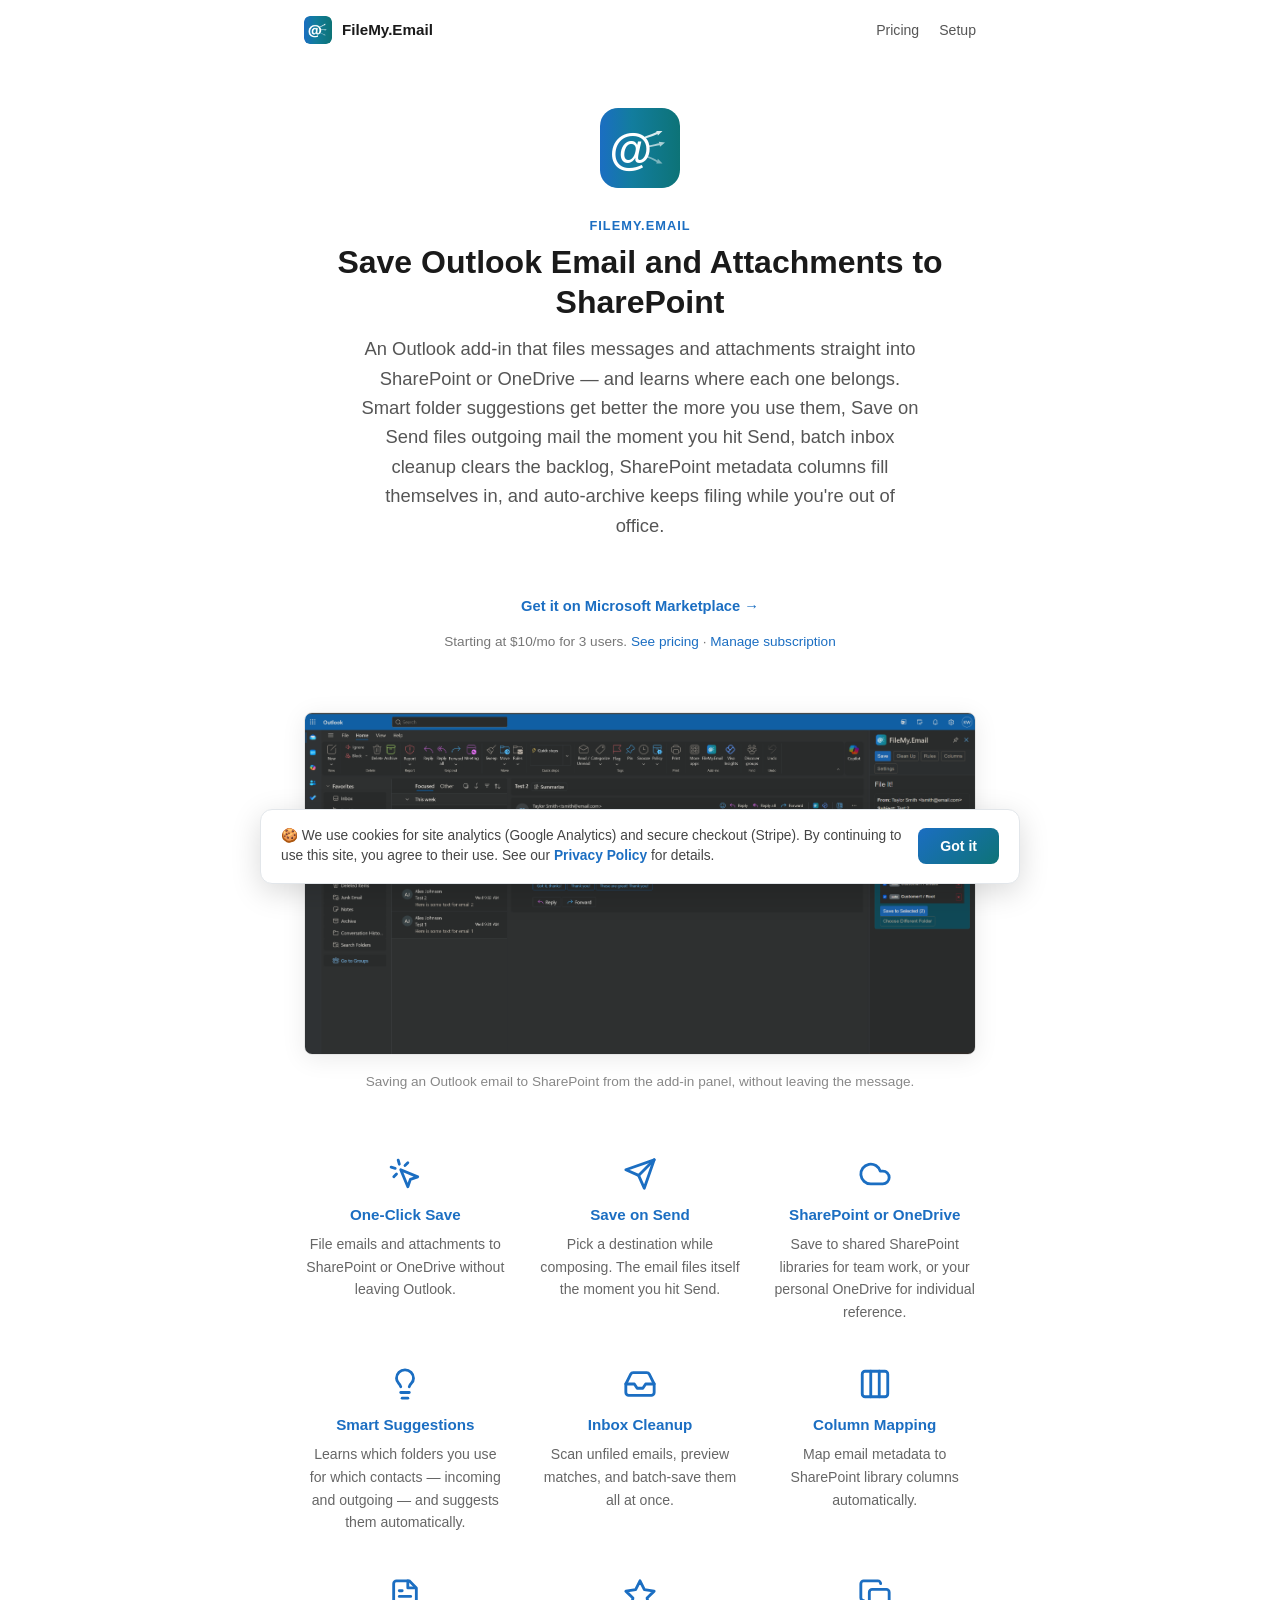
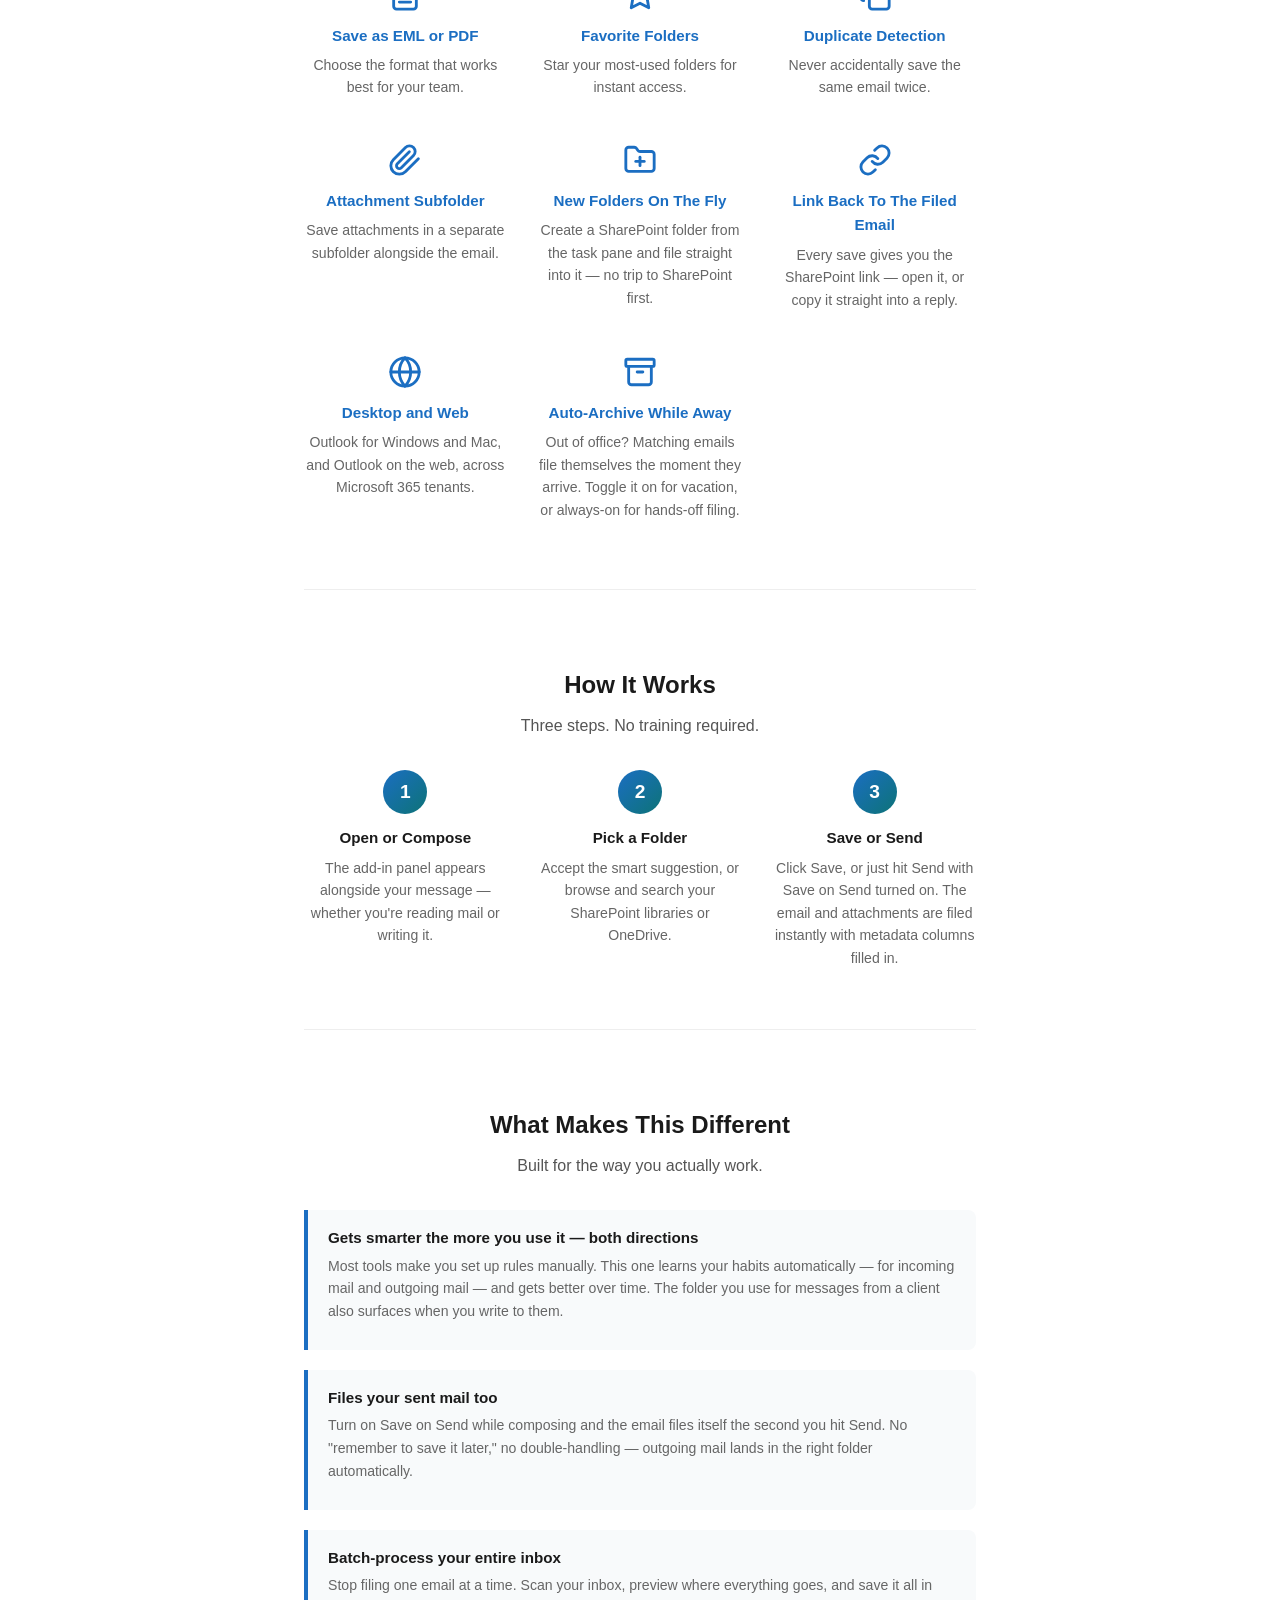
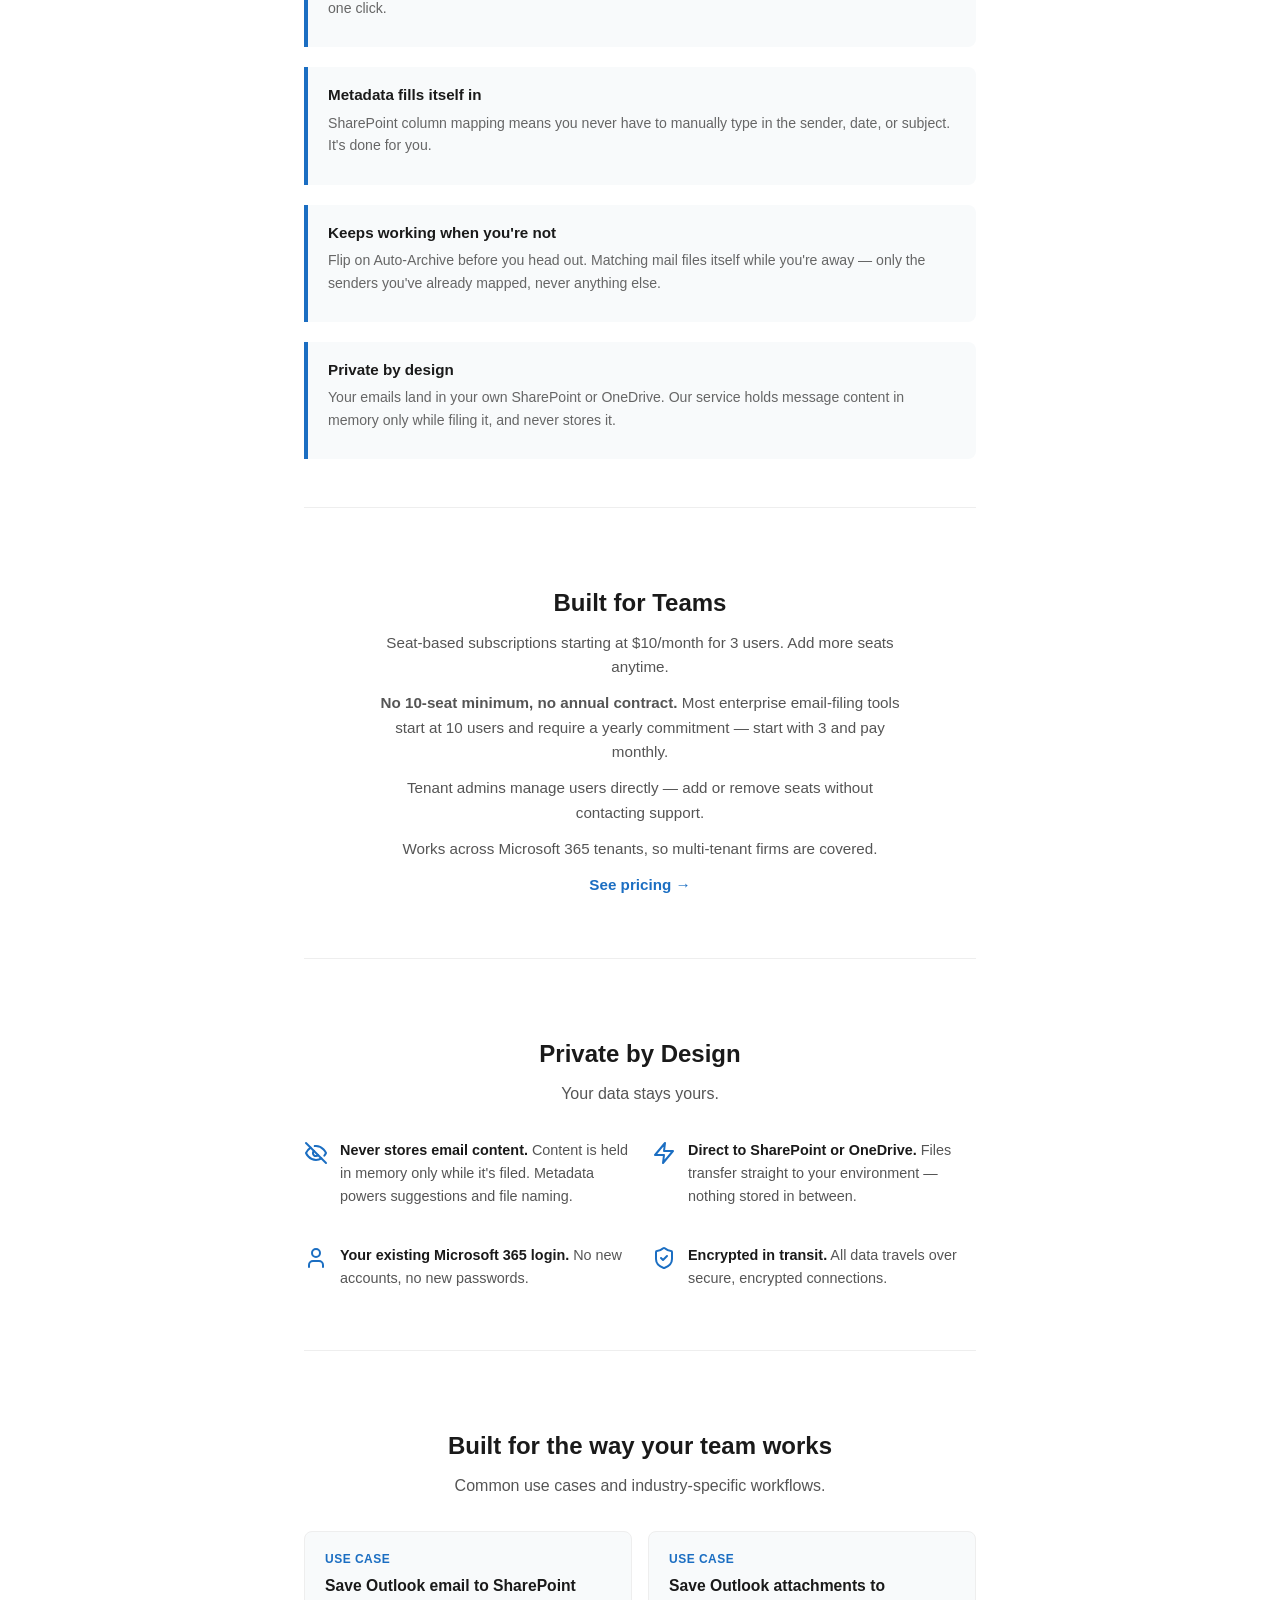
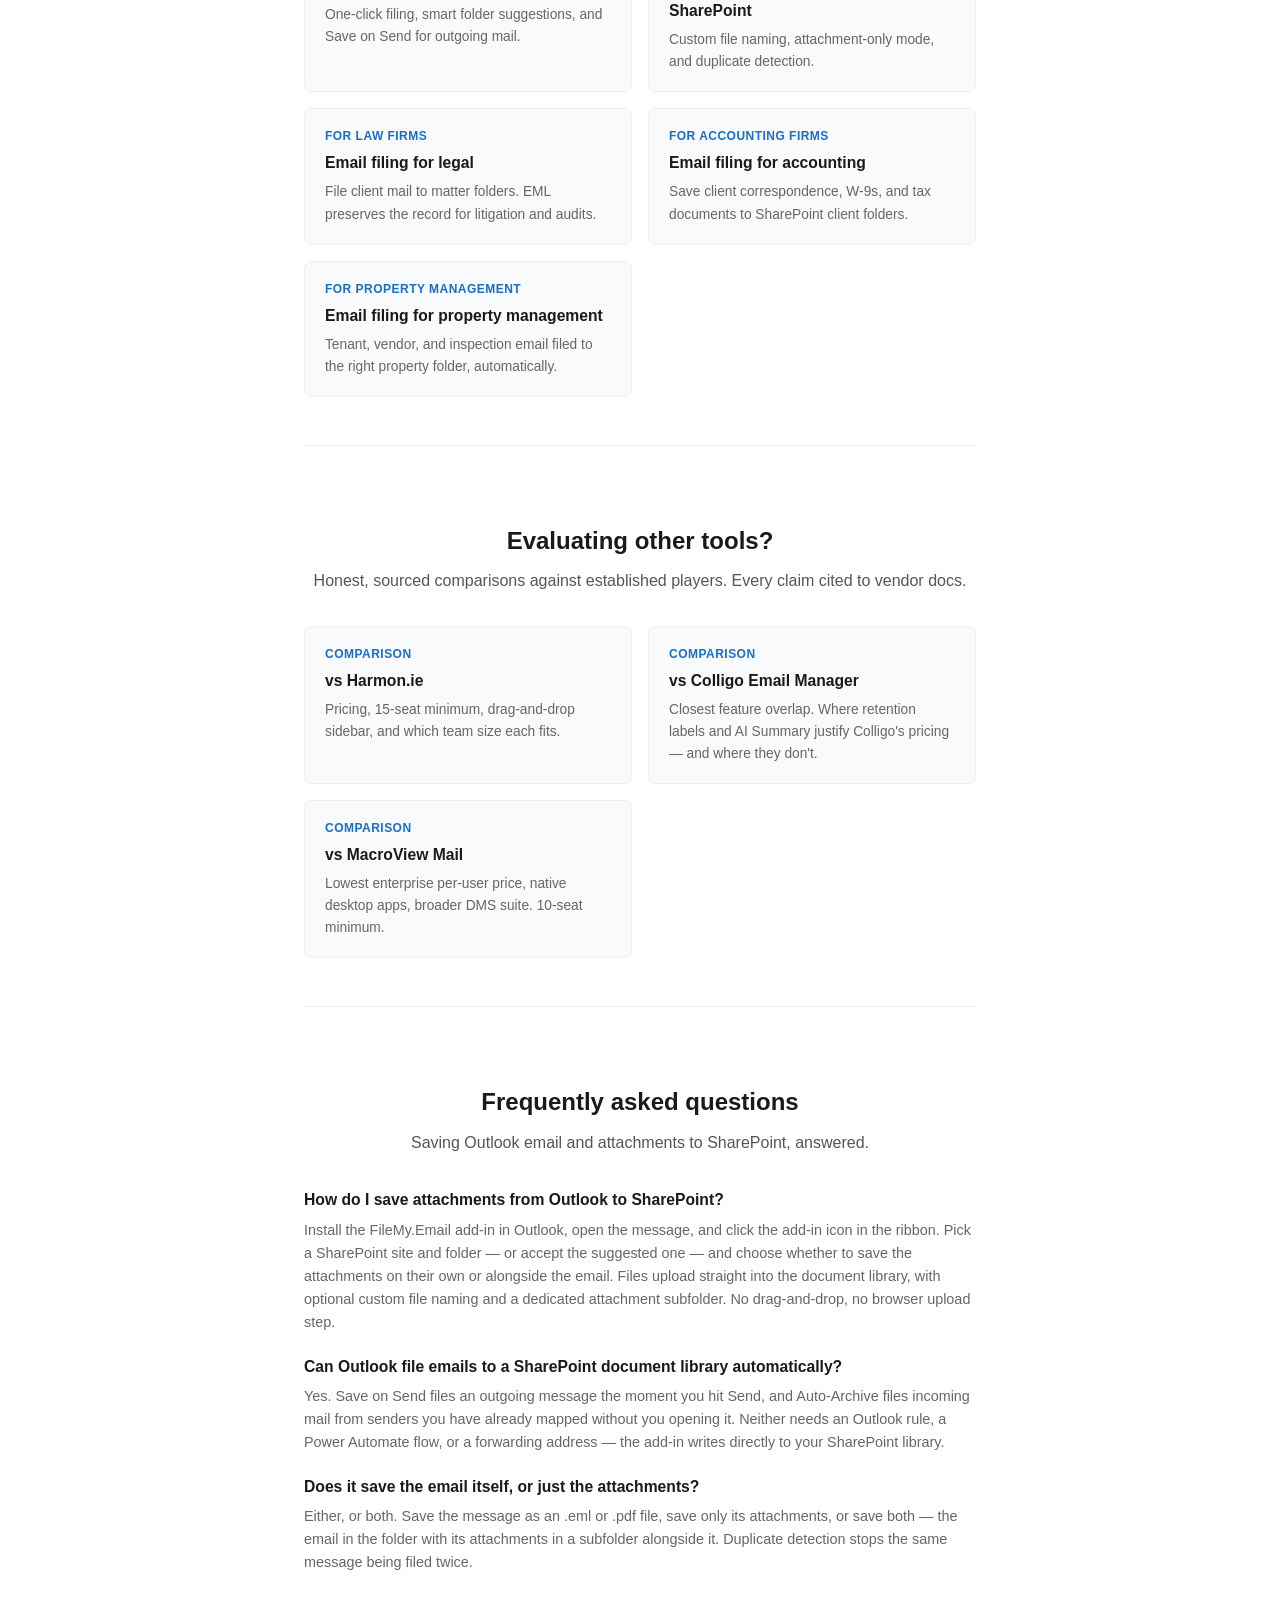
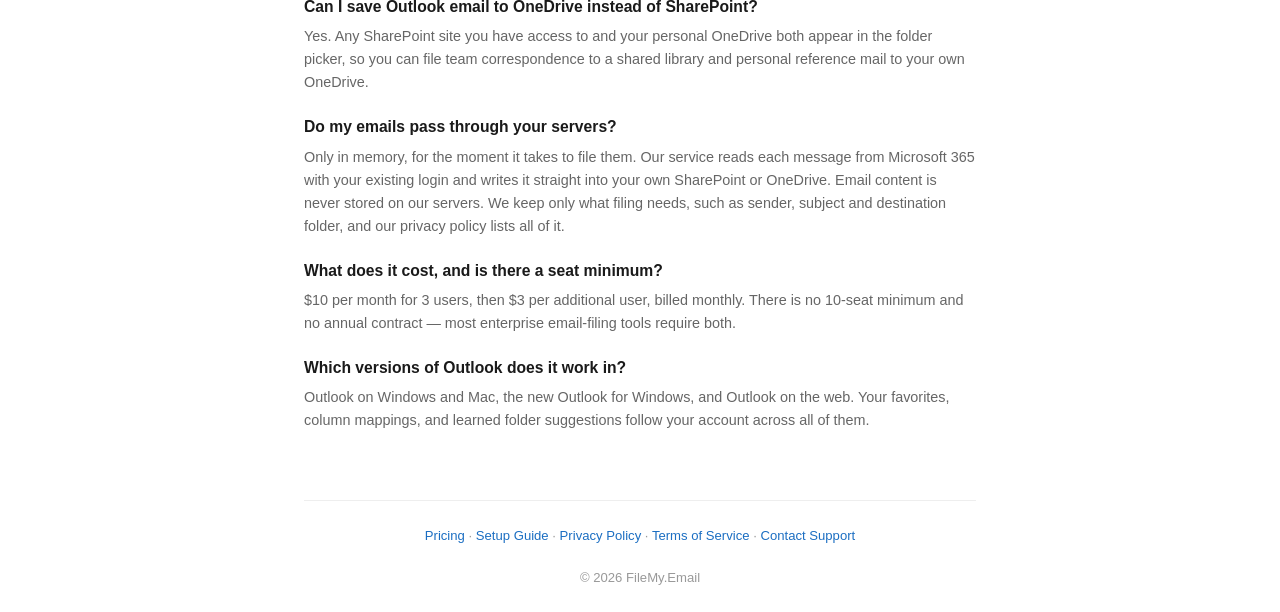
==== index.html @ fa49ae89 "Drop Outlook mobile: manifest 1.5.1.0 and the site's mobile claims Matches jcutrono/OutlookToSharepo" ====
<!DOCTYPE html>
<html lang="en">
<head>
    <!-- Google Tag Manager -->
    <script>(function(w,d,s,l,i){w[l]=w[l]||[];w[l].push({'gtm.start':
    new Date().getTime(),event:'gtm.js'});var f=d.getElementsByTagName(s)[0],
    j=d.createElement(s),dl=l!='dataLayer'?'&l='+l:'';j.async=true;j.src=
    'https://www.googletagmanager.com/gtm.js?id='+i+dl;f.parentNode.insertBefore(j,f);
    })(window,document,'script','dataLayer','GTM-WMH8P2QB');</script>
    <!-- End Google Tag Manager -->
    <!-- Google tag (gtag.js) -->
    <script async src="https://www.googletagmanager.com/gtag/js?id=G-8QC98XTWTR"></script>
    <script>
      window.dataLayer = window.dataLayer || [];
      function gtag(){dataLayer.push(arguments);}
      gtag('js', new Date());

      gtag('config', 'G-8QC98XTWTR');
    </script>
    <meta charset="UTF-8">
    <meta name="viewport" content="width=device-width, initial-scale=1.0">
    <title>Save Outlook Email &amp; Attachments to SharePoint | FileMy.Email</title>
    <meta name="description" content="Save Outlook emails and attachments to SharePoint or OneDrive in one click. Smart folder suggestions, Save on Send, and automatic metadata. From $10/mo.">
    <link rel="canonical" href="https://filemy.email/">
    <link rel="icon" type="image/png" href="/assets/favicon.png">
    <!-- Open Graph -->
    <meta property="og:type" content="website">
    <meta property="og:site_name" content="FileMy.Email">
    <meta property="og:url" content="https://filemy.email/">
    <meta property="og:title" content="Save Outlook Email &amp; Attachments to SharePoint | FileMy.Email">
    <meta property="og:description" content="Save Outlook emails and attachments to SharePoint or OneDrive in one click. Smart folder suggestions, Save on Send, and automatic metadata. From $10/mo.">
    <meta property="og:image" content="https://filemy.email/assets/screenshots/screenshot-save-panel.png">
    <meta property="og:image:width" content="3049">
    <meta property="og:image:height" content="1552">
    <meta property="og:image:alt" content="The FileMy.Email add-in panel open beside an Outlook message, showing SharePoint folder suggestions.">
    <!-- Twitter Card -->
    <meta name="twitter:card" content="summary_large_image">
    <meta name="twitter:title" content="Save Outlook Email &amp; Attachments to SharePoint | FileMy.Email">
    <meta name="twitter:description" content="Save Outlook emails and attachments to SharePoint or OneDrive in one click. Smart folder suggestions, Save on Send, and automatic metadata. From $10/mo.">
    <meta name="twitter:image" content="https://filemy.email/assets/screenshots/screenshot-save-panel.png">
    <link rel="stylesheet" href="/assets/styles.css">
    <!-- Structured Data -->
    <script type="application/ld+json">
    {
        "@context": "https://schema.org",
        "@type": "Organization",
        "name": "FileMy.Email",
        "alternateName": ["FileMy", "File My Email", "FileMyEmail"],
        "legalName": "Practical Software Solutions LLC",
        "url": "https://filemy.email",
        "sameAs": ["https://marketplace.microsoft.com/en-us/product/WA200011735"],
        "logo": "https://filemy.email/assets/logo.svg",
        "description": "Save emails and attachments from Outlook to SharePoint or OneDrive with Save on Send, smart folder suggestions, batch inbox cleanup, and automatic metadata.",
        "contactPoint": {
            "@type": "ContactPoint",
            "contactType": "customer support",
            "email": "support@filemy.email"
        }
    }
    </script>
    <script type="application/ld+json">
    {
        "@context": "https://schema.org",
        "@type": "SoftwareApplication",
        "name": "FileMy.Email",
        "applicationCategory": "BusinessApplication",
        "applicationSubCategory": "Outlook Add-in",
        "operatingSystem": "Microsoft Outlook (Windows, Mac, Outlook on the web)",
        "url": "https://filemy.email",
        "installUrl": "https://marketplace.microsoft.com/en-us/product/WA200011735",
        "downloadUrl": "https://marketplace.microsoft.com/en-us/product/WA200011735",
        "softwareVersion": "1.3.3",
        "image": "https://filemy.email/assets/screenshots/screenshot-save-panel.png",
        "screenshot": "https://filemy.email/assets/screenshots/screenshot-save-panel.png",
        "description": "Outlook add-in that saves emails and attachments to SharePoint or OneDrive with Save on Send, smart folder suggestions, batch inbox cleanup, and automatic metadata.",
        "featureList": [
            "Save Outlook email to SharePoint in one click",
            "Save Outlook attachments to SharePoint or OneDrive",
            "Save on Send for outgoing mail",
            "Smart folder suggestions that learn from past saves",
            "Batch inbox cleanup",
            "Automatic SharePoint metadata column mapping",
            "Save as EML or PDF",
            "Duplicate detection",
            "Auto-archive while out of office"
        ],
        "publisher": {
            "@type": "Organization",
            "name": "Practical Software Solutions LLC"
        },
        "offers": {
            "@type": "Offer",
            "url": "https://filemy.email/pricing",
            "price": "10.00",
            "priceCurrency": "USD",
            "priceValidUntil": "2027-12-31",
            "availability": "https://schema.org/InStock"
        }
    }
    </script>
    <script type="application/ld+json">
    {
        "@context": "https://schema.org",
        "@type": "FAQPage",
        "mainEntity": [
            {
                "@type": "Question",
                "name": "How do I save attachments from Outlook to SharePoint?",
                "acceptedAnswer": {
                    "@type": "Answer",
                    "text": "Install the FileMy.Email add-in in Outlook, open the message, and click the add-in icon in the ribbon. Pick a SharePoint site and folder — or accept the suggested one — and choose whether to save the attachments on their own or alongside the email. Files upload straight into the document library, with optional custom file naming and a dedicated attachment subfolder. No drag-and-drop, no browser upload step."
                }
            },
            {
                "@type": "Question",
                "name": "Can Outlook file emails to a SharePoint document library automatically?",
                "acceptedAnswer": {
                    "@type": "Answer",
                    "text": "Yes. Save on Send files an outgoing message the moment you hit Send, and Auto-Archive files incoming mail from senders you have already mapped without you opening it. Neither needs an Outlook rule, a Power Automate flow, or a forwarding address — the add-in writes directly to your SharePoint library."
                }
            },
            {
                "@type": "Question",
                "name": "Does it save the email itself, or just the attachments?",
                "acceptedAnswer": {
                    "@type": "Answer",
                    "text": "Either, or both. Save the message as an .eml or .pdf file, save only its attachments, or save both — the email in the folder with its attachments in a subfolder alongside it. Duplicate detection stops the same message being filed twice."
                }
            },
            {
                "@type": "Question",
                "name": "Can I save Outlook email to OneDrive instead of SharePoint?",
                "acceptedAnswer": {
                    "@type": "Answer",
                    "text": "Yes. Any SharePoint site you have access to and your personal OneDrive both appear in the folder picker, so you can file team correspondence to a shared library and personal reference mail to your own OneDrive."
                }
            },
            {
                "@type": "Question",
                "name": "Do my emails pass through your servers?",
                "acceptedAnswer": {
                    "@type": "Answer",
                    "text": "Only in memory, for the moment it takes to file them. Our service reads each message from Microsoft 365 with your existing login and writes it straight into your own SharePoint or OneDrive. Email content is never stored on our servers. We keep only what filing needs, such as sender, subject and destination folder, and our privacy policy lists all of it."
                }
            },
            {
                "@type": "Question",
                "name": "What does it cost, and is there a seat minimum?",
                "acceptedAnswer": {
                    "@type": "Answer",
                    "text": "$10 per month for 3 users, then $3 per additional user, billed monthly. There is no 10-seat minimum and no annual contract — most enterprise email-filing tools require both."
                }
            },
            {
                "@type": "Question",
                "name": "Which versions of Outlook does it work in?",
                "acceptedAnswer": {
                    "@type": "Answer",
                    "text": "Outlook on Windows and Mac, the new Outlook for Windows, and Outlook on the web. Your favorites, column mappings, and learned folder suggestions follow your account across all of them."
                }
            }
        ]
    }
    </script>
    <script type="application/ld+json">
    {
        "@context": "https://schema.org",
        "@type": "BreadcrumbList",
        "itemListElement": [
            {
                "@type": "ListItem",
                "position": 1,
                "name": "Home",
                "item": "https://filemy.email/"
            }
        ]
    }
    </script>
    <style>
        body { line-height: 1.6; }
        .container { padding: 0 24px; }

        /* Header */
        header { padding: 48px 0 0; text-align: center; }
        .logo { width: 80px; height: 80px; border-radius: 18px; margin-bottom: 20px; }
        h1 { font-size: 2rem; font-weight: 700; color: #1a1a1a; line-height: 1.25; max-width: 620px; margin: 0 auto 12px; }
        .tagline { font-size: 1.15rem; color: #555; max-width: 560px; margin: 0 auto; }

        /* CTA */
        .cta { text-align: center; padding: 40px 0; }
        .cta-button {
            display: inline-block;
            background: linear-gradient(135deg, #1b6ec2, #0d7377);
            color: #fff;
            text-decoration: none;
            font-size: 1.05rem;
            font-weight: 600;
            padding: 14px 32px;
            border-radius: 8px;
            transition: opacity 0.2s;
        }
        .cta-button:hover { opacity: 0.9; }
        .cta-subtext { font-size: 0.85rem; color: #777; margin-top: 12px; }
        .cta-subtext a { color: #1b6ec2; text-decoration: none; }
        .cta-subtext a:hover { text-decoration: underline; }

        /* Features */
        .features { display: grid; grid-template-columns: 1fr 1fr 1fr; gap: 32px; padding: 24px 0 56px; }
        .feature { text-align: center; }
        .feature-icon { color: #1b6ec2; margin-bottom: 12px; line-height: 0; }
        .feature-icon svg { width: 34px; height: 34px; }
        .feature h3 { font-size: 0.95rem; font-weight: 600; margin-bottom: 6px; color: #1b6ec2; }
        .feature p { font-size: 0.88rem; color: #666; }

        /* Section headings */
        .section-heading { text-align: center; font-size: 1.5rem; font-weight: 700; color: #1a1a1a; margin-bottom: 8px; }
        .section-subheading { text-align: center; font-size: 1rem; color: #555; margin-bottom: 32px; }

        /* How It Works */
        .how-it-works { padding: 48px 0; border-top: 1px solid #eee; }
        .steps { display: grid; grid-template-columns: 1fr 1fr 1fr; gap: 32px; margin-top: 8px; }
        .step { text-align: center; }
        .step-number {
            display: inline-flex; align-items: center; justify-content: center;
            width: 44px; height: 44px; border-radius: 50%;
            background: linear-gradient(135deg, #1b6ec2, #0d7377);
            color: #fff; font-size: 1.2rem; font-weight: 700; margin-bottom: 12px;
        }
        .step h3 { font-size: 0.95rem; font-weight: 600; margin-bottom: 6px; color: #1a1a1a; }
        .step p { font-size: 0.88rem; color: #666; }

        /* Differentiators */
        .differentiators { padding: 48px 0; border-top: 1px solid #eee; }
        .differentiator-list { display: flex; flex-direction: column; gap: 20px; margin-top: 8px; }
        .differentiator { border-left: 4px solid #1b6ec2; padding: 16px 20px; background: #f8fafb; border-radius: 0 8px 8px 0; }
        .differentiator h3 { font-size: 0.95rem; font-weight: 600; color: #1a1a1a; margin-bottom: 4px; }
        .differentiator p { font-size: 0.88rem; color: #666; }

        /* Built for Teams */
        .built-for-teams { padding: 48px 0; border-top: 1px solid #eee; text-align: center; }
        .built-for-teams p { font-size: 0.95rem; color: #555; max-width: 520px; margin: 0 auto 12px; }
        .built-for-teams a { color: #1b6ec2; text-decoration: none; font-weight: 600; }
        .built-for-teams a:hover { text-decoration: underline; }

        /* Private by Design */
        .private-section { padding: 48px 0; border-top: 1px solid #eee; }
        .private-grid { display: grid; grid-template-columns: 1fr 1fr; gap: 24px; margin-top: 8px; }
        .private-item { display: flex; align-items: flex-start; gap: 12px; }
        .private-icon { color: #1b6ec2; flex-shrink: 0; margin-top: 2px; line-height: 0; }
        .private-icon svg { width: 24px; height: 24px; }
        .private-item p { font-size: 0.9rem; color: #555; }
        .private-item strong { color: #1a1a1a; }

        /* Footer override */
        footer { padding: 24px 0; margin-top: 0; }

        /* Learn More */
        .learn-more { padding: 48px 0; border-top: 1px solid #eee; }
        .learn-more-grid { display: grid; grid-template-columns: 1fr 1fr; gap: 16px; margin-top: 16px; }
        .learn-more-card { display: block; padding: 18px 20px; background: #f8fafb; border-radius: 8px; border: 1px solid #eee; text-decoration: none; transition: border-color 0.15s, transform 0.15s; }
        .learn-more-card:hover { border-color: #1b6ec2; text-decoration: none; transform: translateY(-1px); }
        .learn-more-card .lm-label { font-size: 0.75rem; font-weight: 600; color: #1b6ec2; letter-spacing: 0.04em; text-transform: uppercase; }
        .learn-more-card .lm-title { font-size: 0.98rem; font-weight: 600; color: #1a1a1a; margin: 4px 0 6px; }
        .learn-more-card .lm-desc { font-size: 0.86rem; color: #666; }

        /* Brand eyebrow above the H1 */
        .brand-eyebrow { font-size: 0.8rem; font-weight: 700; letter-spacing: 0.08em; text-transform: uppercase; color: #1b6ec2; margin-bottom: 6px; }

        /* Secondary store CTA */
        .cta-store { margin-top: 14px; }
        .cta-store a { font-size: 0.92rem; font-weight: 600; color: #1b6ec2; text-decoration: none; }
        .cta-store a:hover { text-decoration: underline; }

        /* Product screenshot */
        .screenshot-slot { margin: 8px auto 40px; text-align: center; }
        .screenshot-slot img { max-width: 100%; height: auto; border: 1px solid #e6e6e6; border-radius: 8px; box-shadow: 0 4px 24px rgba(0,0,0,0.08); }
        .screenshot-caption { font-size: 0.85rem; color: #888; margin-top: 8px; }

        /* FAQ */
        .faq-section { padding: 48px 0; border-top: 1px solid #eee; }
        .faq-item { margin-bottom: 20px; }
        .faq-item h3 { font-size: 0.98rem; font-weight: 600; color: #1a1a1a; margin-bottom: 6px; }
        .faq-item p { font-size: 0.9rem; color: #666; }

        /* Responsive */
        @media (max-width: 600px) {
            .features { grid-template-columns: 1fr; gap: 24px; }
            .steps { grid-template-columns: 1fr; gap: 24px; }
            .private-grid { grid-template-columns: 1fr; }
            .learn-more-grid { grid-template-columns: 1fr; }
            h1 { font-size: 1.6rem; }
            .tagline { font-size: 1rem; }
            .section-heading { font-size: 1.3rem; }
        }
    </style>
</head>
<body>
    <!-- Google Tag Manager (noscript) -->
    <noscript><iframe src="https://www.googletagmanager.com/ns.html?id=GTM-WMH8P2QB"
    height="0" width="0" style="display:none;visibility:hidden"></iframe></noscript>
    <!-- End Google Tag Manager (noscript) -->
    <div class="top-nav">
        <a href="/" class="brand">
            <img src="/assets/favicon.png" width="28" height="28" alt="FileMy.Email">
            FileMy.Email
        </a>
        <nav>
            <a href="/pricing">Pricing</a>
            <a href="/setup">Setup</a>
        </nav>
    </div>

    <div class="container">
        <header>
            <!-- Inlined icon-full.svg -->
            <svg class="logo" xmlns="http://www.w3.org/2000/svg" viewBox="0 0 192 192" role="img" aria-label="FileMy.Email logo">
                <defs>
                    <linearGradient id="bg" x1="0" y1="0" x2="1" y2="0">
                        <stop offset="0%" stop-color="#1b6ec2"/>
                        <stop offset="40%" stop-color="#127d9e"/>
                        <stop offset="100%" stop-color="#0d7377"/>
                    </linearGradient>
                </defs>
                <rect width="192" height="192" rx="38" fill="url(#bg)"/>
                <text x="74" y="136" font-family="'Segoe UI', Arial, Helvetica, sans-serif" font-weight="bold" font-size="105" fill="white" text-anchor="middle">@</text>
                <g opacity="0.85">
                    <path d="M 110 70 C 122 67 131 63 137 60" fill="none" stroke="white" stroke-width="5" stroke-linecap="round"/>
                    <path d="M 135 55 L 150 55 L 139 66 Z" fill="white"/>
                </g>
                <g opacity="0.65">
                    <path d="M 117 92 C 128 90 136 88 142 87" fill="none" stroke="white" stroke-width="4.5" stroke-linecap="round"/>
                    <path d="M 141 81 L 156 83 L 144 93 Z" fill="white"/>
                </g>
                <g opacity="0.45">
                    <path d="M 110 116 C 122 120 131 124 137 128" fill="none" stroke="white" stroke-width="4" stroke-linecap="round"/>
                    <path d="M 139 122 L 150 133 L 135 133 Z" fill="white"/>
                </g>
            </svg>

            <p class="brand-eyebrow">FileMy.Email</p>
            <h1>Save Outlook Email and Attachments to SharePoint</h1>
            <p class="tagline">An Outlook add-in that files messages and attachments straight into SharePoint or OneDrive — and learns where each one belongs. Smart folder suggestions get better the more you use them, Save on Send files outgoing mail the moment you hit Send, batch inbox cleanup clears the backlog, SharePoint metadata columns fill themselves in, and auto-archive keeps filing while you're out of office.</p>
        </header>

        <div class="cta">
            <script async src="https://js.stripe.com/v3/buy-button.js"></script>
            <stripe-buy-button
                buy-button-id="buy_btn_1TJgSVRuSKZAORtNCc5XjvFF"
                publishable-key="pk_live_51TJeBURuSKZAORtNDq1LHzVpoXTW8vintdAn0pGvA5uo488Pqo7yJBjYeLDwfUP9SOKTmkicPPeudSqEQhWIHvnu00nvsv8X0u"
            ></stripe-buy-button>
            <p class="cta-store"><a href="https://marketplace.microsoft.com/en-us/product/WA200011735" target="_blank" rel="noopener">Get it on Microsoft Marketplace &rarr;</a></p>
            <p class="cta-subtext">Starting at $10/mo for 3 users. <a href="/pricing">See pricing</a> &middot; <a href="https://billing.stripe.com/p/login/28E6oJ78vcW0bY29dQak000">Manage subscription</a></p>
        </div>

        <div class="screenshot-slot">
            <img src="/assets/screenshots/screenshot-save-panel.png" width="3049" height="1552" alt="The FileMy.Email add-in panel open beside an Outlook message, showing SharePoint folder suggestions for saving the email and its attachments." loading="lazy" decoding="async" onerror="this.parentNode.style.display='none'">
            <p class="screenshot-caption">Saving an Outlook email to SharePoint from the add-in panel, without leaving the message.</p>
        </div>

        <section class="features">
            <div class="feature">
                <div class="feature-icon"><svg xmlns="http://www.w3.org/2000/svg" viewBox="0 0 24 24" fill="none" stroke="currentColor" stroke-width="2" stroke-linecap="round" stroke-linejoin="round" aria-hidden="true"><path d="m9 9 5 12 1.8-5.2L21 14Z"/><path d="M7.2 2.2 8 5.1"/><path d="m5.1 8-2.9-.8"/><path d="M14 4.1 12 6"/><path d="m6 12-1.9 2"/></svg></div>
                <h3>One-Click Save</h3>
                <p>File emails and attachments to SharePoint or OneDrive without leaving Outlook.</p>
            </div>
            <div class="feature">
                <div class="feature-icon"><svg xmlns="http://www.w3.org/2000/svg" viewBox="0 0 24 24" fill="none" stroke="currentColor" stroke-width="2" stroke-linecap="round" stroke-linejoin="round" aria-hidden="true"><path d="M22 2 11 13"/><path d="m22 2-7 20-4-9-9-4Z"/></svg></div>
                <h3>Save on Send</h3>
                <p>Pick a destination while composing. The email files itself the moment you hit Send.</p>
            </div>
            <div class="feature">
                <div class="feature-icon"><svg xmlns="http://www.w3.org/2000/svg" viewBox="0 0 24 24" fill="none" stroke="currentColor" stroke-width="2" stroke-linecap="round" stroke-linejoin="round" aria-hidden="true"><path d="M17.5 19H9a7 7 0 1 1 6.71-9h1.79a4.5 4.5 0 1 1 0 9Z"/></svg></div>
                <h3>SharePoint or OneDrive</h3>
                <p>Save to shared SharePoint libraries for team work, or your personal OneDrive for individual reference.</p>
            </div>
            <div class="feature">
                <div class="feature-icon"><svg xmlns="http://www.w3.org/2000/svg" viewBox="0 0 24 24" fill="none" stroke="currentColor" stroke-width="2" stroke-linecap="round" stroke-linejoin="round" aria-hidden="true"><path d="M15 14c.2-1 .7-1.7 1.5-2.5 1-.9 1.5-2.2 1.5-3.5A6 6 0 0 0 6 8c0 1 .2 2.2 1.5 3.5.7.7 1.3 1.5 1.5 2.5"/><path d="M9 18h6"/><path d="M10 22h4"/></svg></div>
                <h3>Smart Suggestions</h3>
                <p>Learns which folders you use for which contacts — incoming and outgoing — and suggests them automatically.</p>
            </div>
            <div class="feature">
                <div class="feature-icon"><svg xmlns="http://www.w3.org/2000/svg" viewBox="0 0 24 24" fill="none" stroke="currentColor" stroke-width="2" stroke-linecap="round" stroke-linejoin="round" aria-hidden="true"><polyline points="22 12 16 12 14 15 10 15 8 12 2 12"/><path d="M5.45 5.11 2 12v6a2 2 0 0 0 2 2h16a2 2 0 0 0 2-2v-6l-3.45-6.89A2 2 0 0 0 16.76 4H7.24a2 2 0 0 0-1.79 1.11z"/></svg></div>
                <h3>Inbox Cleanup</h3>
                <p>Scan unfiled emails, preview matches, and batch-save them all at once.</p>
            </div>
            <div class="feature">
                <div class="feature-icon"><svg xmlns="http://www.w3.org/2000/svg" viewBox="0 0 24 24" fill="none" stroke="currentColor" stroke-width="2" stroke-linecap="round" stroke-linejoin="round" aria-hidden="true"><rect width="18" height="18" x="3" y="3" rx="2"/><path d="M9 3v18"/><path d="M15 3v18"/></svg></div>
                <h3>Column Mapping</h3>
                <p>Map email metadata to SharePoint library columns automatically.</p>
            </div>
            <div class="feature">
                <div class="feature-icon"><svg xmlns="http://www.w3.org/2000/svg" viewBox="0 0 24 24" fill="none" stroke="currentColor" stroke-width="2" stroke-linecap="round" stroke-linejoin="round" aria-hidden="true"><path d="M15 2H6a2 2 0 0 0-2 2v16a2 2 0 0 0 2 2h12a2 2 0 0 0 2-2V7Z"/><path d="M14 2v5h5"/><path d="M16 13H8"/><path d="M16 17H8"/><path d="M10 9H8"/></svg></div>
                <h3>Save as EML or PDF</h3>
                <p>Choose the format that works best for your team.</p>
            </div>
            <div class="feature">
                <div class="feature-icon"><svg xmlns="http://www.w3.org/2000/svg" viewBox="0 0 24 24" fill="none" stroke="currentColor" stroke-width="2" stroke-linecap="round" stroke-linejoin="round" aria-hidden="true"><polygon points="12 2 15.09 8.26 22 9.27 17 14.14 18.18 21.02 12 17.77 5.82 21.02 7 14.14 2 9.27 8.91 8.26 12 2"/></svg></div>
                <h3>Favorite Folders</h3>
                <p>Star your most-used folders for instant access.</p>
            </div>
            <div class="feature">
                <div class="feature-icon"><svg xmlns="http://www.w3.org/2000/svg" viewBox="0 0 24 24" fill="none" stroke="currentColor" stroke-width="2" stroke-linecap="round" stroke-linejoin="round" aria-hidden="true"><rect width="14" height="14" x="8" y="8" rx="2" ry="2"/><path d="M4 16c-1.1 0-2-.9-2-2V4c0-1.1.9-2 2-2h10c1.1 0 2 .9 2 2"/></svg></div>
                <h3>Duplicate Detection</h3>
                <p>Never accidentally save the same email twice.</p>
            </div>
            <div class="feature">
                <div class="feature-icon"><svg xmlns="http://www.w3.org/2000/svg" viewBox="0 0 24 24" fill="none" stroke="currentColor" stroke-width="2" stroke-linecap="round" stroke-linejoin="round" aria-hidden="true"><path d="M21.44 11.05 12.25 20.24a6 6 0 0 1-8.49-8.49l8.57-8.57A4 4 0 1 1 18 8.84l-8.59 8.57a2 2 0 0 1-2.83-2.83l8.49-8.48"/></svg></div>
                <h3>Attachment Subfolder</h3>
                <p>Save attachments in a separate subfolder alongside the email.</p>
            </div>
            <div class="feature">
                <div class="feature-icon"><svg xmlns="http://www.w3.org/2000/svg" viewBox="0 0 24 24" fill="none" stroke="currentColor" stroke-width="2" stroke-linecap="round" stroke-linejoin="round" aria-hidden="true"><path d="M4 20h16a2 2 0 0 0 2-2V8a2 2 0 0 0-2-2h-7.9a2 2 0 0 1-1.69-.9L9.6 3.9A2 2 0 0 0 7.93 3H4a2 2 0 0 0-2 2v13c0 1.1.9 2 2 2Z"/><line x1="12" y1="10" x2="12" y2="16"/><line x1="9" y1="13" x2="15" y2="13"/></svg></div>
                <h3>New Folders On The Fly</h3>
                <p>Create a SharePoint folder from the task pane and file straight into it &mdash; no trip to SharePoint first.</p>
            </div>
            <div class="feature">
                <div class="feature-icon"><svg xmlns="http://www.w3.org/2000/svg" viewBox="0 0 24 24" fill="none" stroke="currentColor" stroke-width="2" stroke-linecap="round" stroke-linejoin="round" aria-hidden="true"><path d="M10 13a5 5 0 0 0 7.54.54l3-3a5 5 0 0 0-7.07-7.07l-1.72 1.71"/><path d="M14 11a5 5 0 0 0-7.54-.54l-3 3a5 5 0 0 0 7.07 7.07l1.71-1.71"/></svg></div>
                <h3>Link Back To The Filed Email</h3>
                <p>Every save gives you the SharePoint link &mdash; open it, or copy it straight into a reply.</p>
            </div>
            <div class="feature">
                <div class="feature-icon"><svg xmlns="http://www.w3.org/2000/svg" viewBox="0 0 24 24" fill="none" stroke="currentColor" stroke-width="2" stroke-linecap="round" stroke-linejoin="round" aria-hidden="true"><circle cx="12" cy="12" r="10"/><path d="M12 2a14.5 14.5 0 0 0 0 20 14.5 14.5 0 0 0 0-20"/><path d="M2 12h20"/></svg></div>
                <h3>Desktop and Web</h3>
                <p>Outlook for Windows and Mac, and Outlook on the web, across Microsoft 365 tenants.</p>
            </div>
            <div class="feature">
                <div class="feature-icon"><svg xmlns="http://www.w3.org/2000/svg" viewBox="0 0 24 24" fill="none" stroke="currentColor" stroke-width="2" stroke-linecap="round" stroke-linejoin="round" aria-hidden="true"><rect width="20" height="5" x="2" y="3" rx="1"/><path d="M4 8v11a2 2 0 0 0 2 2h12a2 2 0 0 0 2-2V8"/><path d="M10 12h4"/></svg></div>
                <h3>Auto-Archive While Away</h3>
                <p>Out of office? Matching emails file themselves the moment they arrive. Toggle it on for vacation, or always-on for hands-off filing.</p>
            </div>
        </section>

        <section class="how-it-works">
            <h2 class="section-heading">How It Works</h2>
            <p class="section-subheading">Three steps. No training required.</p>
            <div class="steps">
                <div class="step">
                    <div class="step-number">1</div>
                    <h3>Open or Compose</h3>
                    <p>The add-in panel appears alongside your message — whether you're reading mail or writing it.</p>
                </div>
                <div class="step">
                    <div class="step-number">2</div>
                    <h3>Pick a Folder</h3>
                    <p>Accept the smart suggestion, or browse and search your SharePoint libraries or OneDrive.</p>
                </div>
                <div class="step">
                    <div class="step-number">3</div>
                    <h3>Save or Send</h3>
                    <p>Click Save, or just hit Send with Save on Send turned on. The email and attachments are filed instantly with metadata columns filled in.</p>
                </div>
            </div>
        </section>

        <section class="differentiators">
            <h2 class="section-heading">What Makes This Different</h2>
            <p class="section-subheading">Built for the way you actually work.</p>
            <div class="differentiator-list">
                <div class="differentiator">
                    <h3>Gets smarter the more you use it — both directions</h3>
                    <p>Most tools make you set up rules manually. This one learns your habits automatically — for incoming mail and outgoing mail — and gets better over time. The folder you use for messages from a client also surfaces when you write to them.</p>
                </div>
                <div class="differentiator">
                    <h3>Files your sent mail too</h3>
                    <p>Turn on Save on Send while composing and the email files itself the second you hit Send. No "remember to save it later," no double-handling — outgoing mail lands in the right folder automatically.</p>
                </div>
                <div class="differentiator">
                    <h3>Batch-process your entire inbox</h3>
                    <p>Stop filing one email at a time. Scan your inbox, preview where everything goes, and save it all in one click.</p>
                </div>
                <div class="differentiator">
                    <h3>Metadata fills itself in</h3>
                    <p>SharePoint column mapping means you never have to manually type in the sender, date, or subject. It's done for you.</p>
                </div>
                <div class="differentiator">
                    <h3>Keeps working when you're not</h3>
                    <p>Flip on Auto-Archive before you head out. Matching mail files itself while you're away — only the senders you've already mapped, never anything else.</p>
                </div>
                <div class="differentiator">
                    <h3>Private by design</h3>
                    <p>Your emails land in your own SharePoint or OneDrive. Our service holds message content in memory only while filing it, and never stores it.</p>
                </div>
            </div>
        </section>

        <section class="built-for-teams">
            <h2 class="section-heading">Built for Teams</h2>
            <p>Seat-based subscriptions starting at $10/month for 3 users. Add more seats anytime.</p>
            <p><strong>No 10-seat minimum, no annual contract.</strong> Most enterprise email-filing tools start at 10 users and require a yearly commitment — start with 3 and pay monthly.</p>
            <p>Tenant admins manage users directly — add or remove seats without contacting support.</p>
            <p>Works across Microsoft 365 tenants, so multi-tenant firms are covered.</p>
            <p><a href="/pricing">See pricing &rarr;</a></p>
        </section>

        <section class="private-section">
            <h2 class="section-heading">Private by Design</h2>
            <p class="section-subheading">Your data stays yours.</p>
            <div class="private-grid">
                <div class="private-item">
                    <div class="private-icon"><svg xmlns="http://www.w3.org/2000/svg" viewBox="0 0 24 24" fill="none" stroke="currentColor" stroke-width="2" stroke-linecap="round" stroke-linejoin="round" aria-hidden="true"><path d="M9.88 9.88a3 3 0 1 0 4.24 4.24"/><path d="M10.73 5.08A10.43 10.43 0 0 1 12 5c7 0 10 7 10 7a13.16 13.16 0 0 1-1.67 2.68"/><path d="M6.61 6.61A13.526 13.526 0 0 0 2 12s3 7 10 7a9.74 9.74 0 0 0 5.39-1.61"/><line x1="2" x2="22" y1="2" y2="22"/></svg></div>
                    <p><strong>Never stores email content.</strong> Content is held in memory only while it's filed. Metadata powers suggestions and file naming.</p>
                </div>
                <div class="private-item">
                    <div class="private-icon"><svg xmlns="http://www.w3.org/2000/svg" viewBox="0 0 24 24" fill="none" stroke="currentColor" stroke-width="2" stroke-linecap="round" stroke-linejoin="round" aria-hidden="true"><polygon points="13 2 3 14 12 14 11 22 21 10 12 10 13 2"/></svg></div>
                    <p><strong>Direct to SharePoint or OneDrive.</strong> Files transfer straight to your environment — nothing stored in between.</p>
                </div>
                <div class="private-item">
                    <div class="private-icon"><svg xmlns="http://www.w3.org/2000/svg" viewBox="0 0 24 24" fill="none" stroke="currentColor" stroke-width="2" stroke-linecap="round" stroke-linejoin="round" aria-hidden="true"><path d="M19 21v-2a4 4 0 0 0-4-4H9a4 4 0 0 0-4 4v2"/><circle cx="12" cy="7" r="4"/></svg></div>
                    <p><strong>Your existing Microsoft 365 login.</strong> No new accounts, no new passwords.</p>
                </div>
                <div class="private-item">
                    <div class="private-icon"><svg xmlns="http://www.w3.org/2000/svg" viewBox="0 0 24 24" fill="none" stroke="currentColor" stroke-width="2" stroke-linecap="round" stroke-linejoin="round" aria-hidden="true"><path d="M20 13c0 5-3.5 7.5-7.66 8.95a1 1 0 0 1-.67-.01C7.5 20.5 4 18 4 13V6a1 1 0 0 1 1-1c2 0 4.5-1.2 6.24-2.72a1.17 1.17 0 0 1 1.52 0C14.51 3.81 17 5 19 5a1 1 0 0 1 1 1z"/><path d="m9 12 2 2 4-4"/></svg></div>
                    <p><strong>Encrypted in transit.</strong> All data travels over secure, encrypted connections.</p>
                </div>
            </div>
        </section>

        <section class="learn-more">
            <h2 class="section-heading">Built for the way your team works</h2>
            <p class="section-subheading">Common use cases and industry-specific workflows.</p>
            <div class="learn-more-grid">
                <a href="/use-cases/save-outlook-email-to-sharepoint" class="learn-more-card">
                    <div class="lm-label">Use case</div>
                    <div class="lm-title">Save Outlook email to SharePoint</div>
                    <div class="lm-desc">One-click filing, smart folder suggestions, and Save on Send for outgoing mail.</div>
                </a>
                <a href="/use-cases/outlook-attachments-to-sharepoint" class="learn-more-card">
                    <div class="lm-label">Use case</div>
                    <div class="lm-title">Save Outlook attachments to SharePoint</div>
                    <div class="lm-desc">Custom file naming, attachment-only mode, and duplicate detection.</div>
                </a>
                <a href="/industries/legal" class="learn-more-card">
                    <div class="lm-label">For law firms</div>
                    <div class="lm-title">Email filing for legal</div>
                    <div class="lm-desc">File client mail to matter folders. EML preserves the record for litigation and audits.</div>
                </a>
                <a href="/industries/accounting" class="learn-more-card">
                    <div class="lm-label">For accounting firms</div>
                    <div class="lm-title">Email filing for accounting</div>
                    <div class="lm-desc">Save client correspondence, W-9s, and tax documents to SharePoint client folders.</div>
                </a>
                <a href="/industries/property-management" class="learn-more-card">
                    <div class="lm-label">For property management</div>
                    <div class="lm-title">Email filing for property management</div>
                    <div class="lm-desc">Tenant, vendor, and inspection email filed to the right property folder, automatically.</div>
                </a>
            </div>
        </section>

        <section class="learn-more">
            <h2 class="section-heading">Evaluating other tools?</h2>
            <p class="section-subheading">Honest, sourced comparisons against established players. Every claim cited to vendor docs.</p>
            <div class="learn-more-grid">
                <a href="/compare/harmonie" class="learn-more-card">
                    <div class="lm-label">Comparison</div>
                    <div class="lm-title">vs Harmon.ie</div>
                    <div class="lm-desc">Pricing, 15-seat minimum, drag-and-drop sidebar, and which team size each fits.</div>
                </a>
                <a href="/compare/colligo" class="learn-more-card">
                    <div class="lm-label">Comparison</div>
                    <div class="lm-title">vs Colligo Email Manager</div>
                    <div class="lm-desc">Closest feature overlap. Where retention labels and AI Summary justify Colligo's pricing — and where they don't.</div>
                </a>
                <a href="/compare/macroview" class="learn-more-card">
                    <div class="lm-label">Comparison</div>
                    <div class="lm-title">vs MacroView Mail</div>
                    <div class="lm-desc">Lowest enterprise per-user price, native desktop apps, broader DMS suite. 10-seat minimum.</div>
                </a>
            </div>
        </section>

        <section class="faq-section">
            <h2 class="section-heading">Frequently asked questions</h2>
            <p class="section-subheading">Saving Outlook email and attachments to SharePoint, answered.</p>
            <div class="faq-item">
                <h3>How do I save attachments from Outlook to SharePoint?</h3>
                <p>Install the FileMy.Email add-in in Outlook, open the message, and click the add-in icon in the ribbon. Pick a SharePoint site and folder — or accept the suggested one — and choose whether to save the attachments on their own or alongside the email. Files upload straight into the document library, with optional custom file naming and a dedicated attachment subfolder. No drag-and-drop, no browser upload step.</p>
            </div>
            <div class="faq-item">
                <h3>Can Outlook file emails to a SharePoint document library automatically?</h3>
                <p>Yes. Save on Send files an outgoing message the moment you hit Send, and Auto-Archive files incoming mail from senders you have already mapped without you opening it. Neither needs an Outlook rule, a Power Automate flow, or a forwarding address — the add-in writes directly to your SharePoint library.</p>
            </div>
            <div class="faq-item">
                <h3>Does it save the email itself, or just the attachments?</h3>
                <p>Either, or both. Save the message as an .eml or .pdf file, save only its attachments, or save both — the email in the folder with its attachments in a subfolder alongside it. Duplicate detection stops the same message being filed twice.</p>
            </div>
            <div class="faq-item">
                <h3>Can I save Outlook email to OneDrive instead of SharePoint?</h3>
                <p>Yes. Any SharePoint site you have access to and your personal OneDrive both appear in the folder picker, so you can file team correspondence to a shared library and personal reference mail to your own OneDrive.</p>
            </div>
            <div class="faq-item">
                <h3>Do my emails pass through your servers?</h3>
                <p>Only in memory, for the moment it takes to file them. Our service reads each message from Microsoft 365 with your existing login and writes it straight into your own SharePoint or OneDrive. Email content is never stored on our servers. We keep only what filing needs, such as sender, subject and destination folder, and our privacy policy lists all of it.</p>
            </div>
            <div class="faq-item">
                <h3>What does it cost, and is there a seat minimum?</h3>
                <p>$10 per month for 3 users, then $3 per additional user, billed monthly. There is no 10-seat minimum and no annual contract — most enterprise email-filing tools require both.</p>
            </div>
            <div class="faq-item">
                <h3>Which versions of Outlook does it work in?</h3>
                <p>Outlook on Windows and Mac, the new Outlook for Windows, and Outlook on the web. Your favorites, column mappings, and learned folder suggestions follow your account across all of them.</p>
            </div>
        </section>

        <footer>
            <a href="/pricing">Pricing</a> &middot; <a href="/setup">Setup Guide</a> &middot; <a href="/privacy">Privacy Policy</a> &middot; <a href="/terms">Terms of Service</a> &middot; <a href="#" onclick="revealEmail(event, this)">Contact Support</a><br><br>
            &copy; 2026 FileMy.Email
        </footer>
    </div>

    <script>
        function revealEmail(e, el) {
            e.preventDefault();
            var u = 'support', d = 'filemy.email';
            var addr = u + '@' + d;
            el.href = 'mail' + 'to:' + addr;
            el.textContent = addr;
            el.onclick = null;
            window.location.href = el.href;
        }
    </script>
    <script src="/assets/cookie-banner.js" defer></script>
</body>
</html>
---- assets/styles.css ----
/* Reset */
* { margin: 0; padding: 0; box-sizing: border-box; }

body {
    font-family: 'Segoe UI', -apple-system, BlinkMacSystemFont, Helvetica, Arial, sans-serif;
    color: #1a1a1a;
    background: #fff;
    line-height: 1.7;
}

.container { max-width: 720px; margin: 0 auto; padding: 48px 24px; }

/* Typography */
h1 { font-size: 1.8rem; margin-bottom: 8px; }
h2 { font-size: 1.15rem; margin: 28px 0 8px; color: #1b6ec2; }
p, li { margin-bottom: 12px; font-size: 0.95rem; }
ul, ol { padding-left: 24px; }

/* Links */
a { color: #1b6ec2; text-decoration: none; }
a:hover { text-decoration: underline; }

/* Shared classes */
.subtitle { color: #555; font-size: 1.05rem; margin-bottom: 32px; }
.updated { color: #999; font-size: 0.85rem; margin-bottom: 32px; }

/* Top nav */
.top-nav {
    display: flex;
    align-items: center;
    justify-content: space-between;
    max-width: 720px;
    margin: 0 auto;
    padding: 16px 24px;
}
.top-nav .brand {
    display: flex;
    align-items: center;
    gap: 10px;
    text-decoration: none;
    color: #1a1a1a;
    font-weight: 700;
    font-size: 0.95rem;
}
.top-nav .brand img {
    width: 28px;
    height: 28px;
    border-radius: 6px;
}
.top-nav nav { display: flex; gap: 20px; }
.top-nav nav a {
    color: #555;
    text-decoration: none;
    font-size: 0.88rem;
    font-weight: 500;
}
.top-nav nav a:hover { color: #1b6ec2; }

/* Footer */
footer { border-top: 1px solid #eee; margin-top: 48px; padding-top: 24px; text-align: center; font-size: 0.82rem; color: #999; }
footer a { color: #1b6ec2; text-decoration: none; }
footer a:hover { text-decoration: underline; }
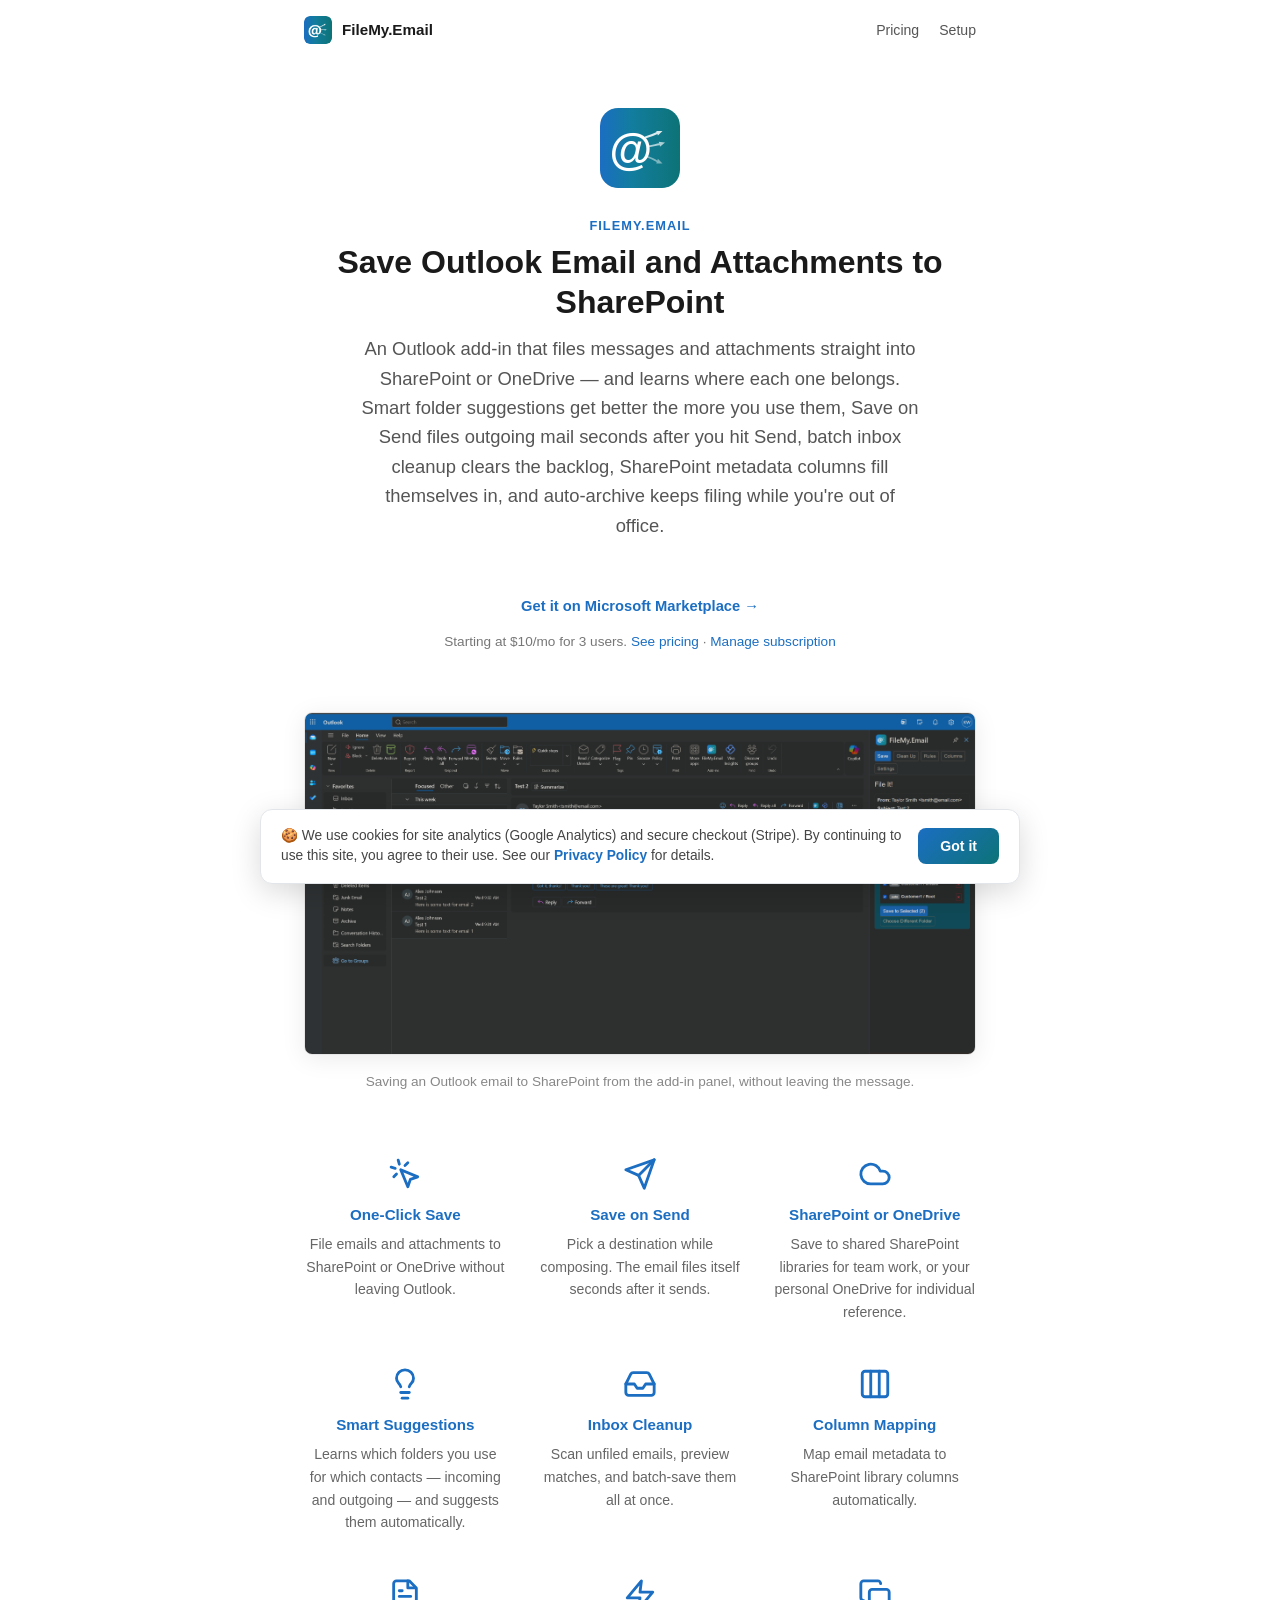
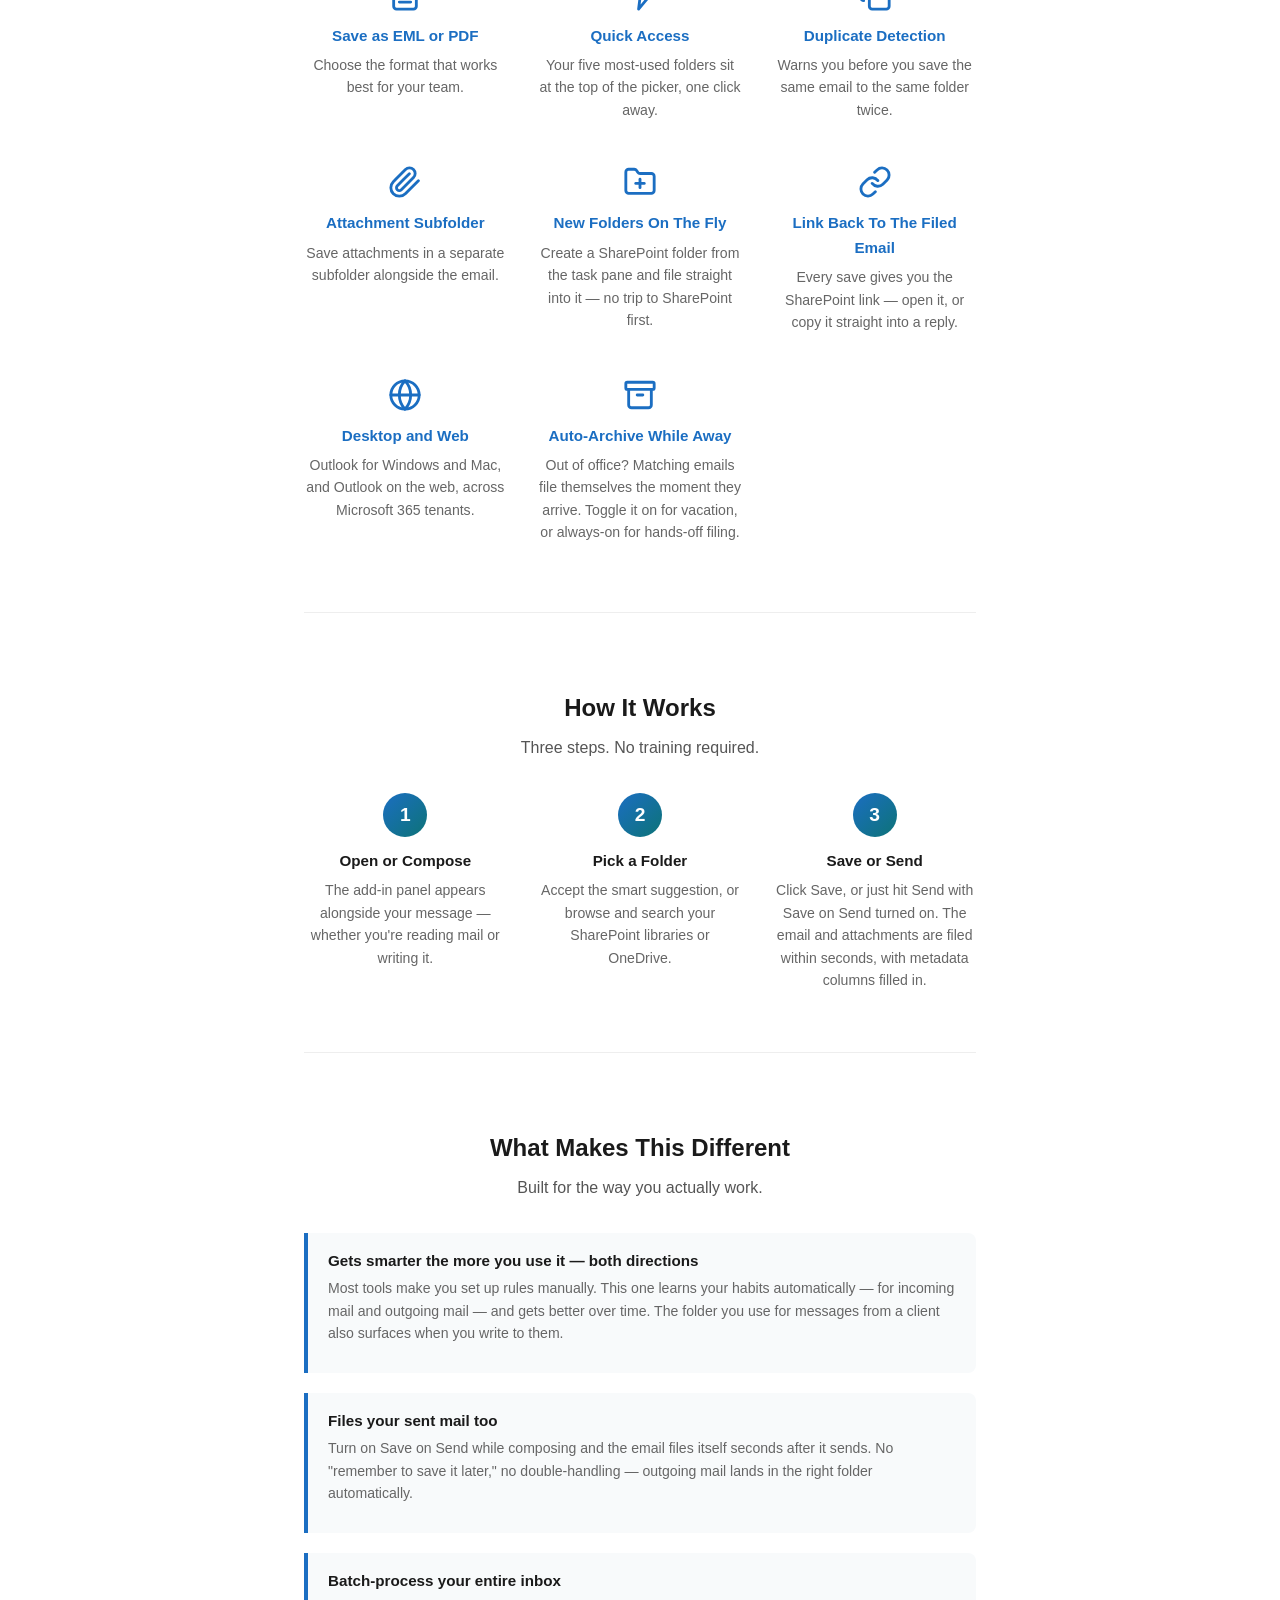
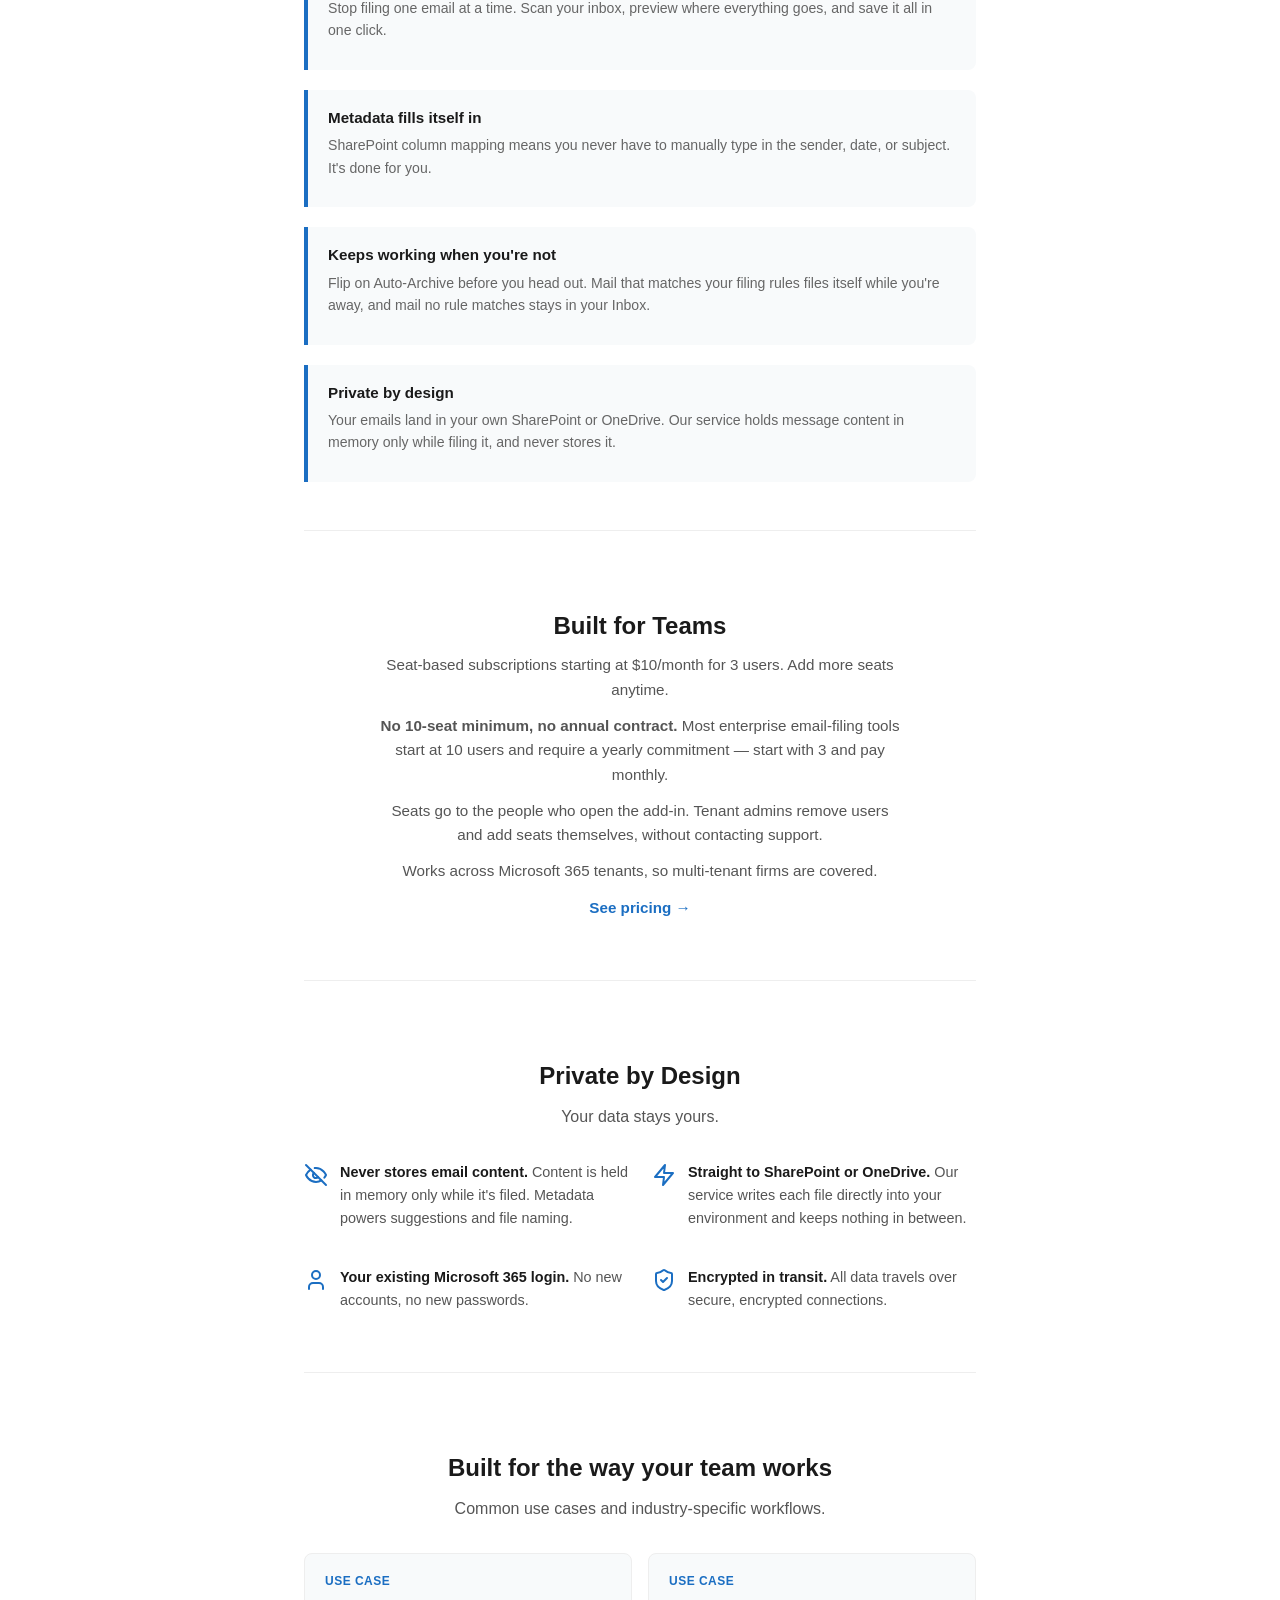
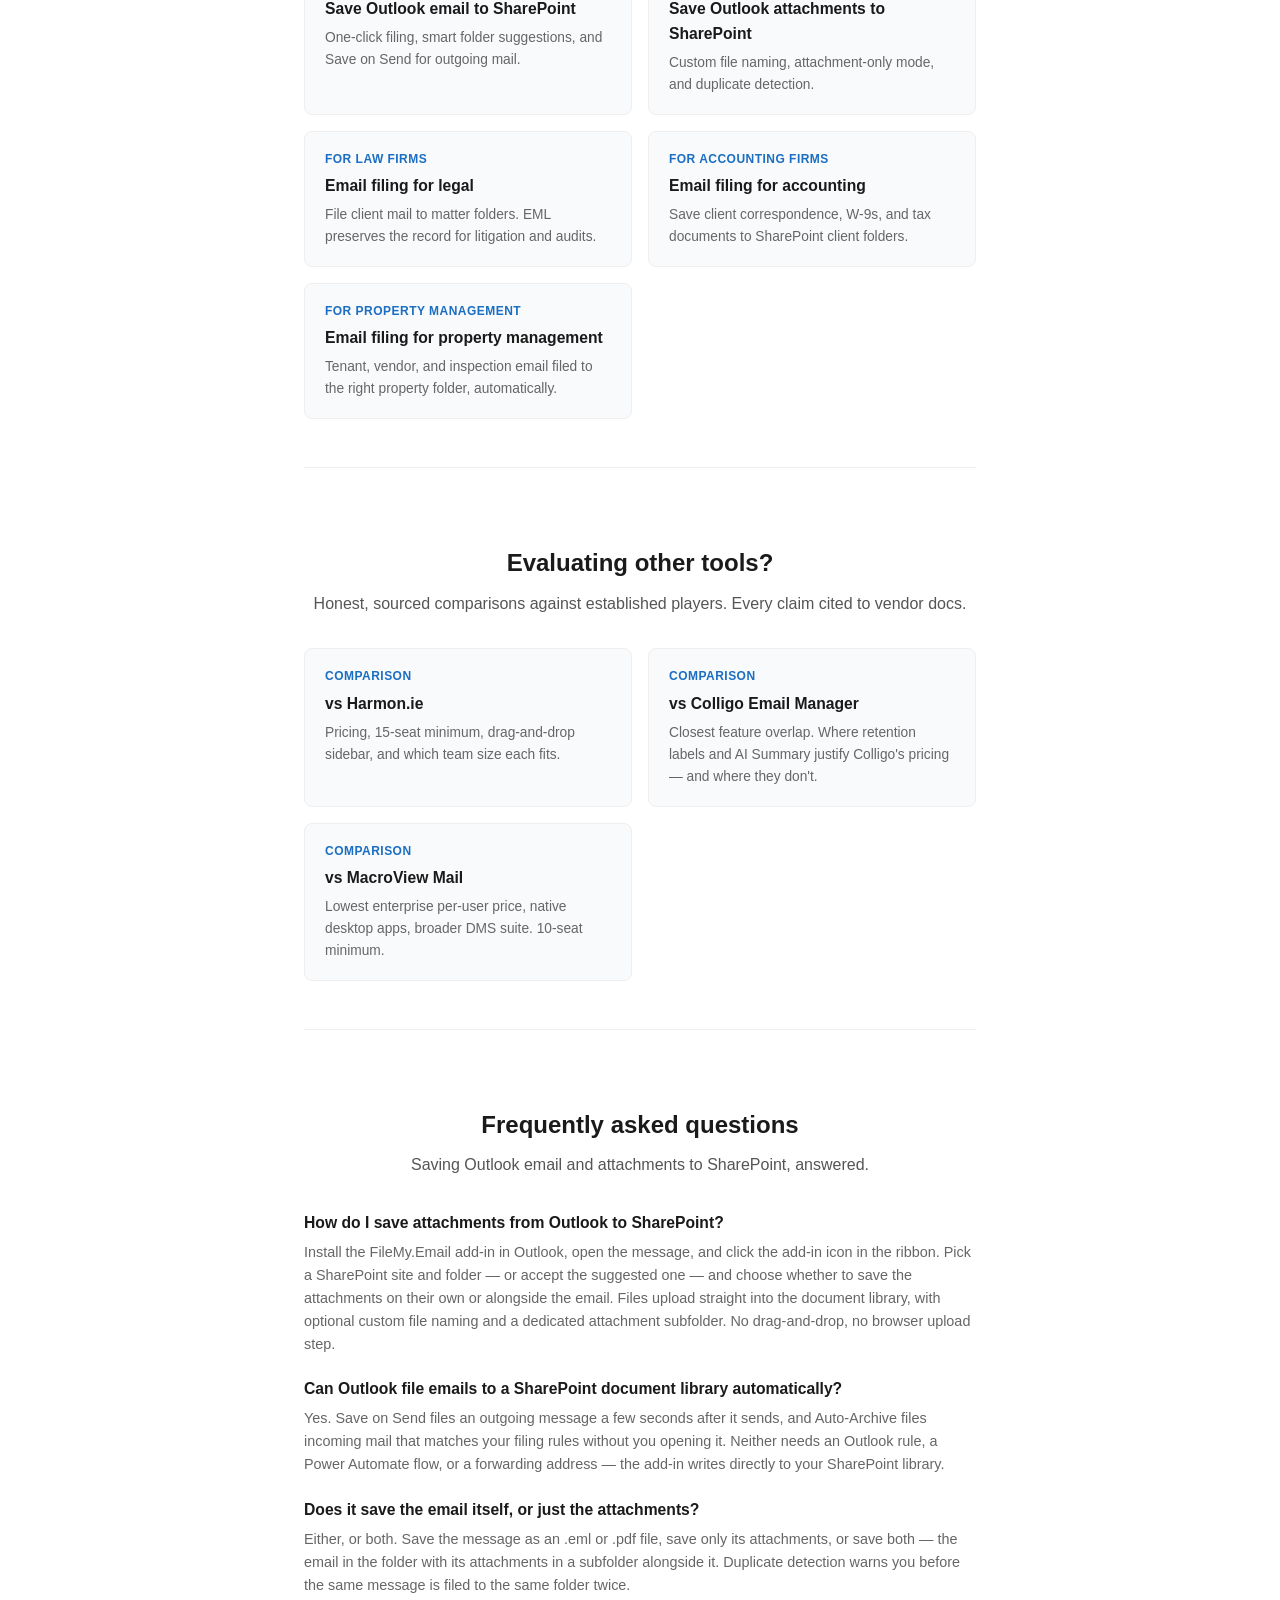
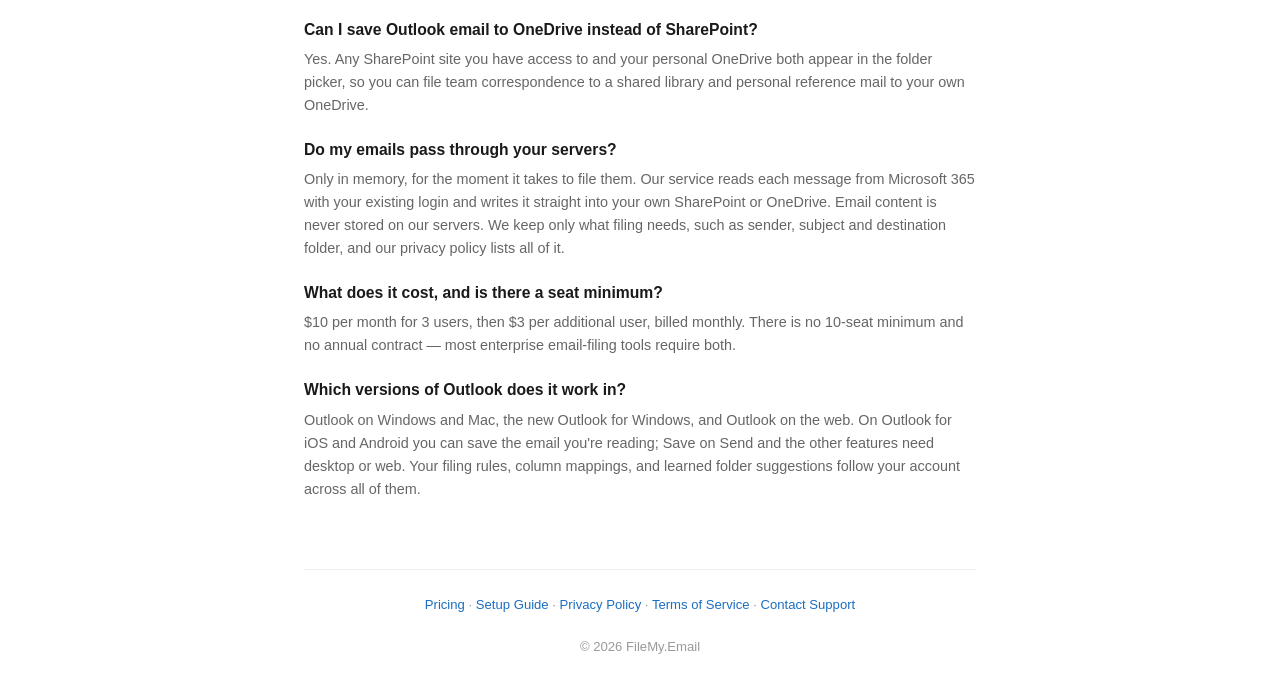
==== commit fa745f66: "Merge remote-tracking branch 'origin/chore/CorrectMarketingClaims' into feature/SharedMailboxLaunch" ====
--- a/index.html
+++ b/index.html
@@ -116,7 +116,7 @@
                 "name": "Can Outlook file emails to a SharePoint document library automatically?",
                 "acceptedAnswer": {
                     "@type": "Answer",
-                    "text": "Yes. Save on Send files an outgoing message the moment you hit Send, and Auto-Archive files incoming mail from senders you have already mapped without you opening it. Neither needs an Outlook rule, a Power Automate flow, or a forwarding address — the add-in writes directly to your SharePoint library."
+                    "text": "Yes. Save on Send files an outgoing message a few seconds after it sends, and Auto-Archive files incoming mail that matches your filing rules without you opening it. Neither needs an Outlook rule, a Power Automate flow, or a forwarding address — the add-in writes directly to your SharePoint library."
                 }
             },
             {
@@ -124,7 +124,7 @@
                 "name": "Does it save the email itself, or just the attachments?",
                 "acceptedAnswer": {
                     "@type": "Answer",
-                    "text": "Either, or both. Save the message as an .eml or .pdf file, save only its attachments, or save both — the email in the folder with its attachments in a subfolder alongside it. Duplicate detection stops the same message being filed twice."
+                    "text": "Either, or both. Save the message as an .eml or .pdf file, save only its attachments, or save both — the email in the folder with its attachments in a subfolder alongside it. Duplicate detection warns you before the same message is filed to the same folder twice."
                 }
             },
             {
@@ -156,7 +156,7 @@
                 "name": "Which versions of Outlook does it work in?",
                 "acceptedAnswer": {
                     "@type": "Answer",
-                    "text": "Outlook on Windows and Mac, the new Outlook for Windows, and Outlook on the web. Your favorites, column mappings, and learned folder suggestions follow your account across all of them."
+                    "text": "Outlook on Windows and Mac, the new Outlook for Windows, and Outlook on the web. On Outlook for iOS and Android you can save the email you're reading; Save on Send and the other features need desktop or web. Your filing rules, column mappings, and learned folder suggestions follow your account across all of them."
                 }
             }
         ]
@@ -339,7 +339,7 @@
 
             <p class="brand-eyebrow">FileMy.Email</p>
             <h1>Save Outlook Email and Attachments to SharePoint</h1>
-            <p class="tagline">An Outlook add-in that files messages and attachments straight into SharePoint or OneDrive — and learns where each one belongs. Smart folder suggestions get better the more you use them, Save on Send files outgoing mail the moment you hit Send, batch inbox cleanup clears the backlog, SharePoint metadata columns fill themselves in, and auto-archive keeps filing while you're out of office.</p>
+            <p class="tagline">An Outlook add-in that files messages and attachments straight into SharePoint or OneDrive — and learns where each one belongs. Smart folder suggestions get better the more you use them, Save on Send files outgoing mail seconds after you hit Send, batch inbox cleanup clears the backlog, SharePoint metadata columns fill themselves in, and auto-archive keeps filing while you're out of office.</p>
         </header>
 
         <div class="cta">
@@ -366,7 +366,7 @@
             <div class="feature">
                 <div class="feature-icon"><svg xmlns="http://www.w3.org/2000/svg" viewBox="0 0 24 24" fill="none" stroke="currentColor" stroke-width="2" stroke-linecap="round" stroke-linejoin="round" aria-hidden="true"><path d="M22 2 11 13"/><path d="m22 2-7 20-4-9-9-4Z"/></svg></div>
                 <h3>Save on Send</h3>
-                <p>Pick a destination while composing. The email files itself the moment you hit Send.</p>
+                <p>Pick a destination while composing. The email files itself seconds after it sends.</p>
             </div>
             <div class="feature">
                 <div class="feature-icon"><svg xmlns="http://www.w3.org/2000/svg" viewBox="0 0 24 24" fill="none" stroke="currentColor" stroke-width="2" stroke-linecap="round" stroke-linejoin="round" aria-hidden="true"><path d="M17.5 19H9a7 7 0 1 1 6.71-9h1.79a4.5 4.5 0 1 1 0 9Z"/></svg></div>
@@ -394,14 +394,14 @@
                 <p>Choose the format that works best for your team.</p>
             </div>
             <div class="feature">
-                <div class="feature-icon"><svg xmlns="http://www.w3.org/2000/svg" viewBox="0 0 24 24" fill="none" stroke="currentColor" stroke-width="2" stroke-linecap="round" stroke-linejoin="round" aria-hidden="true"><polygon points="12 2 15.09 8.26 22 9.27 17 14.14 18.18 21.02 12 17.77 5.82 21.02 7 14.14 2 9.27 8.91 8.26 12 2"/></svg></div>
-                <h3>Favorite Folders</h3>
-                <p>Star your most-used folders for instant access.</p>
+                <div class="feature-icon"><svg xmlns="http://www.w3.org/2000/svg" viewBox="0 0 24 24" fill="none" stroke="currentColor" stroke-width="2" stroke-linecap="round" stroke-linejoin="round" aria-hidden="true"><polygon points="13 2 3 14 12 14 11 22 21 10 12 10 13 2"/></svg></div>
+                <h3>Quick Access</h3>
+                <p>Your five most-used folders sit at the top of the picker, one click away.</p>
             </div>
             <div class="feature">
                 <div class="feature-icon"><svg xmlns="http://www.w3.org/2000/svg" viewBox="0 0 24 24" fill="none" stroke="currentColor" stroke-width="2" stroke-linecap="round" stroke-linejoin="round" aria-hidden="true"><rect width="14" height="14" x="8" y="8" rx="2" ry="2"/><path d="M4 16c-1.1 0-2-.9-2-2V4c0-1.1.9-2 2-2h10c1.1 0 2 .9 2 2"/></svg></div>
                 <h3>Duplicate Detection</h3>
-                <p>Never accidentally save the same email twice.</p>
+                <p>Warns you before you save the same email to the same folder twice.</p>
             </div>
             <div class="feature">
                 <div class="feature-icon"><svg xmlns="http://www.w3.org/2000/svg" viewBox="0 0 24 24" fill="none" stroke="currentColor" stroke-width="2" stroke-linecap="round" stroke-linejoin="round" aria-hidden="true"><path d="M21.44 11.05 12.25 20.24a6 6 0 0 1-8.49-8.49l8.57-8.57A4 4 0 1 1 18 8.84l-8.59 8.57a2 2 0 0 1-2.83-2.83l8.49-8.48"/></svg></div>
@@ -447,7 +447,7 @@
                 <div class="step">
                     <div class="step-number">3</div>
                     <h3>Save or Send</h3>
-                    <p>Click Save, or just hit Send with Save on Send turned on. The email and attachments are filed instantly with metadata columns filled in.</p>
+                    <p>Click Save, or just hit Send with Save on Send turned on. The email and attachments are filed within seconds, with metadata columns filled in.</p>
                 </div>
             </div>
         </section>
@@ -462,7 +462,7 @@
                 </div>
                 <div class="differentiator">
                     <h3>Files your sent mail too</h3>
-                    <p>Turn on Save on Send while composing and the email files itself the second you hit Send. No "remember to save it later," no double-handling — outgoing mail lands in the right folder automatically.</p>
+                    <p>Turn on Save on Send while composing and the email files itself seconds after it sends. No "remember to save it later," no double-handling — outgoing mail lands in the right folder automatically.</p>
                 </div>
                 <div class="differentiator">
                     <h3>Batch-process your entire inbox</h3>
@@ -474,7 +474,7 @@
                 </div>
                 <div class="differentiator">
                     <h3>Keeps working when you're not</h3>
-                    <p>Flip on Auto-Archive before you head out. Matching mail files itself while you're away — only the senders you've already mapped, never anything else.</p>
+                    <p>Flip on Auto-Archive before you head out. Mail that matches your filing rules files itself while you're away, and mail no rule matches stays in your Inbox.</p>
                 </div>
                 <div class="differentiator">
                     <h3>Private by design</h3>
@@ -487,7 +487,7 @@
             <h2 class="section-heading">Built for Teams</h2>
             <p>Seat-based subscriptions starting at $10/month for 3 users. Add more seats anytime.</p>
             <p><strong>No 10-seat minimum, no annual contract.</strong> Most enterprise email-filing tools start at 10 users and require a yearly commitment — start with 3 and pay monthly.</p>
-            <p>Tenant admins manage users directly — add or remove seats without contacting support.</p>
+            <p>Seats go to the people who open the add-in. Tenant admins remove users and add seats themselves, without contacting support.</p>
             <p>Works across Microsoft 365 tenants, so multi-tenant firms are covered.</p>
             <p><a href="/pricing">See pricing &rarr;</a></p>
         </section>
@@ -502,7 +502,7 @@
                 </div>
                 <div class="private-item">
                     <div class="private-icon"><svg xmlns="http://www.w3.org/2000/svg" viewBox="0 0 24 24" fill="none" stroke="currentColor" stroke-width="2" stroke-linecap="round" stroke-linejoin="round" aria-hidden="true"><polygon points="13 2 3 14 12 14 11 22 21 10 12 10 13 2"/></svg></div>
-                    <p><strong>Direct to SharePoint or OneDrive.</strong> Files transfer straight to your environment — nothing stored in between.</p>
+                    <p><strong>Straight to SharePoint or OneDrive.</strong> Our service writes each file directly into your environment and keeps nothing in between.</p>
                 </div>
                 <div class="private-item">
                     <div class="private-icon"><svg xmlns="http://www.w3.org/2000/svg" viewBox="0 0 24 24" fill="none" stroke="currentColor" stroke-width="2" stroke-linecap="round" stroke-linejoin="round" aria-hidden="true"><path d="M19 21v-2a4 4 0 0 0-4-4H9a4 4 0 0 0-4 4v2"/><circle cx="12" cy="7" r="4"/></svg></div>
@@ -578,11 +578,11 @@
             </div>
             <div class="faq-item">
                 <h3>Can Outlook file emails to a SharePoint document library automatically?</h3>
-                <p>Yes. Save on Send files an outgoing message the moment you hit Send, and Auto-Archive files incoming mail from senders you have already mapped without you opening it. Neither needs an Outlook rule, a Power Automate flow, or a forwarding address — the add-in writes directly to your SharePoint library.</p>
+                <p>Yes. Save on Send files an outgoing message a few seconds after it sends, and Auto-Archive files incoming mail that matches your filing rules without you opening it. Neither needs an Outlook rule, a Power Automate flow, or a forwarding address — the add-in writes directly to your SharePoint library.</p>
             </div>
             <div class="faq-item">
                 <h3>Does it save the email itself, or just the attachments?</h3>
-                <p>Either, or both. Save the message as an .eml or .pdf file, save only its attachments, or save both — the email in the folder with its attachments in a subfolder alongside it. Duplicate detection stops the same message being filed twice.</p>
+                <p>Either, or both. Save the message as an .eml or .pdf file, save only its attachments, or save both — the email in the folder with its attachments in a subfolder alongside it. Duplicate detection warns you before the same message is filed to the same folder twice.</p>
             </div>
             <div class="faq-item">
                 <h3>Can I save Outlook email to OneDrive instead of SharePoint?</h3>
@@ -598,7 +598,7 @@
             </div>
             <div class="faq-item">
                 <h3>Which versions of Outlook does it work in?</h3>
-                <p>Outlook on Windows and Mac, the new Outlook for Windows, and Outlook on the web. Your favorites, column mappings, and learned folder suggestions follow your account across all of them.</p>
+                <p>Outlook on Windows and Mac, the new Outlook for Windows, and Outlook on the web. On Outlook for iOS and Android you can save the email you're reading; Save on Send and the other features need desktop or web. Your filing rules, column mappings, and learned folder suggestions follow your account across all of them.</p>
             </div>
         </section>
 
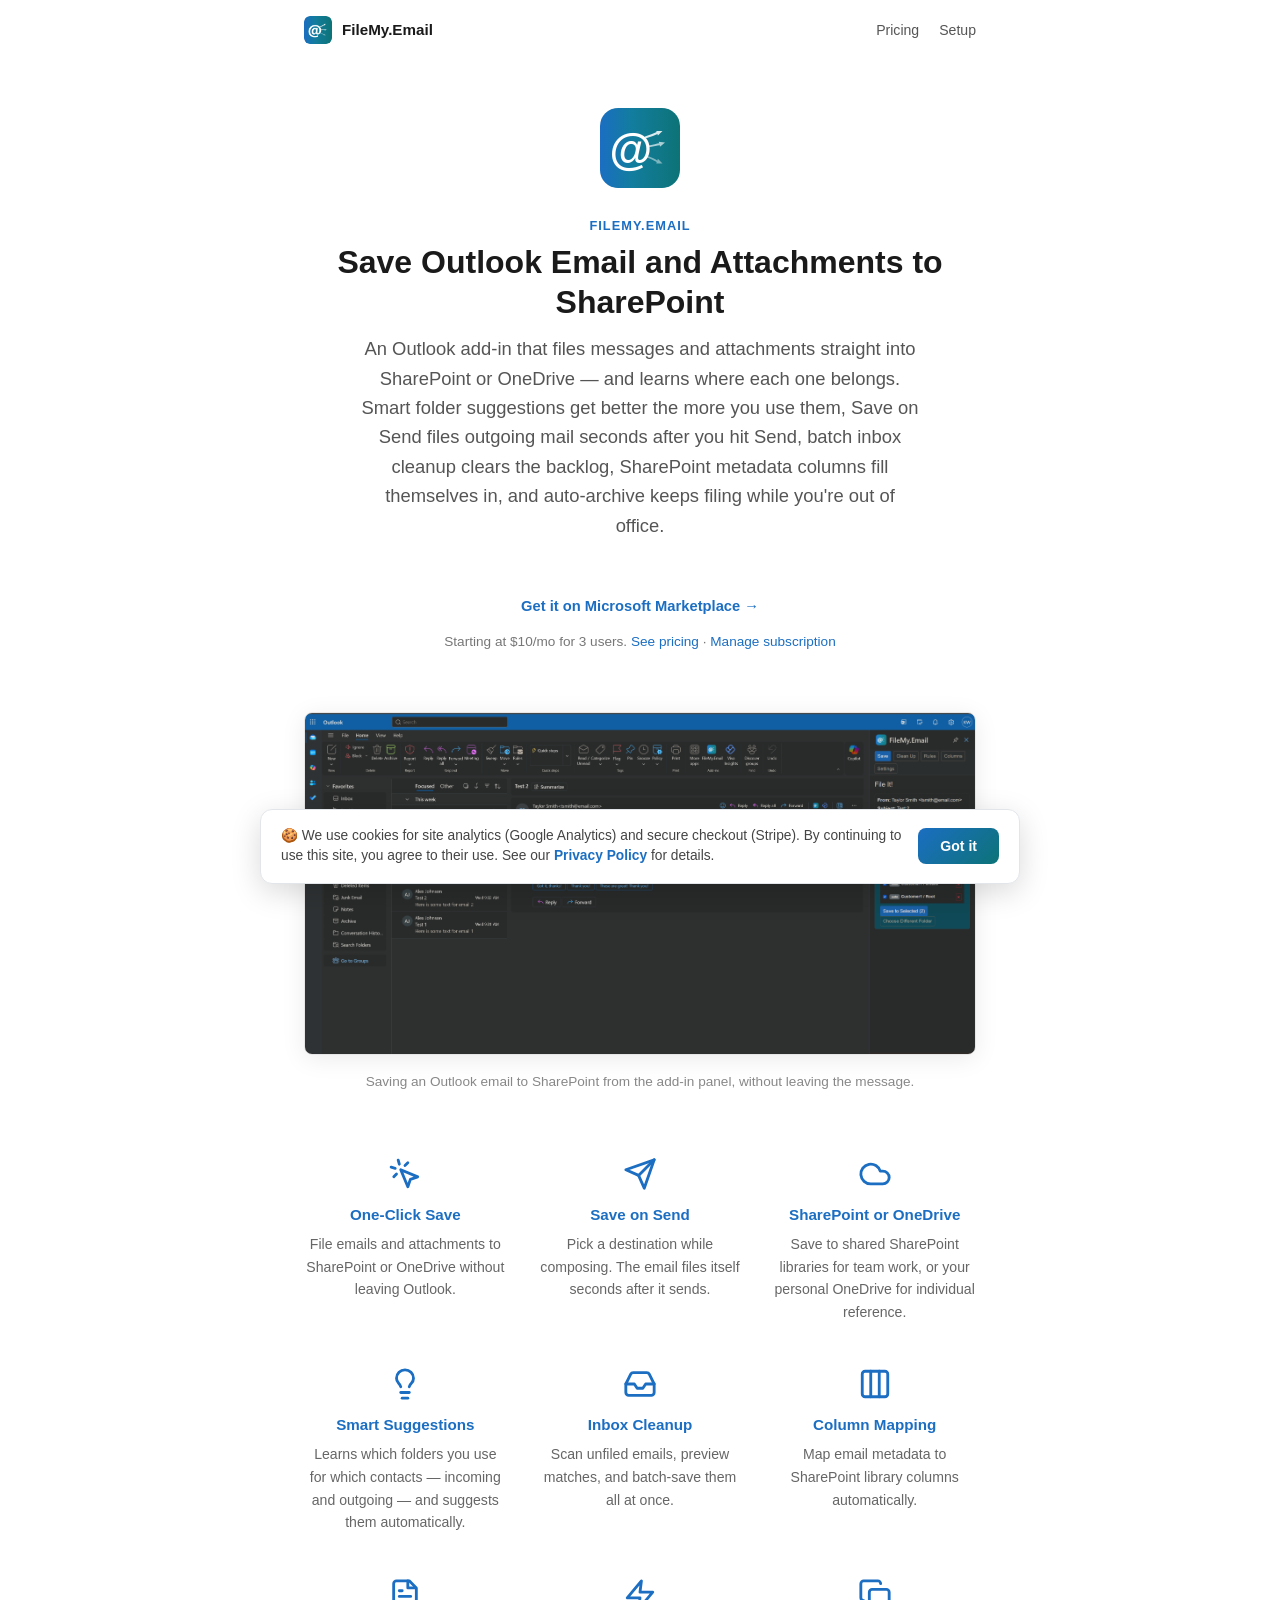
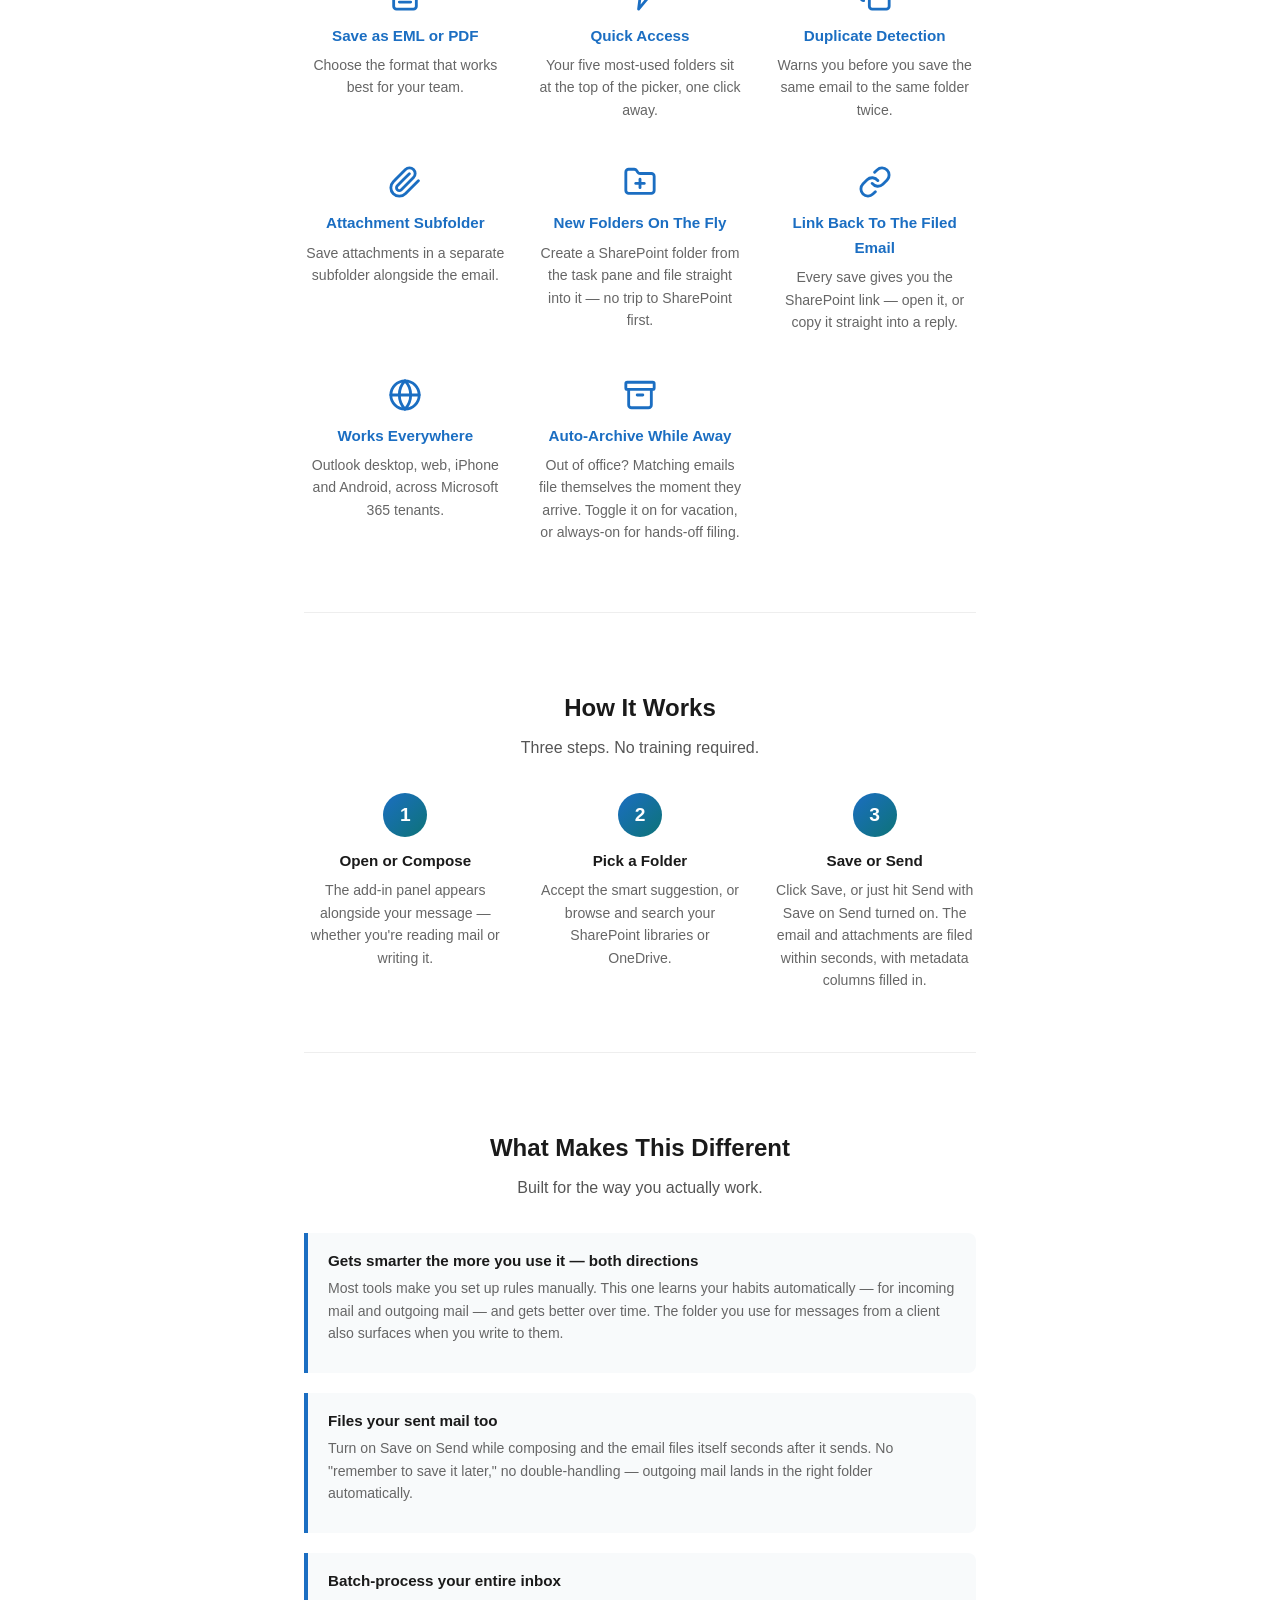
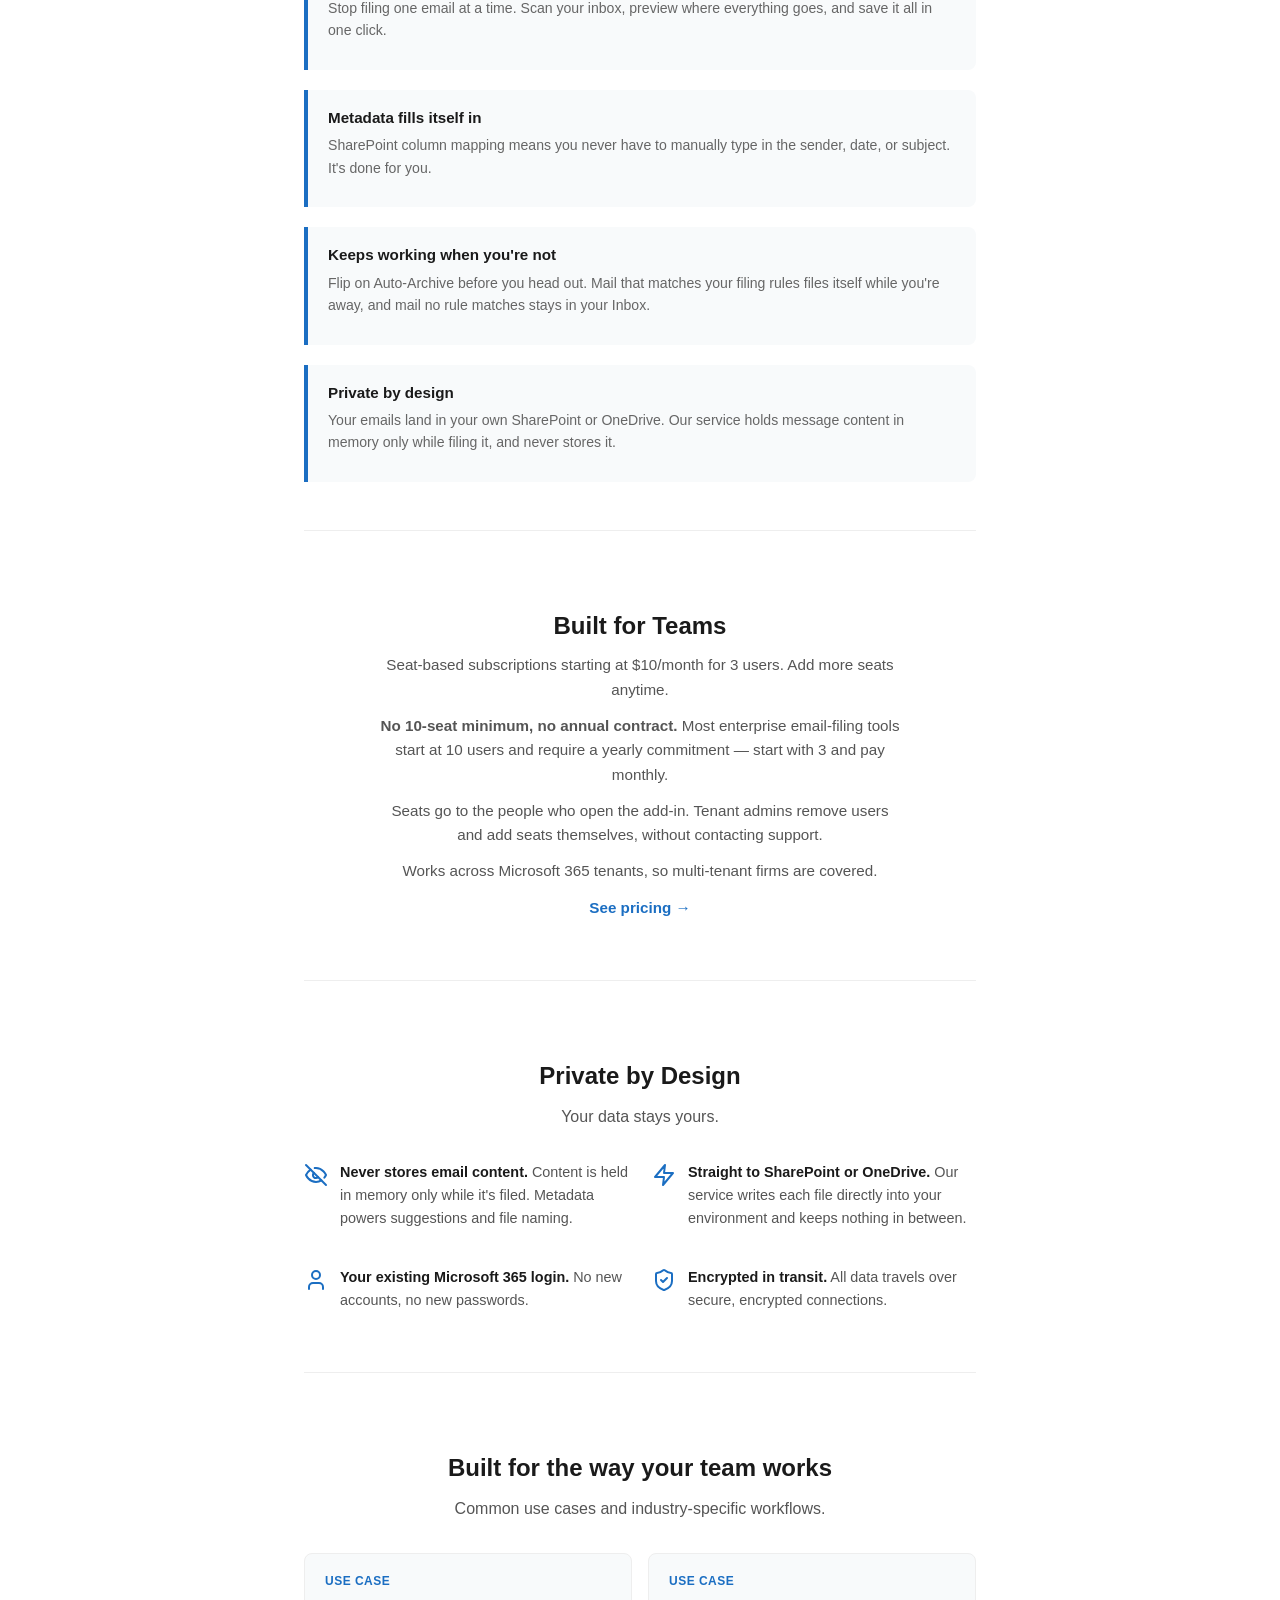
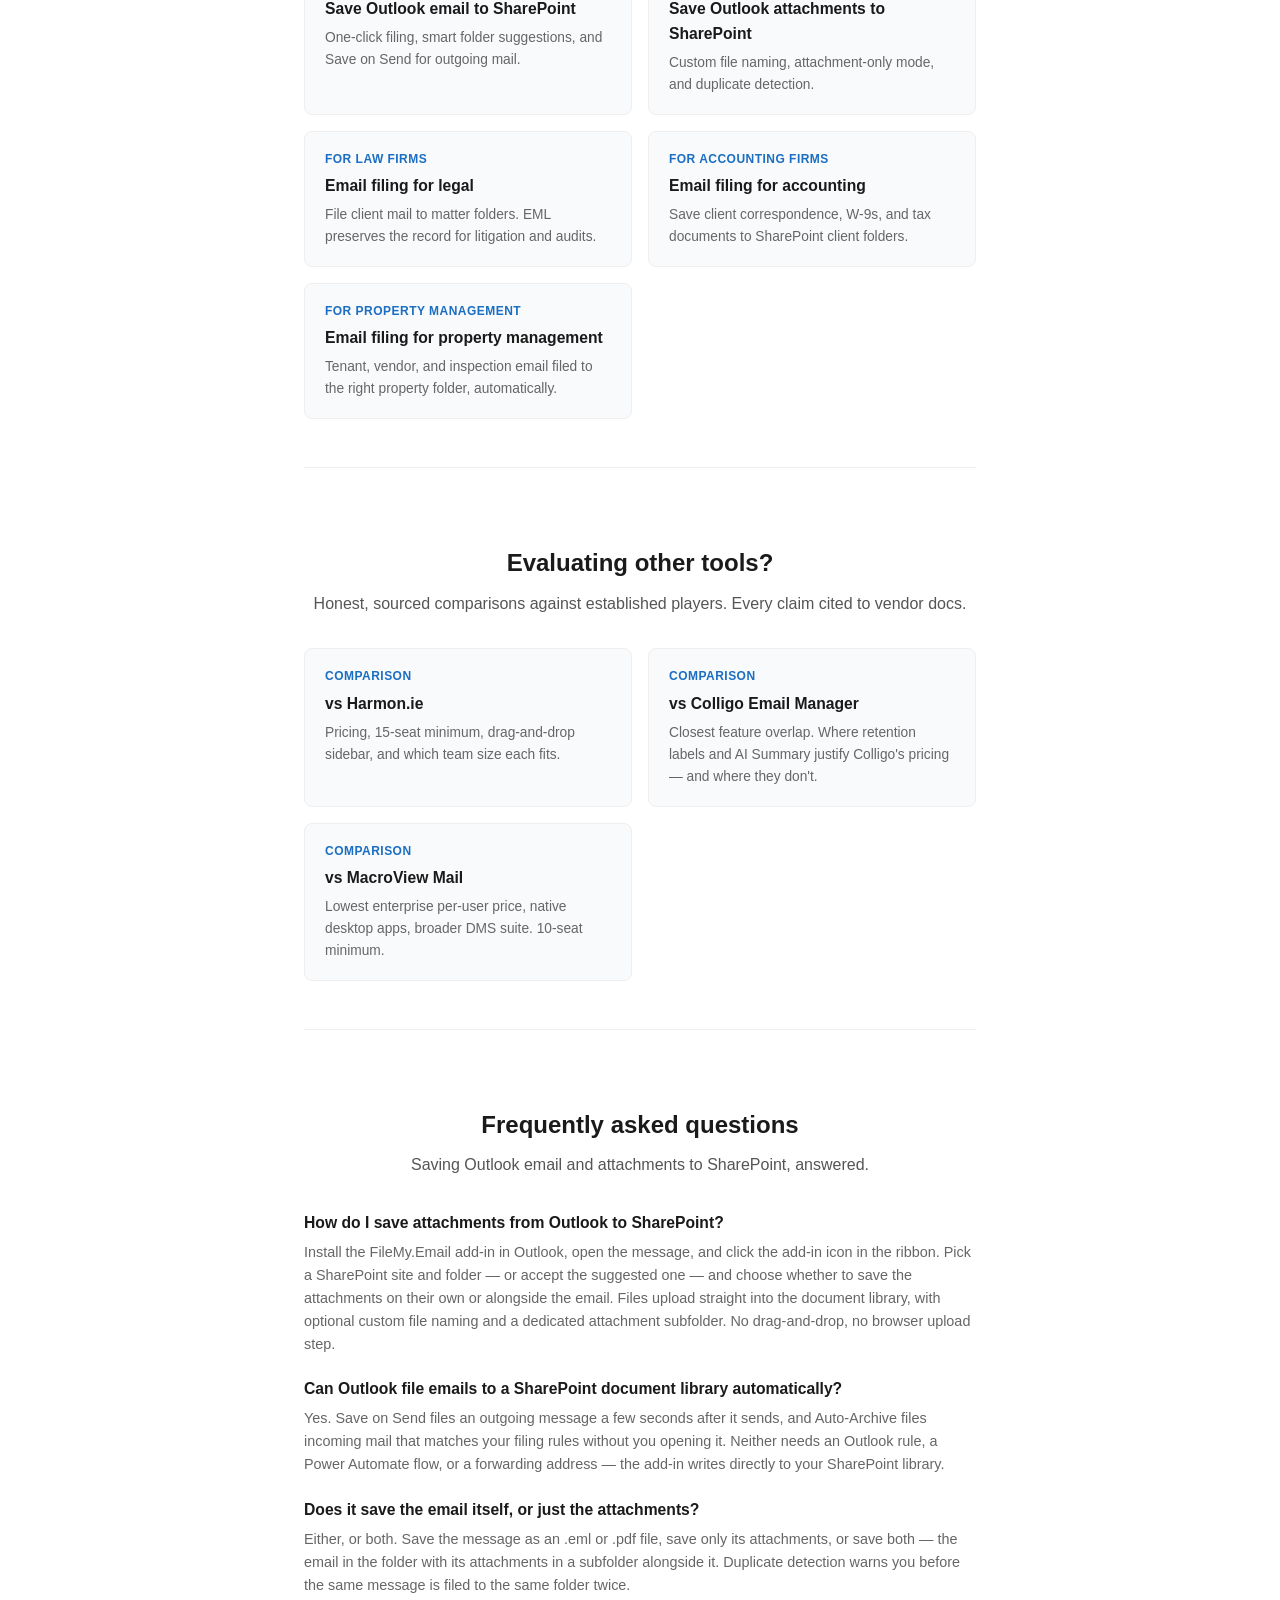
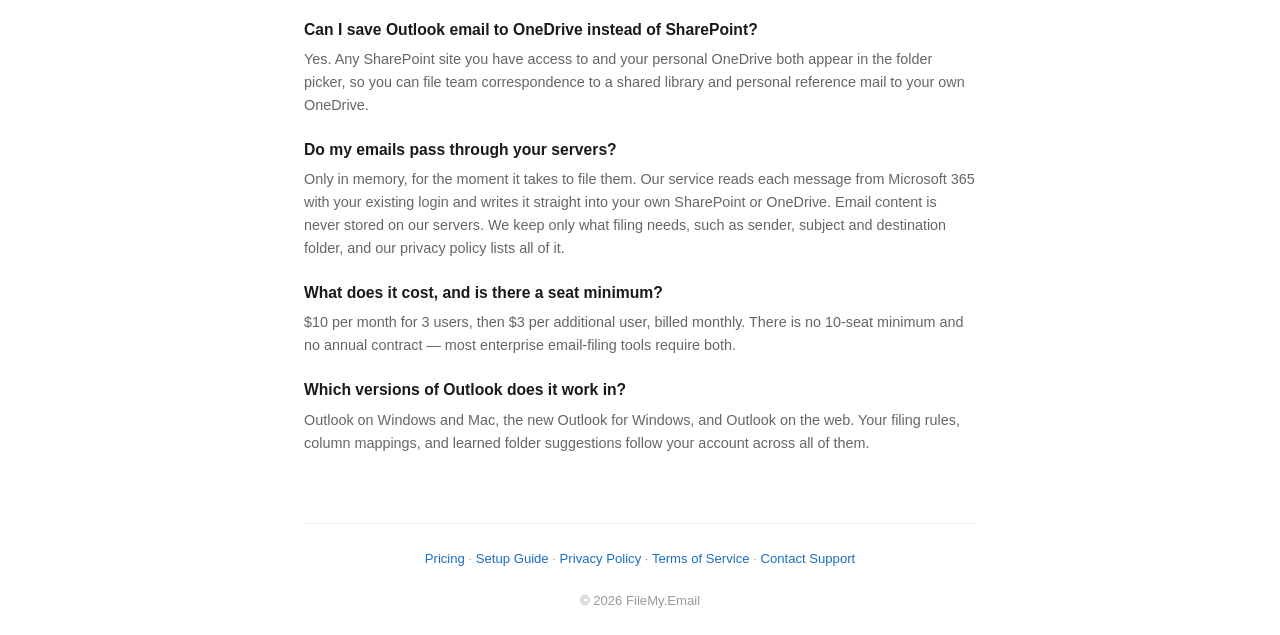
==== commit eee6f132: "Stop saying the add-in runs in Outlook for iOS and Android The manifest has had no mobile form facto" ====
--- a/index.html
+++ b/index.html
@@ -156,7 +156,7 @@
                 "name": "Which versions of Outlook does it work in?",
                 "acceptedAnswer": {
                     "@type": "Answer",
-                    "text": "Outlook on Windows and Mac, the new Outlook for Windows, and Outlook on the web. On Outlook for iOS and Android you can save the email you're reading; Save on Send and the other features need desktop or web. Your filing rules, column mappings, and learned folder suggestions follow your account across all of them."
+                    "text": "Outlook on Windows and Mac, the new Outlook for Windows, and Outlook on the web. Your filing rules, column mappings, and learned folder suggestions follow your account across all of them."
                 }
             }
         ]
@@ -420,8 +420,8 @@
             </div>
             <div class="feature">
                 <div class="feature-icon"><svg xmlns="http://www.w3.org/2000/svg" viewBox="0 0 24 24" fill="none" stroke="currentColor" stroke-width="2" stroke-linecap="round" stroke-linejoin="round" aria-hidden="true"><circle cx="12" cy="12" r="10"/><path d="M12 2a14.5 14.5 0 0 0 0 20 14.5 14.5 0 0 0 0-20"/><path d="M2 12h20"/></svg></div>
-                <h3>Desktop and Web</h3>
-                <p>Outlook for Windows and Mac, and Outlook on the web, across Microsoft 365 tenants.</p>
+                <h3>Works Everywhere</h3>
+                <p>Outlook desktop, web, iPhone and Android, across Microsoft 365 tenants.</p>
             </div>
             <div class="feature">
                 <div class="feature-icon"><svg xmlns="http://www.w3.org/2000/svg" viewBox="0 0 24 24" fill="none" stroke="currentColor" stroke-width="2" stroke-linecap="round" stroke-linejoin="round" aria-hidden="true"><rect width="20" height="5" x="2" y="3" rx="1"/><path d="M4 8v11a2 2 0 0 0 2 2h12a2 2 0 0 0 2-2V8"/><path d="M10 12h4"/></svg></div>
@@ -598,7 +598,7 @@
             </div>
             <div class="faq-item">
                 <h3>Which versions of Outlook does it work in?</h3>
-                <p>Outlook on Windows and Mac, the new Outlook for Windows, and Outlook on the web. On Outlook for iOS and Android you can save the email you're reading; Save on Send and the other features need desktop or web. Your filing rules, column mappings, and learned folder suggestions follow your account across all of them.</p>
+                <p>Outlook on Windows and Mac, the new Outlook for Windows, and Outlook on the web. Your filing rules, column mappings, and learned folder suggestions follow your account across all of them.</p>
             </div>
         </section>
 
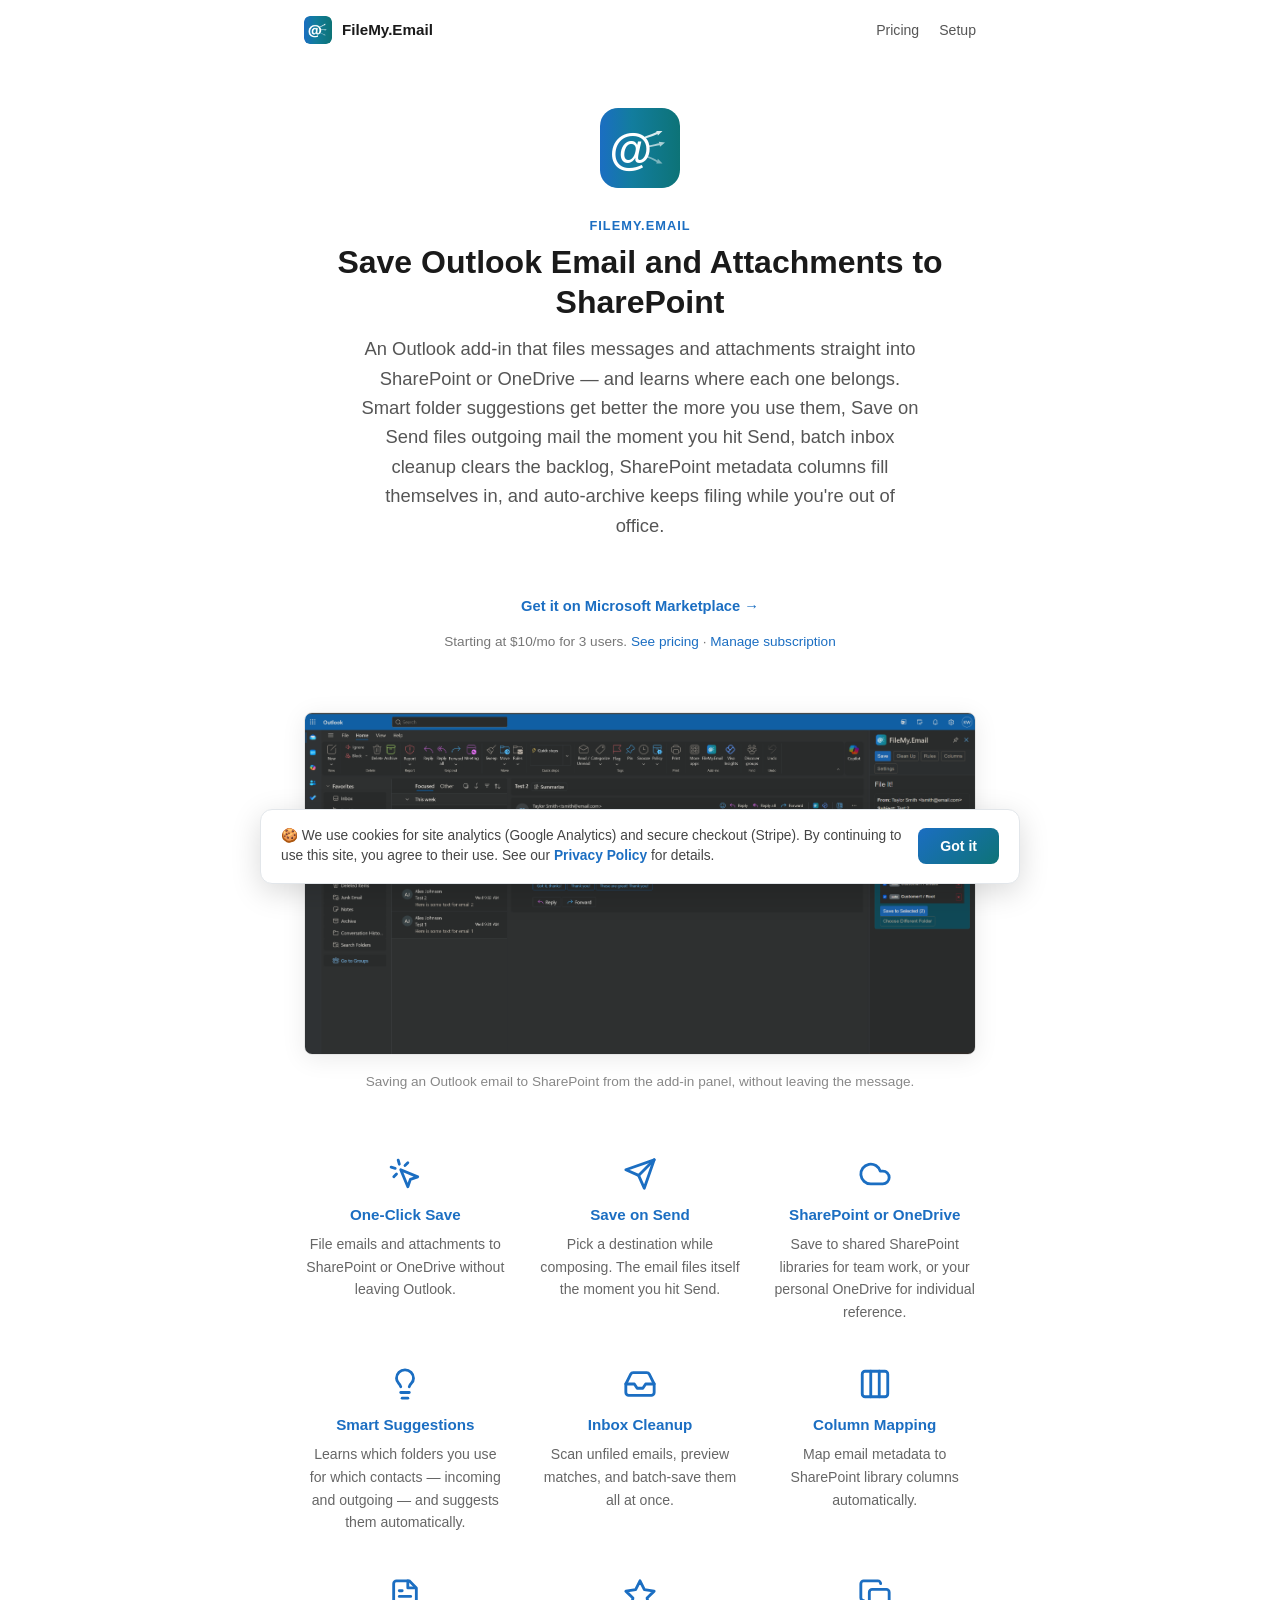
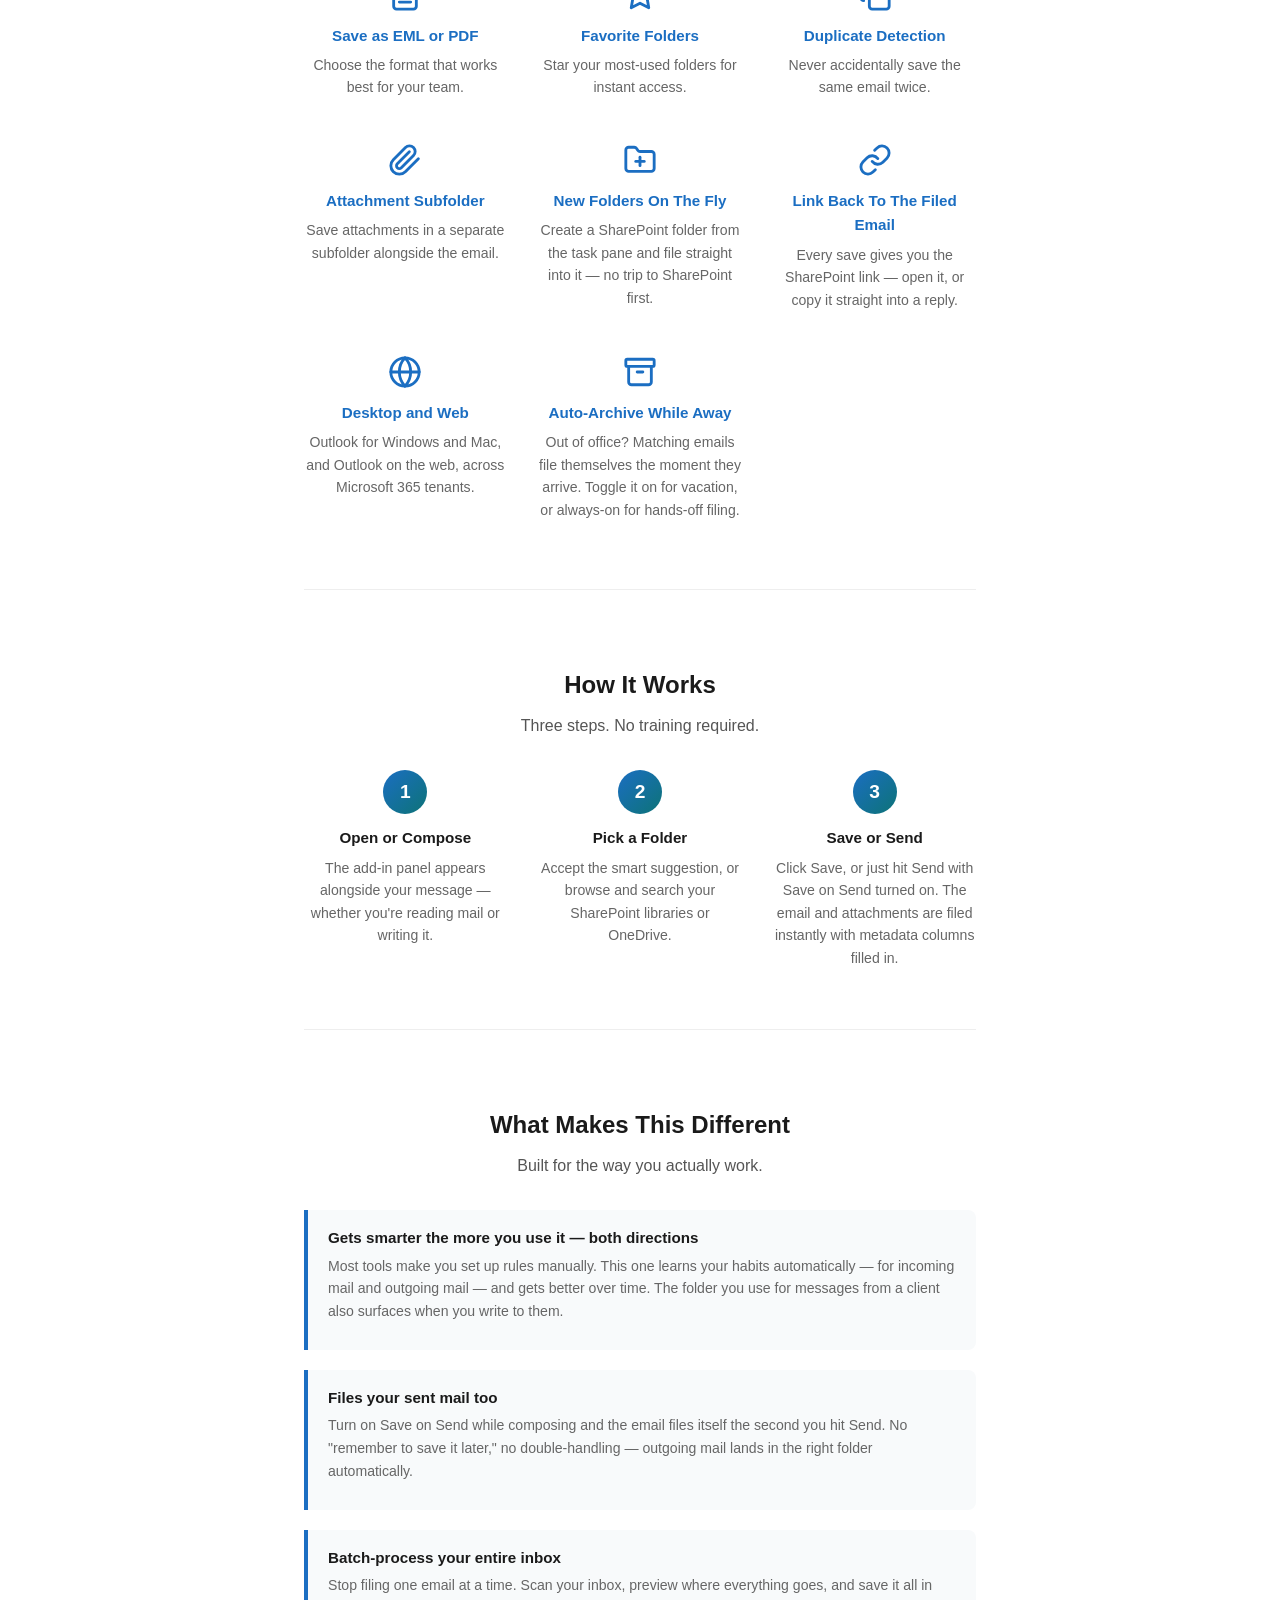
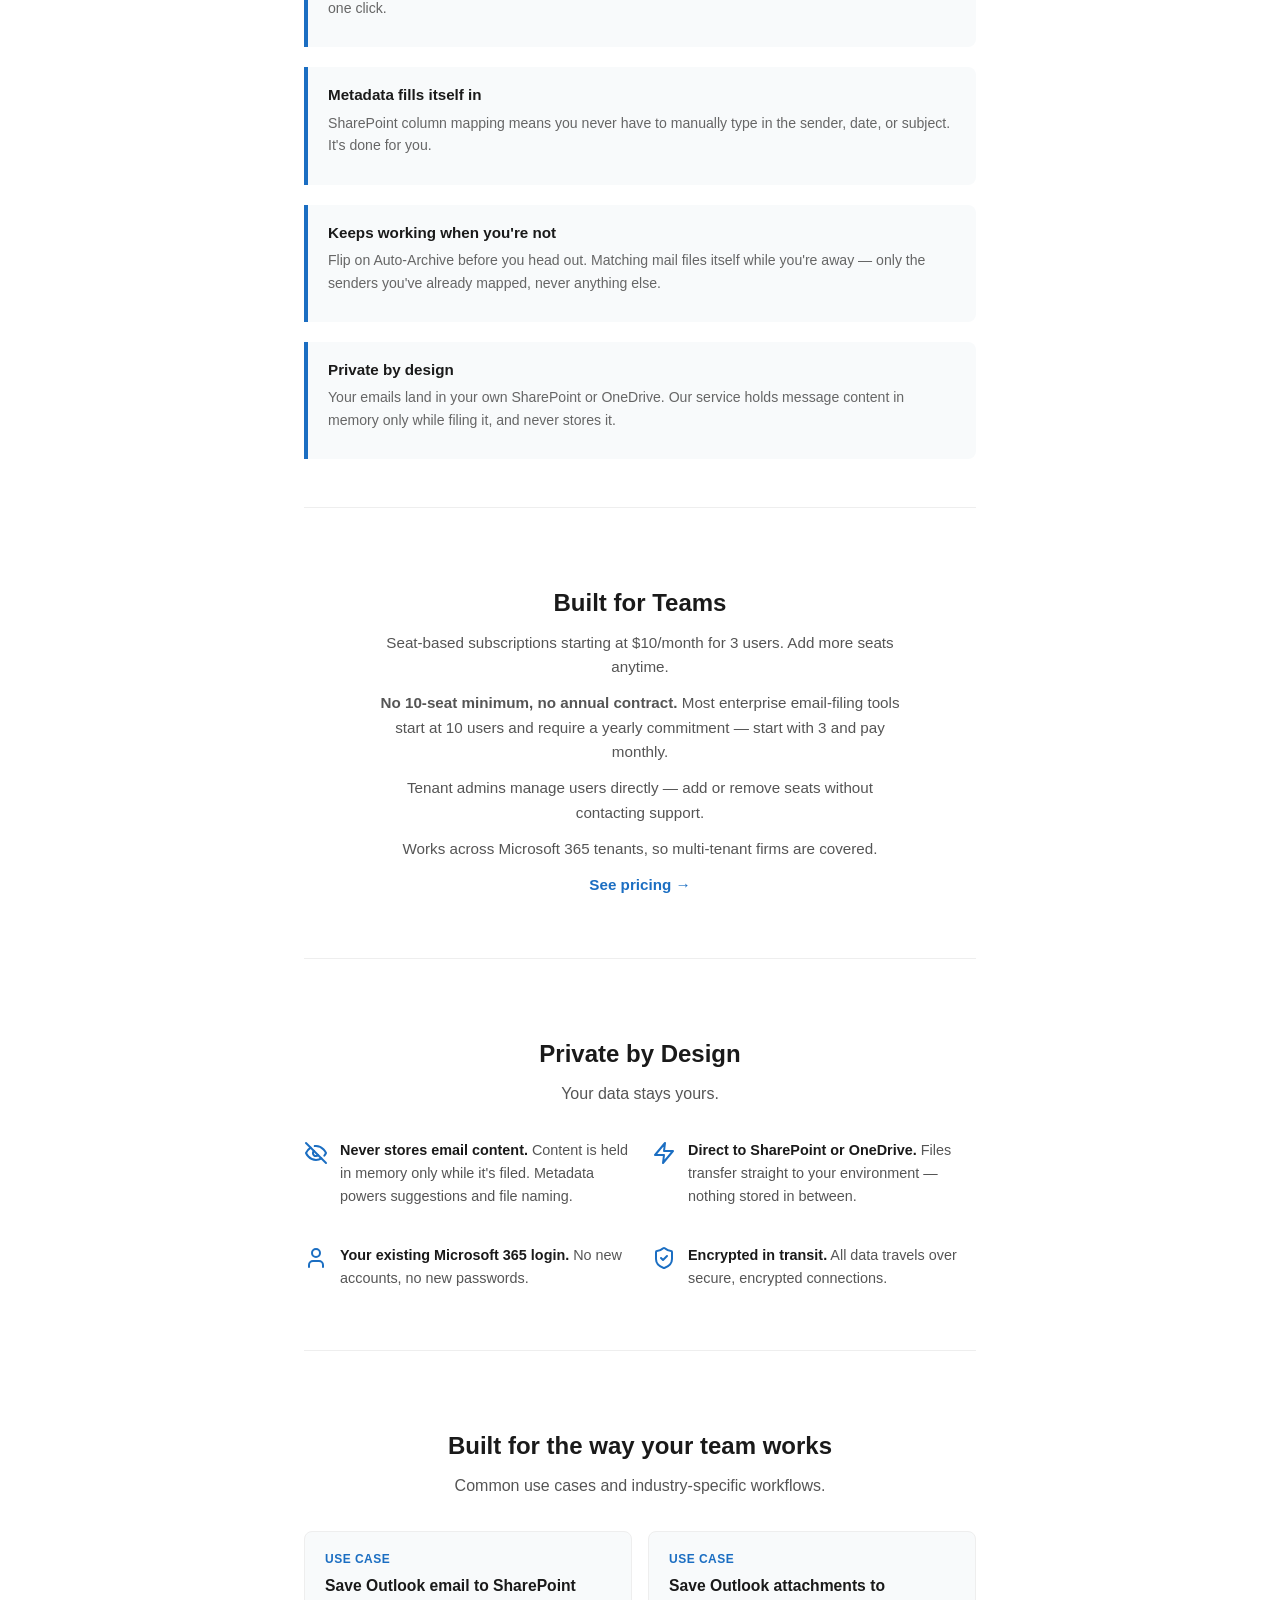
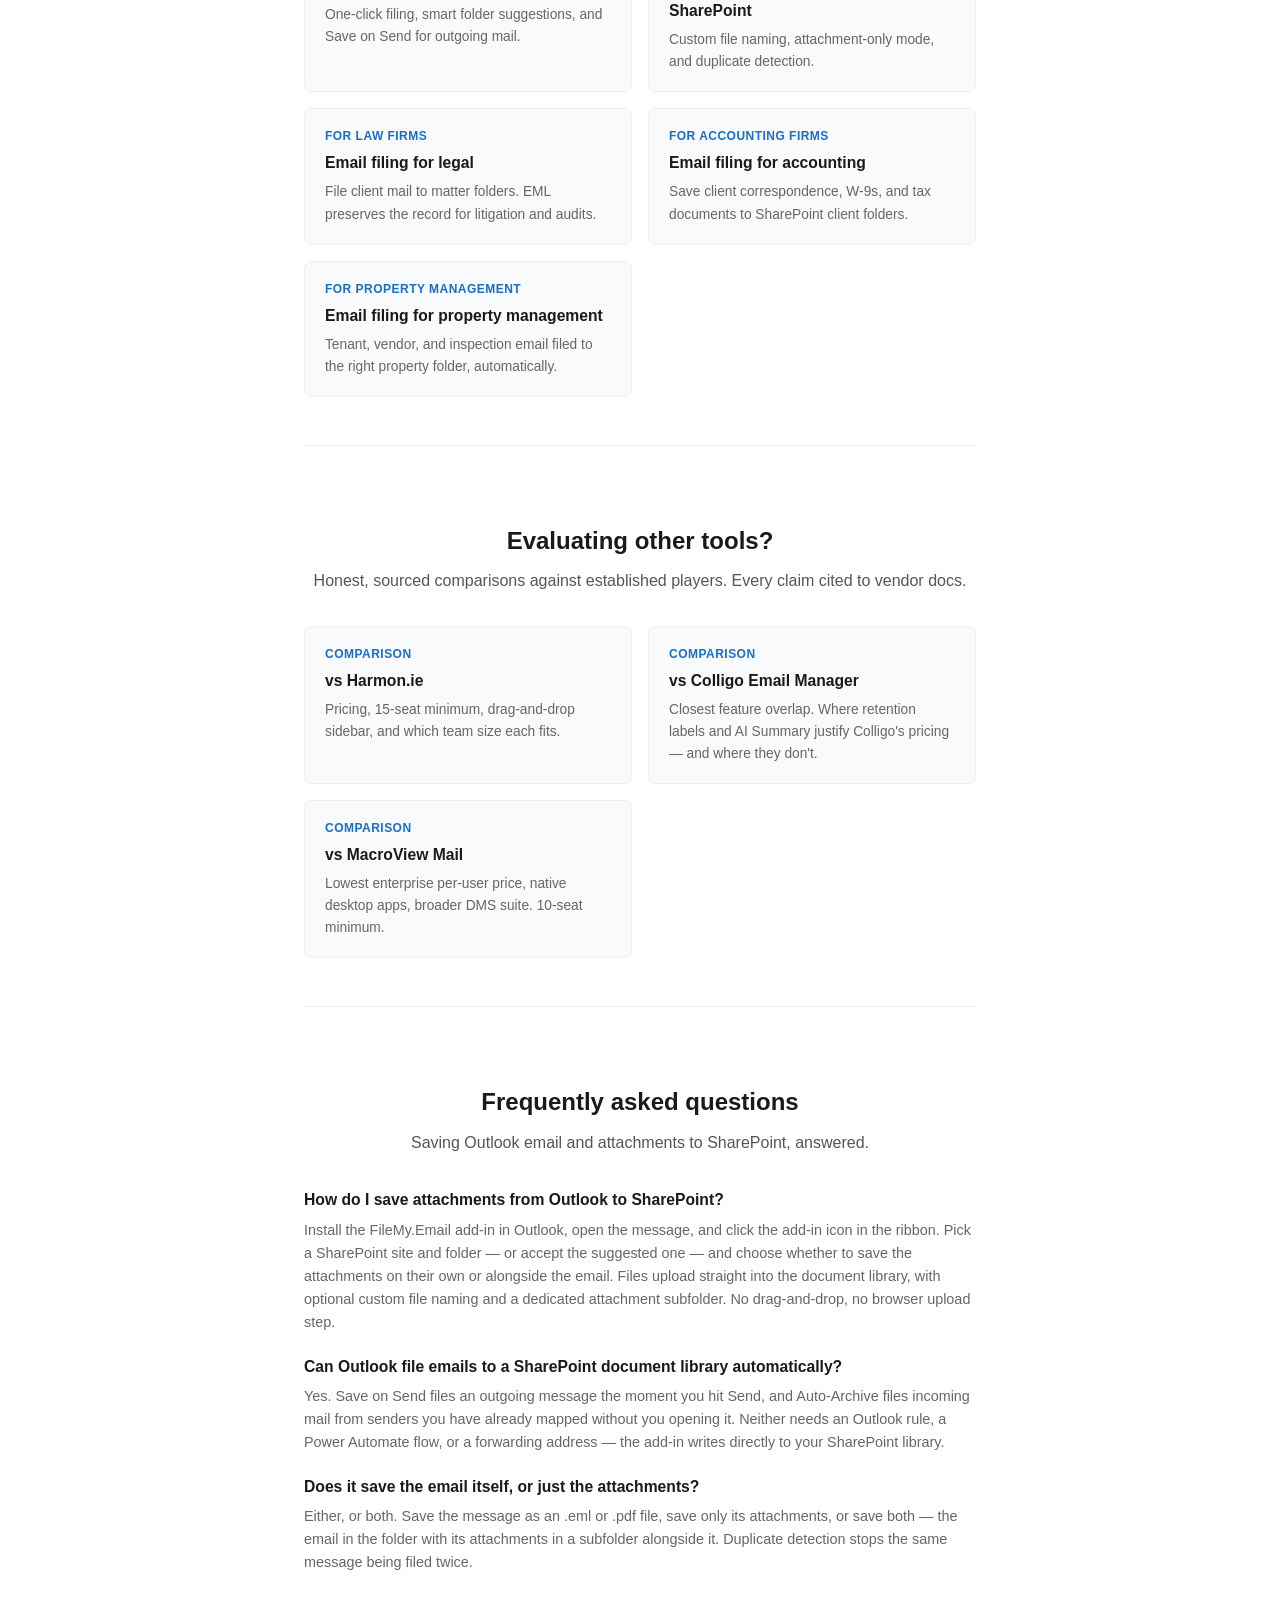
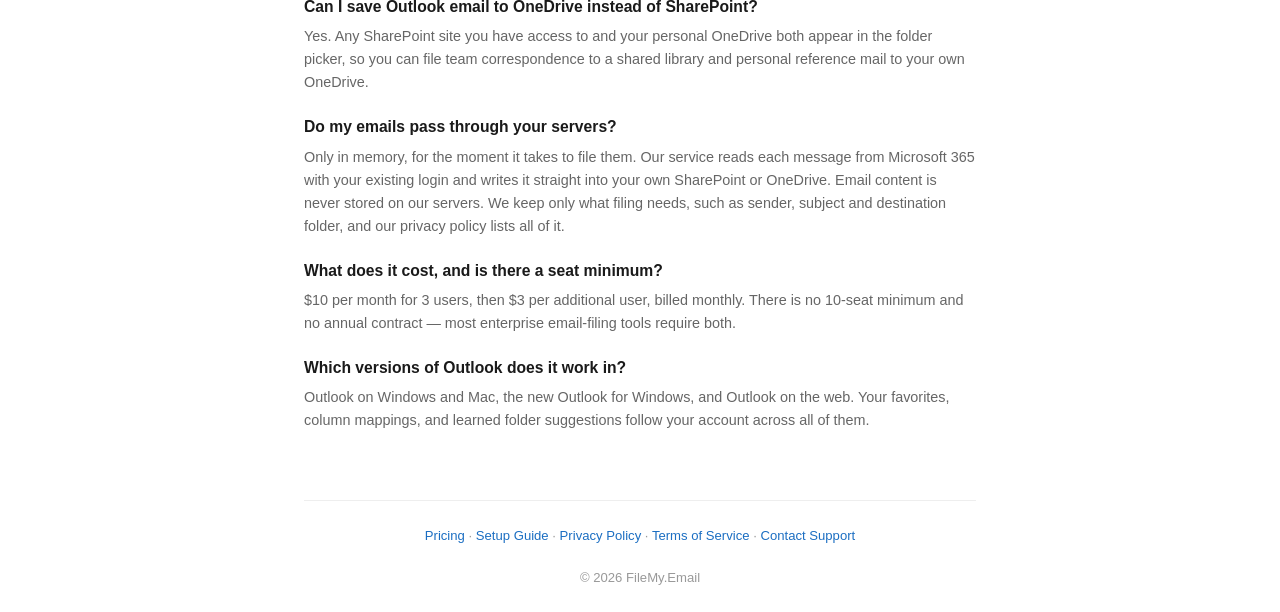
==== commit 970eff23: "Sync the sideload manifest to 1.5.1.0 and drop the site's Outlook mobile claims (#7) * Sync the side" ====
--- a/index.html
+++ b/index.html
@@ -116,7 +116,7 @@
                 "name": "Can Outlook file emails to a SharePoint document library automatically?",
                 "acceptedAnswer": {
                     "@type": "Answer",
-                    "text": "Yes. Save on Send files an outgoing message a few seconds after it sends, and Auto-Archive files incoming mail that matches your filing rules without you opening it. Neither needs an Outlook rule, a Power Automate flow, or a forwarding address — the add-in writes directly to your SharePoint library."
+                    "text": "Yes. Save on Send files an outgoing message the moment you hit Send, and Auto-Archive files incoming mail from senders you have already mapped without you opening it. Neither needs an Outlook rule, a Power Automate flow, or a forwarding address — the add-in writes directly to your SharePoint library."
                 }
             },
             {
@@ -124,7 +124,7 @@
                 "name": "Does it save the email itself, or just the attachments?",
                 "acceptedAnswer": {
                     "@type": "Answer",
-                    "text": "Either, or both. Save the message as an .eml or .pdf file, save only its attachments, or save both — the email in the folder with its attachments in a subfolder alongside it. Duplicate detection warns you before the same message is filed to the same folder twice."
+                    "text": "Either, or both. Save the message as an .eml or .pdf file, save only its attachments, or save both — the email in the folder with its attachments in a subfolder alongside it. Duplicate detection stops the same message being filed twice."
                 }
             },
             {
@@ -156,7 +156,7 @@
                 "name": "Which versions of Outlook does it work in?",
                 "acceptedAnswer": {
                     "@type": "Answer",
-                    "text": "Outlook on Windows and Mac, the new Outlook for Windows, and Outlook on the web. Your filing rules, column mappings, and learned folder suggestions follow your account across all of them."
+                    "text": "Outlook on Windows and Mac, the new Outlook for Windows, and Outlook on the web. Your favorites, column mappings, and learned folder suggestions follow your account across all of them."
                 }
             }
         ]
@@ -339,7 +339,7 @@
 
             <p class="brand-eyebrow">FileMy.Email</p>
             <h1>Save Outlook Email and Attachments to SharePoint</h1>
-            <p class="tagline">An Outlook add-in that files messages and attachments straight into SharePoint or OneDrive — and learns where each one belongs. Smart folder suggestions get better the more you use them, Save on Send files outgoing mail seconds after you hit Send, batch inbox cleanup clears the backlog, SharePoint metadata columns fill themselves in, and auto-archive keeps filing while you're out of office.</p>
+            <p class="tagline">An Outlook add-in that files messages and attachments straight into SharePoint or OneDrive — and learns where each one belongs. Smart folder suggestions get better the more you use them, Save on Send files outgoing mail the moment you hit Send, batch inbox cleanup clears the backlog, SharePoint metadata columns fill themselves in, and auto-archive keeps filing while you're out of office.</p>
         </header>
 
         <div class="cta">
@@ -366,7 +366,7 @@
             <div class="feature">
                 <div class="feature-icon"><svg xmlns="http://www.w3.org/2000/svg" viewBox="0 0 24 24" fill="none" stroke="currentColor" stroke-width="2" stroke-linecap="round" stroke-linejoin="round" aria-hidden="true"><path d="M22 2 11 13"/><path d="m22 2-7 20-4-9-9-4Z"/></svg></div>
                 <h3>Save on Send</h3>
-                <p>Pick a destination while composing. The email files itself seconds after it sends.</p>
+                <p>Pick a destination while composing. The email files itself the moment you hit Send.</p>
             </div>
             <div class="feature">
                 <div class="feature-icon"><svg xmlns="http://www.w3.org/2000/svg" viewBox="0 0 24 24" fill="none" stroke="currentColor" stroke-width="2" stroke-linecap="round" stroke-linejoin="round" aria-hidden="true"><path d="M17.5 19H9a7 7 0 1 1 6.71-9h1.79a4.5 4.5 0 1 1 0 9Z"/></svg></div>
@@ -394,14 +394,14 @@
                 <p>Choose the format that works best for your team.</p>
             </div>
             <div class="feature">
-                <div class="feature-icon"><svg xmlns="http://www.w3.org/2000/svg" viewBox="0 0 24 24" fill="none" stroke="currentColor" stroke-width="2" stroke-linecap="round" stroke-linejoin="round" aria-hidden="true"><polygon points="13 2 3 14 12 14 11 22 21 10 12 10 13 2"/></svg></div>
-                <h3>Quick Access</h3>
-                <p>Your five most-used folders sit at the top of the picker, one click away.</p>
+                <div class="feature-icon"><svg xmlns="http://www.w3.org/2000/svg" viewBox="0 0 24 24" fill="none" stroke="currentColor" stroke-width="2" stroke-linecap="round" stroke-linejoin="round" aria-hidden="true"><polygon points="12 2 15.09 8.26 22 9.27 17 14.14 18.18 21.02 12 17.77 5.82 21.02 7 14.14 2 9.27 8.91 8.26 12 2"/></svg></div>
+                <h3>Favorite Folders</h3>
+                <p>Star your most-used folders for instant access.</p>
             </div>
             <div class="feature">
                 <div class="feature-icon"><svg xmlns="http://www.w3.org/2000/svg" viewBox="0 0 24 24" fill="none" stroke="currentColor" stroke-width="2" stroke-linecap="round" stroke-linejoin="round" aria-hidden="true"><rect width="14" height="14" x="8" y="8" rx="2" ry="2"/><path d="M4 16c-1.1 0-2-.9-2-2V4c0-1.1.9-2 2-2h10c1.1 0 2 .9 2 2"/></svg></div>
                 <h3>Duplicate Detection</h3>
-                <p>Warns you before you save the same email to the same folder twice.</p>
+                <p>Never accidentally save the same email twice.</p>
             </div>
             <div class="feature">
                 <div class="feature-icon"><svg xmlns="http://www.w3.org/2000/svg" viewBox="0 0 24 24" fill="none" stroke="currentColor" stroke-width="2" stroke-linecap="round" stroke-linejoin="round" aria-hidden="true"><path d="M21.44 11.05 12.25 20.24a6 6 0 0 1-8.49-8.49l8.57-8.57A4 4 0 1 1 18 8.84l-8.59 8.57a2 2 0 0 1-2.83-2.83l8.49-8.48"/></svg></div>
@@ -420,8 +420,8 @@
             </div>
             <div class="feature">
                 <div class="feature-icon"><svg xmlns="http://www.w3.org/2000/svg" viewBox="0 0 24 24" fill="none" stroke="currentColor" stroke-width="2" stroke-linecap="round" stroke-linejoin="round" aria-hidden="true"><circle cx="12" cy="12" r="10"/><path d="M12 2a14.5 14.5 0 0 0 0 20 14.5 14.5 0 0 0 0-20"/><path d="M2 12h20"/></svg></div>
-                <h3>Works Everywhere</h3>
-                <p>Outlook desktop, web, iPhone and Android, across Microsoft 365 tenants.</p>
+                <h3>Desktop and Web</h3>
+                <p>Outlook for Windows and Mac, and Outlook on the web, across Microsoft 365 tenants.</p>
             </div>
             <div class="feature">
                 <div class="feature-icon"><svg xmlns="http://www.w3.org/2000/svg" viewBox="0 0 24 24" fill="none" stroke="currentColor" stroke-width="2" stroke-linecap="round" stroke-linejoin="round" aria-hidden="true"><rect width="20" height="5" x="2" y="3" rx="1"/><path d="M4 8v11a2 2 0 0 0 2 2h12a2 2 0 0 0 2-2V8"/><path d="M10 12h4"/></svg></div>
@@ -447,7 +447,7 @@
                 <div class="step">
                     <div class="step-number">3</div>
                     <h3>Save or Send</h3>
-                    <p>Click Save, or just hit Send with Save on Send turned on. The email and attachments are filed within seconds, with metadata columns filled in.</p>
+                    <p>Click Save, or just hit Send with Save on Send turned on. The email and attachments are filed instantly with metadata columns filled in.</p>
                 </div>
             </div>
         </section>
@@ -462,7 +462,7 @@
                 </div>
                 <div class="differentiator">
                     <h3>Files your sent mail too</h3>
-                    <p>Turn on Save on Send while composing and the email files itself seconds after it sends. No "remember to save it later," no double-handling — outgoing mail lands in the right folder automatically.</p>
+                    <p>Turn on Save on Send while composing and the email files itself the second you hit Send. No "remember to save it later," no double-handling — outgoing mail lands in the right folder automatically.</p>
                 </div>
                 <div class="differentiator">
                     <h3>Batch-process your entire inbox</h3>
@@ -474,7 +474,7 @@
                 </div>
                 <div class="differentiator">
                     <h3>Keeps working when you're not</h3>
-                    <p>Flip on Auto-Archive before you head out. Mail that matches your filing rules files itself while you're away, and mail no rule matches stays in your Inbox.</p>
+                    <p>Flip on Auto-Archive before you head out. Matching mail files itself while you're away — only the senders you've already mapped, never anything else.</p>
                 </div>
                 <div class="differentiator">
                     <h3>Private by design</h3>
@@ -487,7 +487,7 @@
             <h2 class="section-heading">Built for Teams</h2>
             <p>Seat-based subscriptions starting at $10/month for 3 users. Add more seats anytime.</p>
             <p><strong>No 10-seat minimum, no annual contract.</strong> Most enterprise email-filing tools start at 10 users and require a yearly commitment — start with 3 and pay monthly.</p>
-            <p>Seats go to the people who open the add-in. Tenant admins remove users and add seats themselves, without contacting support.</p>
+            <p>Tenant admins manage users directly — add or remove seats without contacting support.</p>
             <p>Works across Microsoft 365 tenants, so multi-tenant firms are covered.</p>
             <p><a href="/pricing">See pricing &rarr;</a></p>
         </section>
@@ -502,7 +502,7 @@
                 </div>
                 <div class="private-item">
                     <div class="private-icon"><svg xmlns="http://www.w3.org/2000/svg" viewBox="0 0 24 24" fill="none" stroke="currentColor" stroke-width="2" stroke-linecap="round" stroke-linejoin="round" aria-hidden="true"><polygon points="13 2 3 14 12 14 11 22 21 10 12 10 13 2"/></svg></div>
-                    <p><strong>Straight to SharePoint or OneDrive.</strong> Our service writes each file directly into your environment and keeps nothing in between.</p>
+                    <p><strong>Direct to SharePoint or OneDrive.</strong> Files transfer straight to your environment — nothing stored in between.</p>
                 </div>
                 <div class="private-item">
                     <div class="private-icon"><svg xmlns="http://www.w3.org/2000/svg" viewBox="0 0 24 24" fill="none" stroke="currentColor" stroke-width="2" stroke-linecap="round" stroke-linejoin="round" aria-hidden="true"><path d="M19 21v-2a4 4 0 0 0-4-4H9a4 4 0 0 0-4 4v2"/><circle cx="12" cy="7" r="4"/></svg></div>
@@ -578,11 +578,11 @@
             </div>
             <div class="faq-item">
                 <h3>Can Outlook file emails to a SharePoint document library automatically?</h3>
-                <p>Yes. Save on Send files an outgoing message a few seconds after it sends, and Auto-Archive files incoming mail that matches your filing rules without you opening it. Neither needs an Outlook rule, a Power Automate flow, or a forwarding address — the add-in writes directly to your SharePoint library.</p>
+                <p>Yes. Save on Send files an outgoing message the moment you hit Send, and Auto-Archive files incoming mail from senders you have already mapped without you opening it. Neither needs an Outlook rule, a Power Automate flow, or a forwarding address — the add-in writes directly to your SharePoint library.</p>
             </div>
             <div class="faq-item">
                 <h3>Does it save the email itself, or just the attachments?</h3>
-                <p>Either, or both. Save the message as an .eml or .pdf file, save only its attachments, or save both — the email in the folder with its attachments in a subfolder alongside it. Duplicate detection warns you before the same message is filed to the same folder twice.</p>
+                <p>Either, or both. Save the message as an .eml or .pdf file, save only its attachments, or save both — the email in the folder with its attachments in a subfolder alongside it. Duplicate detection stops the same message being filed twice.</p>
             </div>
             <div class="faq-item">
                 <h3>Can I save Outlook email to OneDrive instead of SharePoint?</h3>
@@ -598,7 +598,7 @@
             </div>
             <div class="faq-item">
                 <h3>Which versions of Outlook does it work in?</h3>
-                <p>Outlook on Windows and Mac, the new Outlook for Windows, and Outlook on the web. Your filing rules, column mappings, and learned folder suggestions follow your account across all of them.</p>
+                <p>Outlook on Windows and Mac, the new Outlook for Windows, and Outlook on the web. Your favorites, column mappings, and learned folder suggestions follow your account across all of them.</p>
             </div>
         </section>
 
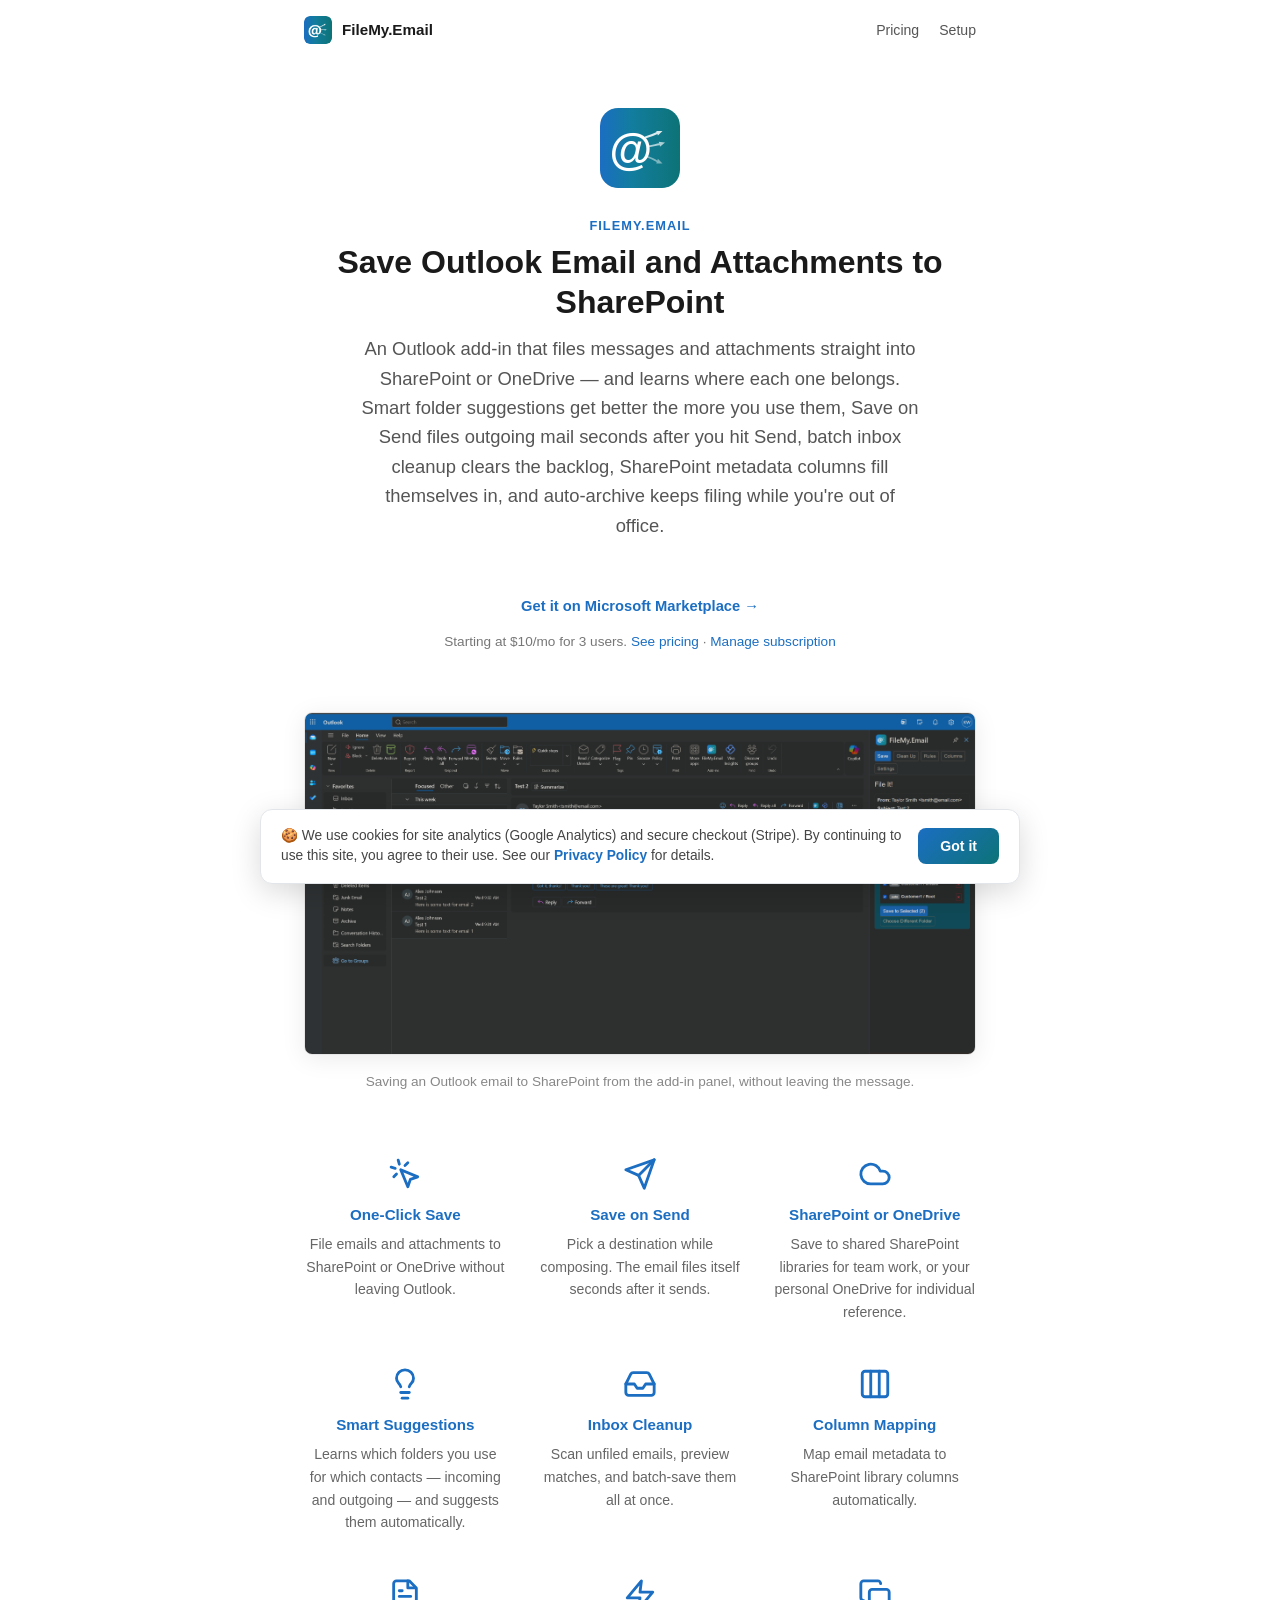
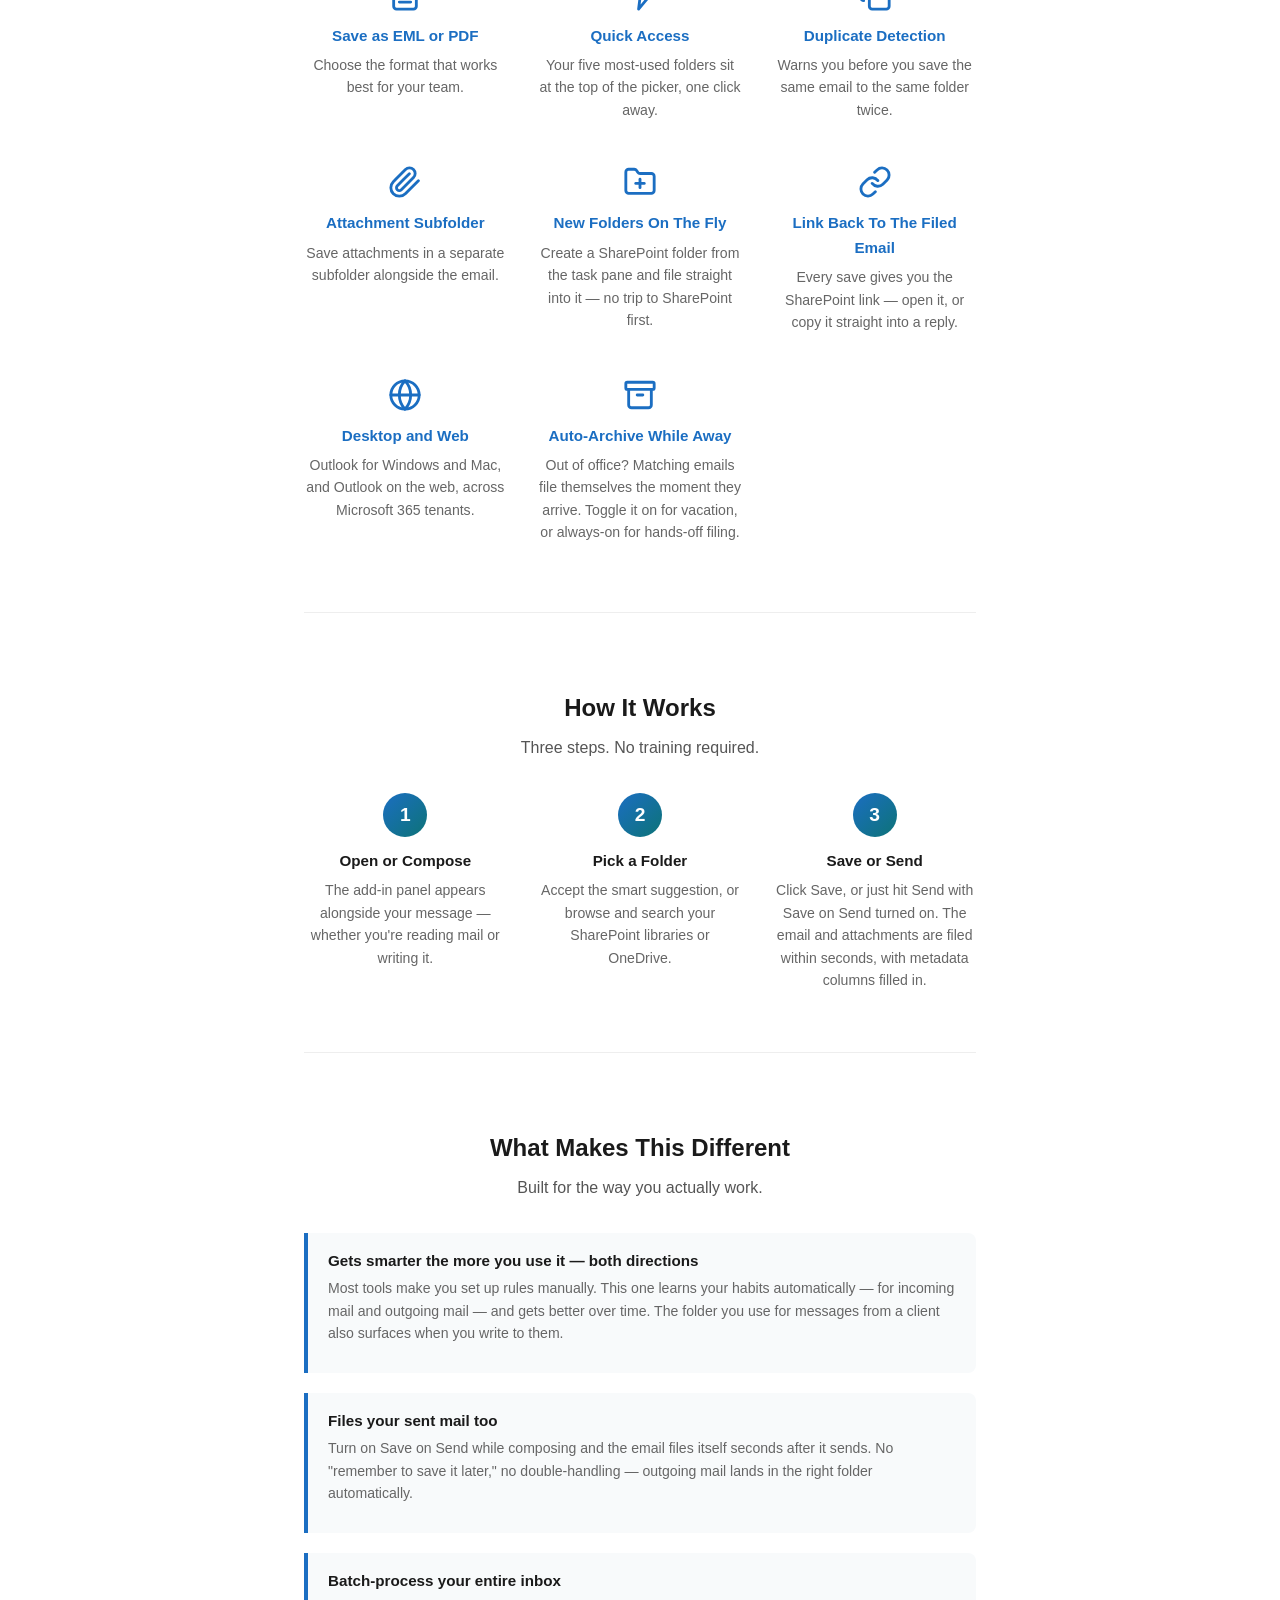
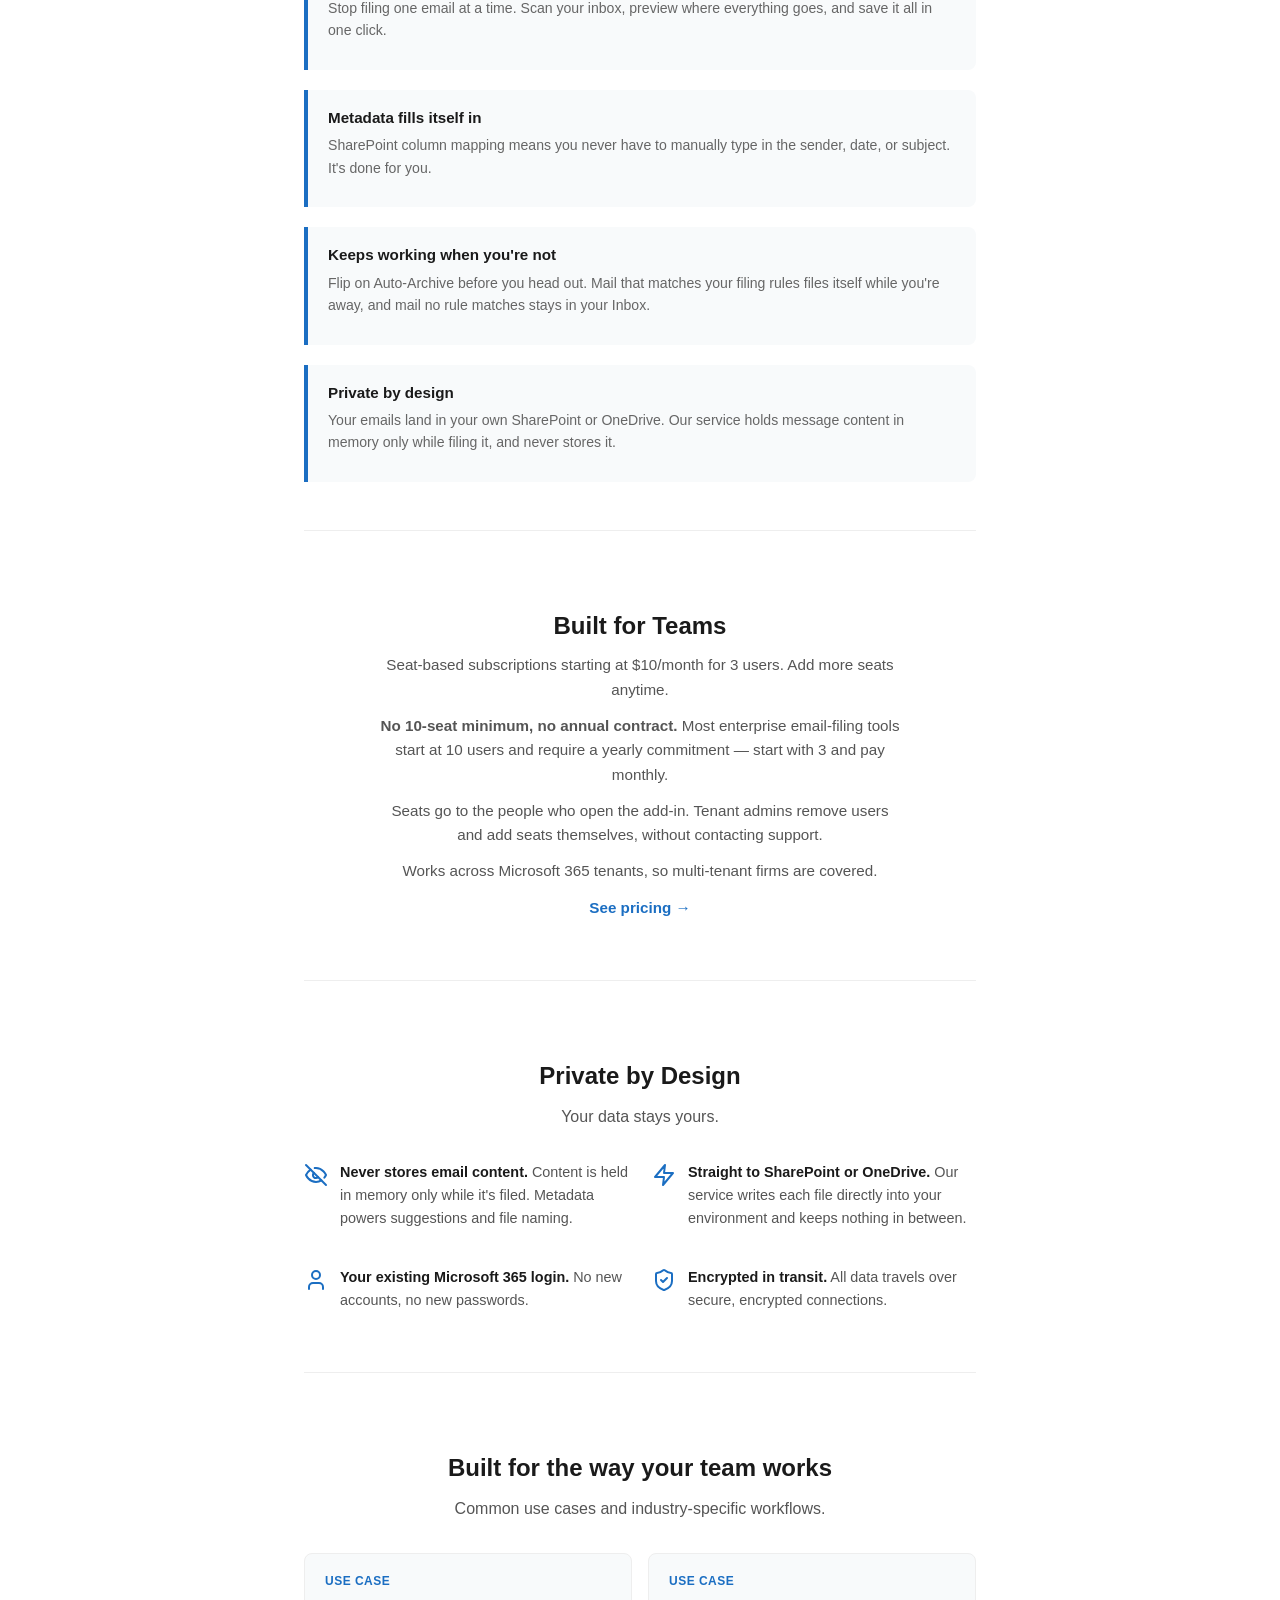
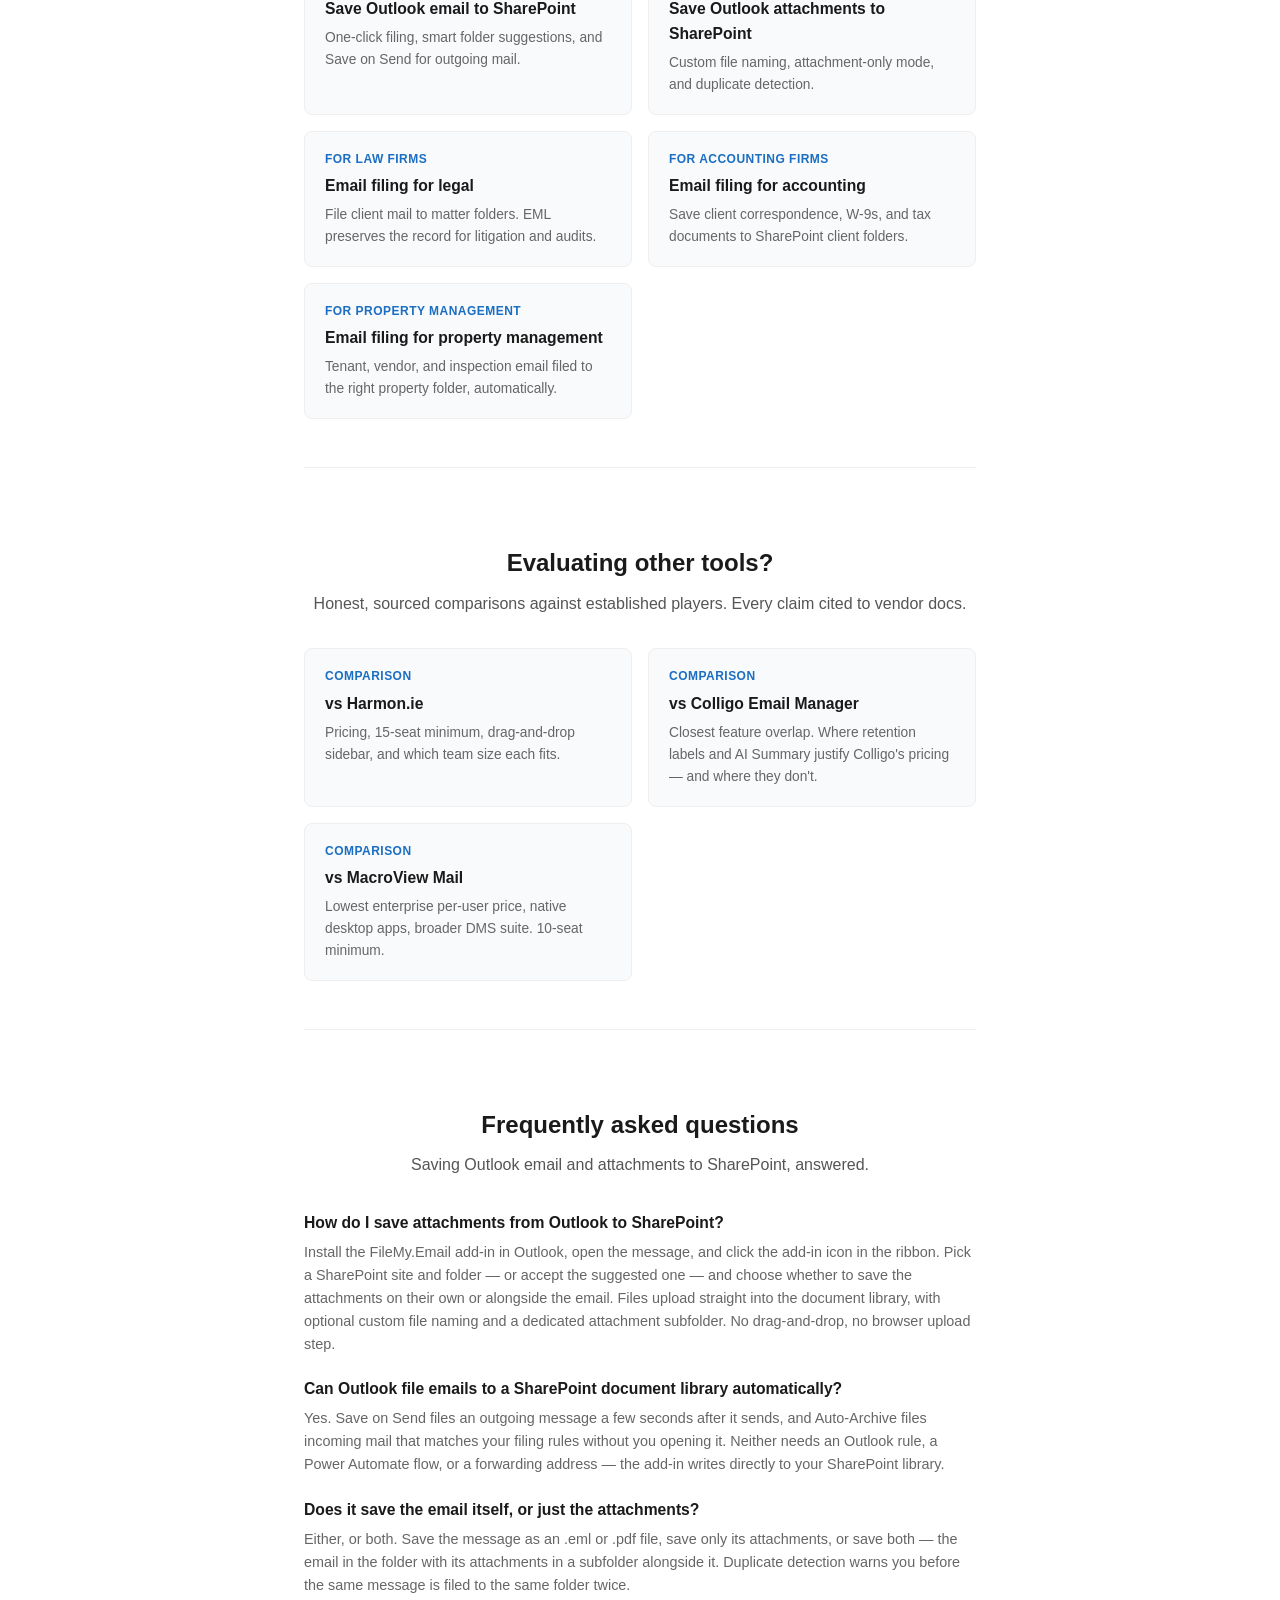
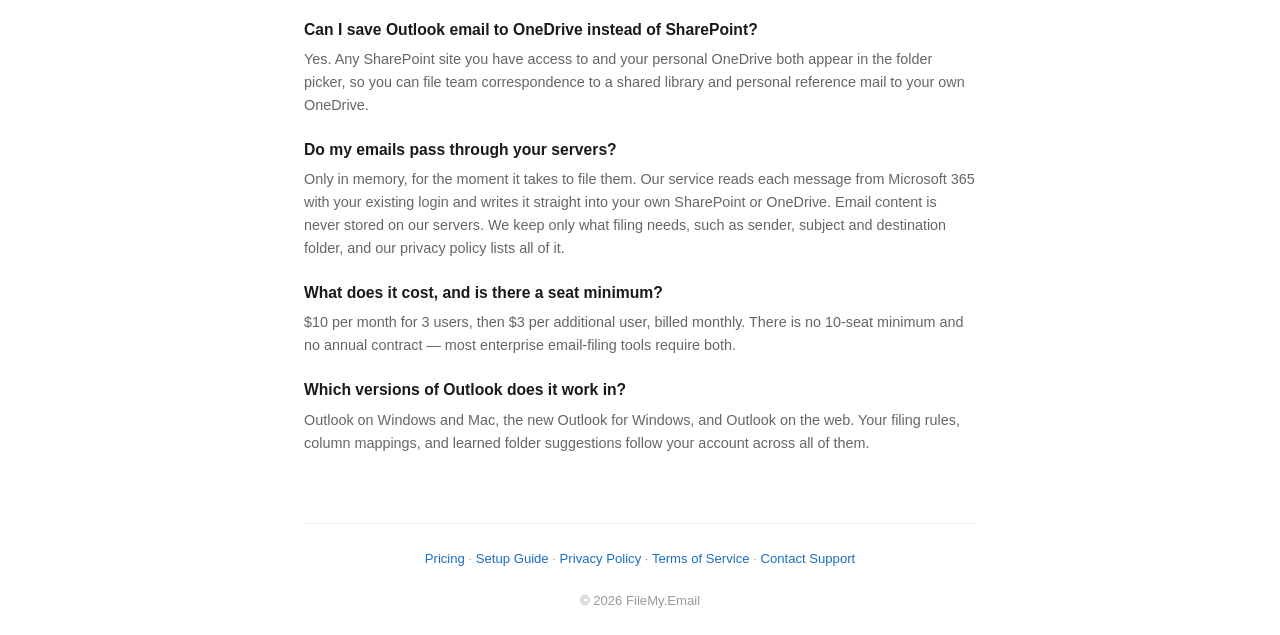
==== commit 9398ed63: "Make the site's feature claims match what the add-in does (#6) * Make the site's feature claims matc" ====
--- a/index.html
+++ b/index.html
@@ -116,7 +116,7 @@
                 "name": "Can Outlook file emails to a SharePoint document library automatically?",
                 "acceptedAnswer": {
                     "@type": "Answer",
-                    "text": "Yes. Save on Send files an outgoing message the moment you hit Send, and Auto-Archive files incoming mail from senders you have already mapped without you opening it. Neither needs an Outlook rule, a Power Automate flow, or a forwarding address — the add-in writes directly to your SharePoint library."
+                    "text": "Yes. Save on Send files an outgoing message a few seconds after it sends, and Auto-Archive files incoming mail that matches your filing rules without you opening it. Neither needs an Outlook rule, a Power Automate flow, or a forwarding address — the add-in writes directly to your SharePoint library."
                 }
             },
             {
@@ -124,7 +124,7 @@
                 "name": "Does it save the email itself, or just the attachments?",
                 "acceptedAnswer": {
                     "@type": "Answer",
-                    "text": "Either, or both. Save the message as an .eml or .pdf file, save only its attachments, or save both — the email in the folder with its attachments in a subfolder alongside it. Duplicate detection stops the same message being filed twice."
+                    "text": "Either, or both. Save the message as an .eml or .pdf file, save only its attachments, or save both — the email in the folder with its attachments in a subfolder alongside it. Duplicate detection warns you before the same message is filed to the same folder twice."
                 }
             },
             {
@@ -156,7 +156,7 @@
                 "name": "Which versions of Outlook does it work in?",
                 "acceptedAnswer": {
                     "@type": "Answer",
-                    "text": "Outlook on Windows and Mac, the new Outlook for Windows, and Outlook on the web. Your favorites, column mappings, and learned folder suggestions follow your account across all of them."
+                    "text": "Outlook on Windows and Mac, the new Outlook for Windows, and Outlook on the web. Your filing rules, column mappings, and learned folder suggestions follow your account across all of them."
                 }
             }
         ]
@@ -339,7 +339,7 @@
 
             <p class="brand-eyebrow">FileMy.Email</p>
             <h1>Save Outlook Email and Attachments to SharePoint</h1>
-            <p class="tagline">An Outlook add-in that files messages and attachments straight into SharePoint or OneDrive — and learns where each one belongs. Smart folder suggestions get better the more you use them, Save on Send files outgoing mail the moment you hit Send, batch inbox cleanup clears the backlog, SharePoint metadata columns fill themselves in, and auto-archive keeps filing while you're out of office.</p>
+            <p class="tagline">An Outlook add-in that files messages and attachments straight into SharePoint or OneDrive — and learns where each one belongs. Smart folder suggestions get better the more you use them, Save on Send files outgoing mail seconds after you hit Send, batch inbox cleanup clears the backlog, SharePoint metadata columns fill themselves in, and auto-archive keeps filing while you're out of office.</p>
         </header>
 
         <div class="cta">
@@ -366,7 +366,7 @@
             <div class="feature">
                 <div class="feature-icon"><svg xmlns="http://www.w3.org/2000/svg" viewBox="0 0 24 24" fill="none" stroke="currentColor" stroke-width="2" stroke-linecap="round" stroke-linejoin="round" aria-hidden="true"><path d="M22 2 11 13"/><path d="m22 2-7 20-4-9-9-4Z"/></svg></div>
                 <h3>Save on Send</h3>
-                <p>Pick a destination while composing. The email files itself the moment you hit Send.</p>
+                <p>Pick a destination while composing. The email files itself seconds after it sends.</p>
             </div>
             <div class="feature">
                 <div class="feature-icon"><svg xmlns="http://www.w3.org/2000/svg" viewBox="0 0 24 24" fill="none" stroke="currentColor" stroke-width="2" stroke-linecap="round" stroke-linejoin="round" aria-hidden="true"><path d="M17.5 19H9a7 7 0 1 1 6.71-9h1.79a4.5 4.5 0 1 1 0 9Z"/></svg></div>
@@ -394,14 +394,14 @@
                 <p>Choose the format that works best for your team.</p>
             </div>
             <div class="feature">
-                <div class="feature-icon"><svg xmlns="http://www.w3.org/2000/svg" viewBox="0 0 24 24" fill="none" stroke="currentColor" stroke-width="2" stroke-linecap="round" stroke-linejoin="round" aria-hidden="true"><polygon points="12 2 15.09 8.26 22 9.27 17 14.14 18.18 21.02 12 17.77 5.82 21.02 7 14.14 2 9.27 8.91 8.26 12 2"/></svg></div>
-                <h3>Favorite Folders</h3>
-                <p>Star your most-used folders for instant access.</p>
+                <div class="feature-icon"><svg xmlns="http://www.w3.org/2000/svg" viewBox="0 0 24 24" fill="none" stroke="currentColor" stroke-width="2" stroke-linecap="round" stroke-linejoin="round" aria-hidden="true"><polygon points="13 2 3 14 12 14 11 22 21 10 12 10 13 2"/></svg></div>
+                <h3>Quick Access</h3>
+                <p>Your five most-used folders sit at the top of the picker, one click away.</p>
             </div>
             <div class="feature">
                 <div class="feature-icon"><svg xmlns="http://www.w3.org/2000/svg" viewBox="0 0 24 24" fill="none" stroke="currentColor" stroke-width="2" stroke-linecap="round" stroke-linejoin="round" aria-hidden="true"><rect width="14" height="14" x="8" y="8" rx="2" ry="2"/><path d="M4 16c-1.1 0-2-.9-2-2V4c0-1.1.9-2 2-2h10c1.1 0 2 .9 2 2"/></svg></div>
                 <h3>Duplicate Detection</h3>
-                <p>Never accidentally save the same email twice.</p>
+                <p>Warns you before you save the same email to the same folder twice.</p>
             </div>
             <div class="feature">
                 <div class="feature-icon"><svg xmlns="http://www.w3.org/2000/svg" viewBox="0 0 24 24" fill="none" stroke="currentColor" stroke-width="2" stroke-linecap="round" stroke-linejoin="round" aria-hidden="true"><path d="M21.44 11.05 12.25 20.24a6 6 0 0 1-8.49-8.49l8.57-8.57A4 4 0 1 1 18 8.84l-8.59 8.57a2 2 0 0 1-2.83-2.83l8.49-8.48"/></svg></div>
@@ -447,7 +447,7 @@
                 <div class="step">
                     <div class="step-number">3</div>
                     <h3>Save or Send</h3>
-                    <p>Click Save, or just hit Send with Save on Send turned on. The email and attachments are filed instantly with metadata columns filled in.</p>
+                    <p>Click Save, or just hit Send with Save on Send turned on. The email and attachments are filed within seconds, with metadata columns filled in.</p>
                 </div>
             </div>
         </section>
@@ -462,7 +462,7 @@
                 </div>
                 <div class="differentiator">
                     <h3>Files your sent mail too</h3>
-                    <p>Turn on Save on Send while composing and the email files itself the second you hit Send. No "remember to save it later," no double-handling — outgoing mail lands in the right folder automatically.</p>
+                    <p>Turn on Save on Send while composing and the email files itself seconds after it sends. No "remember to save it later," no double-handling — outgoing mail lands in the right folder automatically.</p>
                 </div>
                 <div class="differentiator">
                     <h3>Batch-process your entire inbox</h3>
@@ -474,7 +474,7 @@
                 </div>
                 <div class="differentiator">
                     <h3>Keeps working when you're not</h3>
-                    <p>Flip on Auto-Archive before you head out. Matching mail files itself while you're away — only the senders you've already mapped, never anything else.</p>
+                    <p>Flip on Auto-Archive before you head out. Mail that matches your filing rules files itself while you're away, and mail no rule matches stays in your Inbox.</p>
                 </div>
                 <div class="differentiator">
                     <h3>Private by design</h3>
@@ -487,7 +487,7 @@
             <h2 class="section-heading">Built for Teams</h2>
             <p>Seat-based subscriptions starting at $10/month for 3 users. Add more seats anytime.</p>
             <p><strong>No 10-seat minimum, no annual contract.</strong> Most enterprise email-filing tools start at 10 users and require a yearly commitment — start with 3 and pay monthly.</p>
-            <p>Tenant admins manage users directly — add or remove seats without contacting support.</p>
+            <p>Seats go to the people who open the add-in. Tenant admins remove users and add seats themselves, without contacting support.</p>
             <p>Works across Microsoft 365 tenants, so multi-tenant firms are covered.</p>
             <p><a href="/pricing">See pricing &rarr;</a></p>
         </section>
@@ -502,7 +502,7 @@
                 </div>
                 <div class="private-item">
                     <div class="private-icon"><svg xmlns="http://www.w3.org/2000/svg" viewBox="0 0 24 24" fill="none" stroke="currentColor" stroke-width="2" stroke-linecap="round" stroke-linejoin="round" aria-hidden="true"><polygon points="13 2 3 14 12 14 11 22 21 10 12 10 13 2"/></svg></div>
-                    <p><strong>Direct to SharePoint or OneDrive.</strong> Files transfer straight to your environment — nothing stored in between.</p>
+                    <p><strong>Straight to SharePoint or OneDrive.</strong> Our service writes each file directly into your environment and keeps nothing in between.</p>
                 </div>
                 <div class="private-item">
                     <div class="private-icon"><svg xmlns="http://www.w3.org/2000/svg" viewBox="0 0 24 24" fill="none" stroke="currentColor" stroke-width="2" stroke-linecap="round" stroke-linejoin="round" aria-hidden="true"><path d="M19 21v-2a4 4 0 0 0-4-4H9a4 4 0 0 0-4 4v2"/><circle cx="12" cy="7" r="4"/></svg></div>
@@ -578,11 +578,11 @@
             </div>
             <div class="faq-item">
                 <h3>Can Outlook file emails to a SharePoint document library automatically?</h3>
-                <p>Yes. Save on Send files an outgoing message the moment you hit Send, and Auto-Archive files incoming mail from senders you have already mapped without you opening it. Neither needs an Outlook rule, a Power Automate flow, or a forwarding address — the add-in writes directly to your SharePoint library.</p>
+                <p>Yes. Save on Send files an outgoing message a few seconds after it sends, and Auto-Archive files incoming mail that matches your filing rules without you opening it. Neither needs an Outlook rule, a Power Automate flow, or a forwarding address — the add-in writes directly to your SharePoint library.</p>
             </div>
             <div class="faq-item">
                 <h3>Does it save the email itself, or just the attachments?</h3>
-                <p>Either, or both. Save the message as an .eml or .pdf file, save only its attachments, or save both — the email in the folder with its attachments in a subfolder alongside it. Duplicate detection stops the same message being filed twice.</p>
+                <p>Either, or both. Save the message as an .eml or .pdf file, save only its attachments, or save both — the email in the folder with its attachments in a subfolder alongside it. Duplicate detection warns you before the same message is filed to the same folder twice.</p>
             </div>
             <div class="faq-item">
                 <h3>Can I save Outlook email to OneDrive instead of SharePoint?</h3>
@@ -598,7 +598,7 @@
             </div>
             <div class="faq-item">
                 <h3>Which versions of Outlook does it work in?</h3>
-                <p>Outlook on Windows and Mac, the new Outlook for Windows, and Outlook on the web. Your favorites, column mappings, and learned folder suggestions follow your account across all of them.</p>
+                <p>Outlook on Windows and Mac, the new Outlook for Windows, and Outlook on the web. Your filing rules, column mappings, and learned folder suggestions follow your account across all of them.</p>
             </div>
         </section>
 
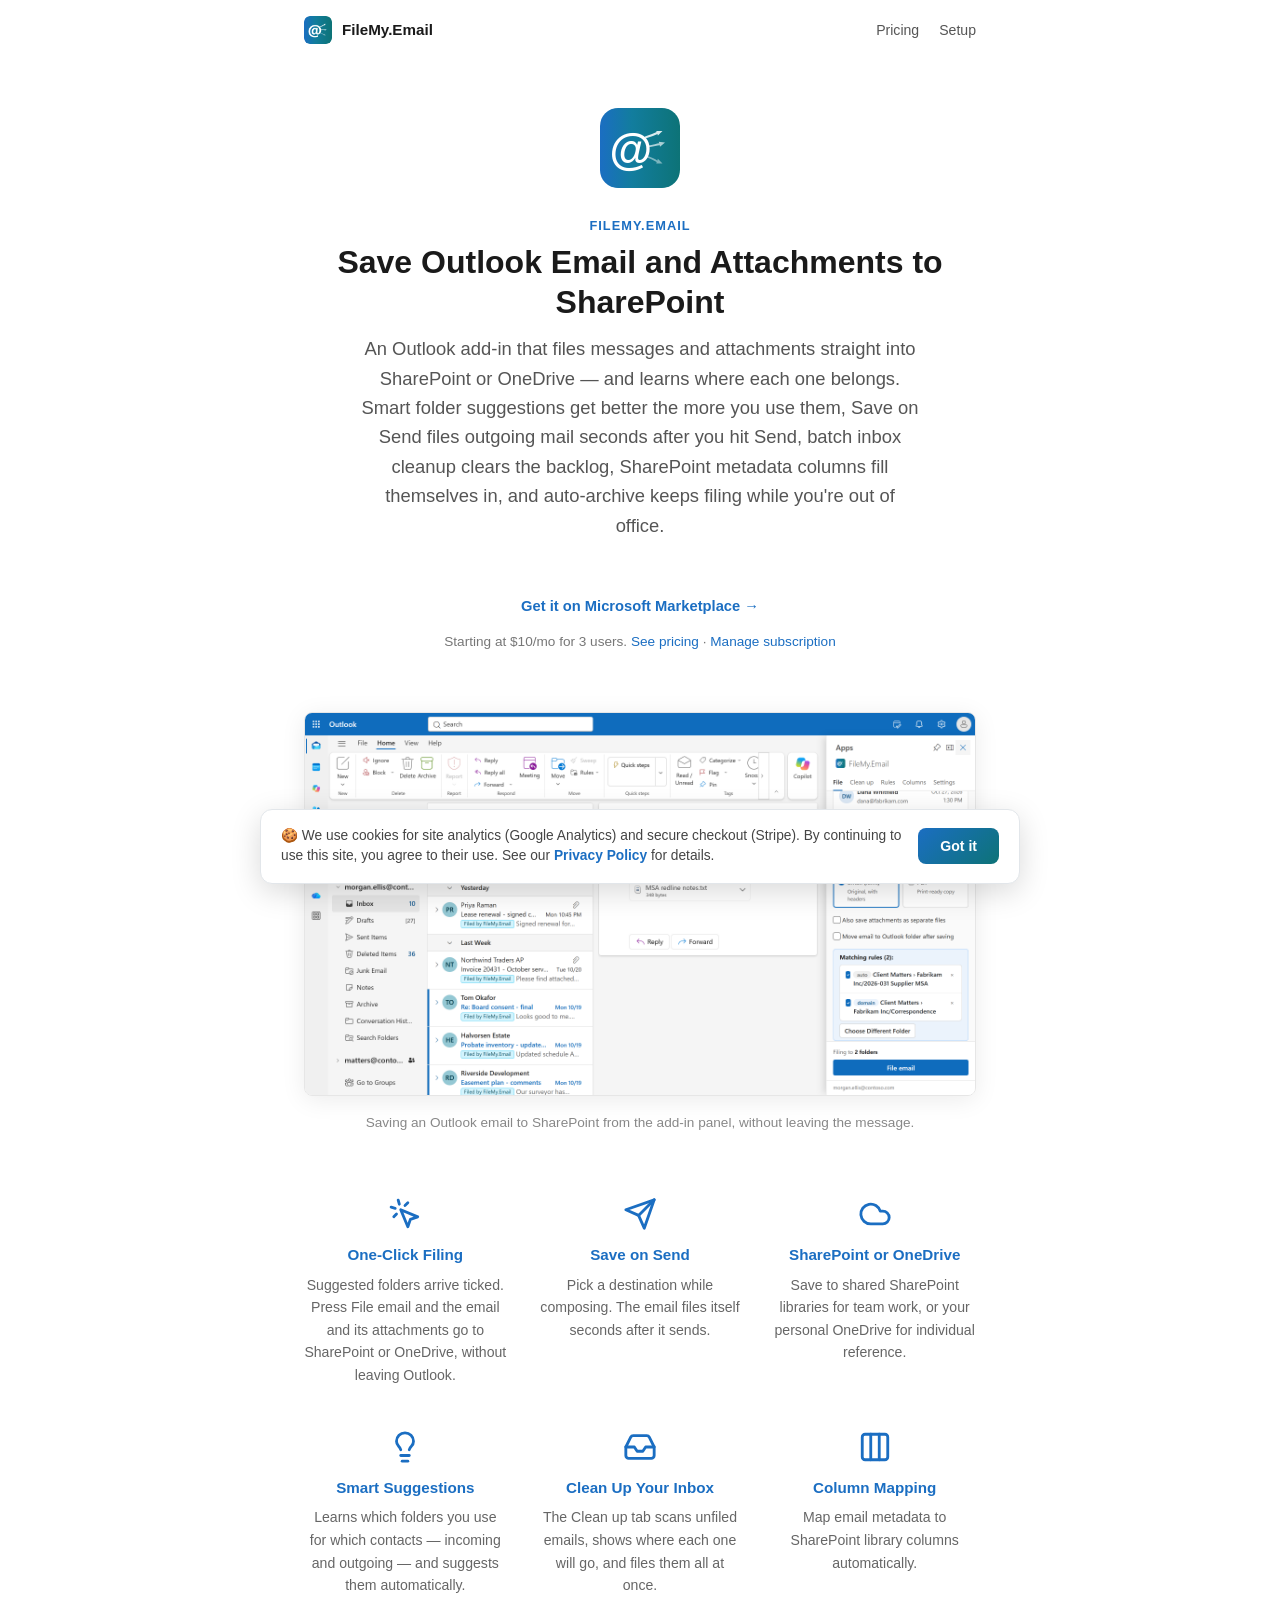
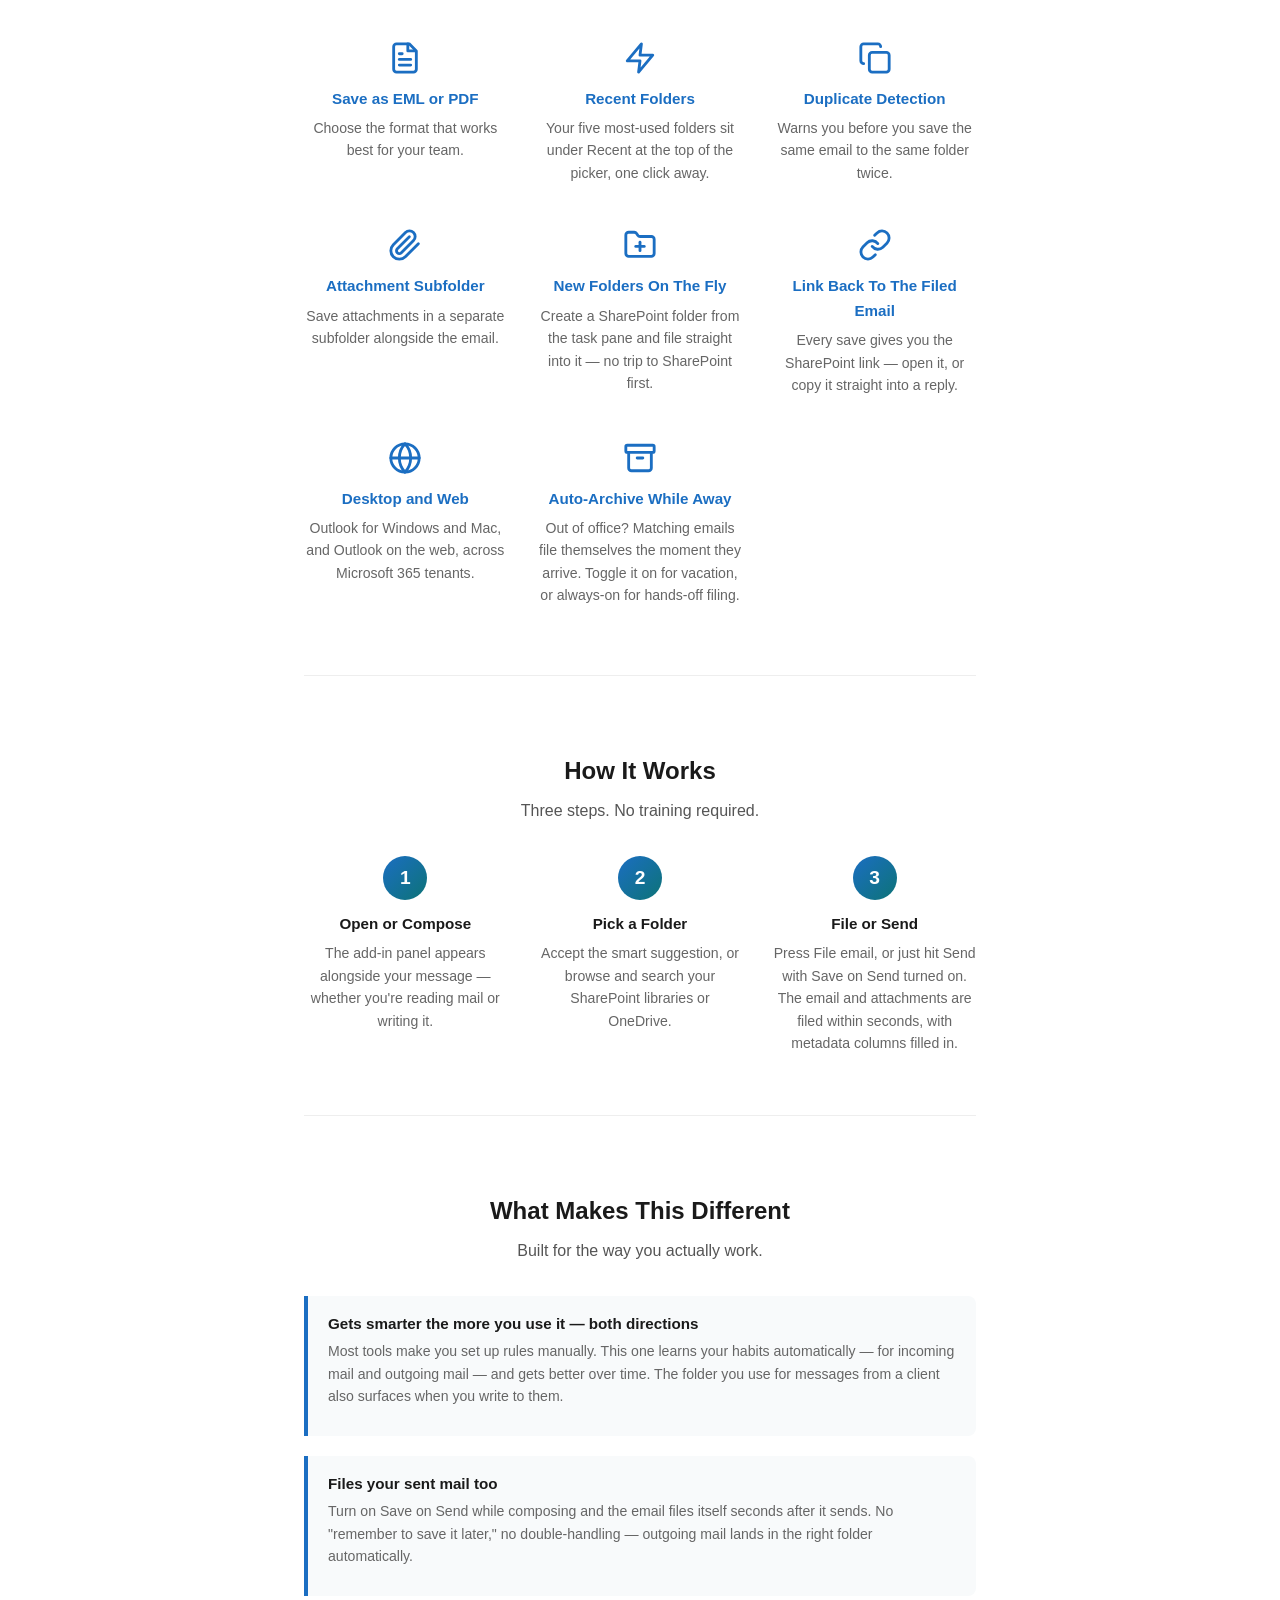
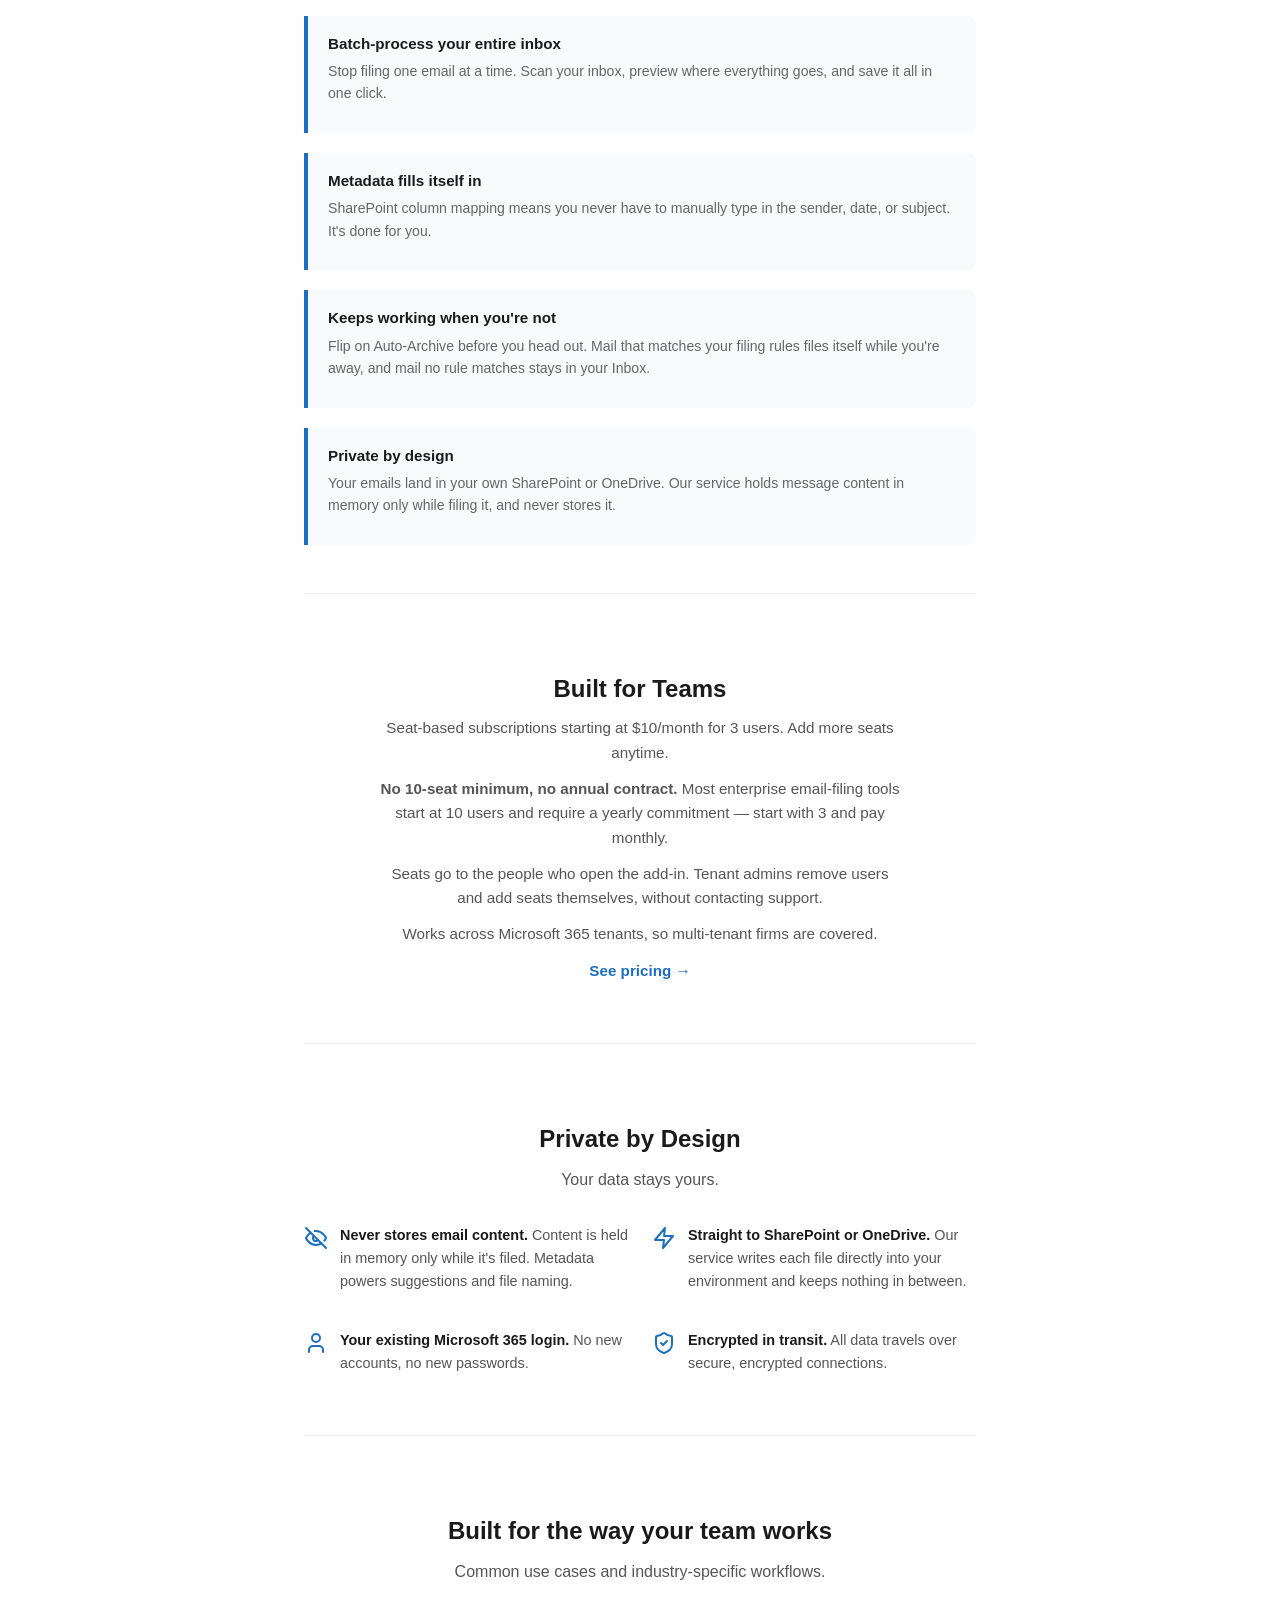
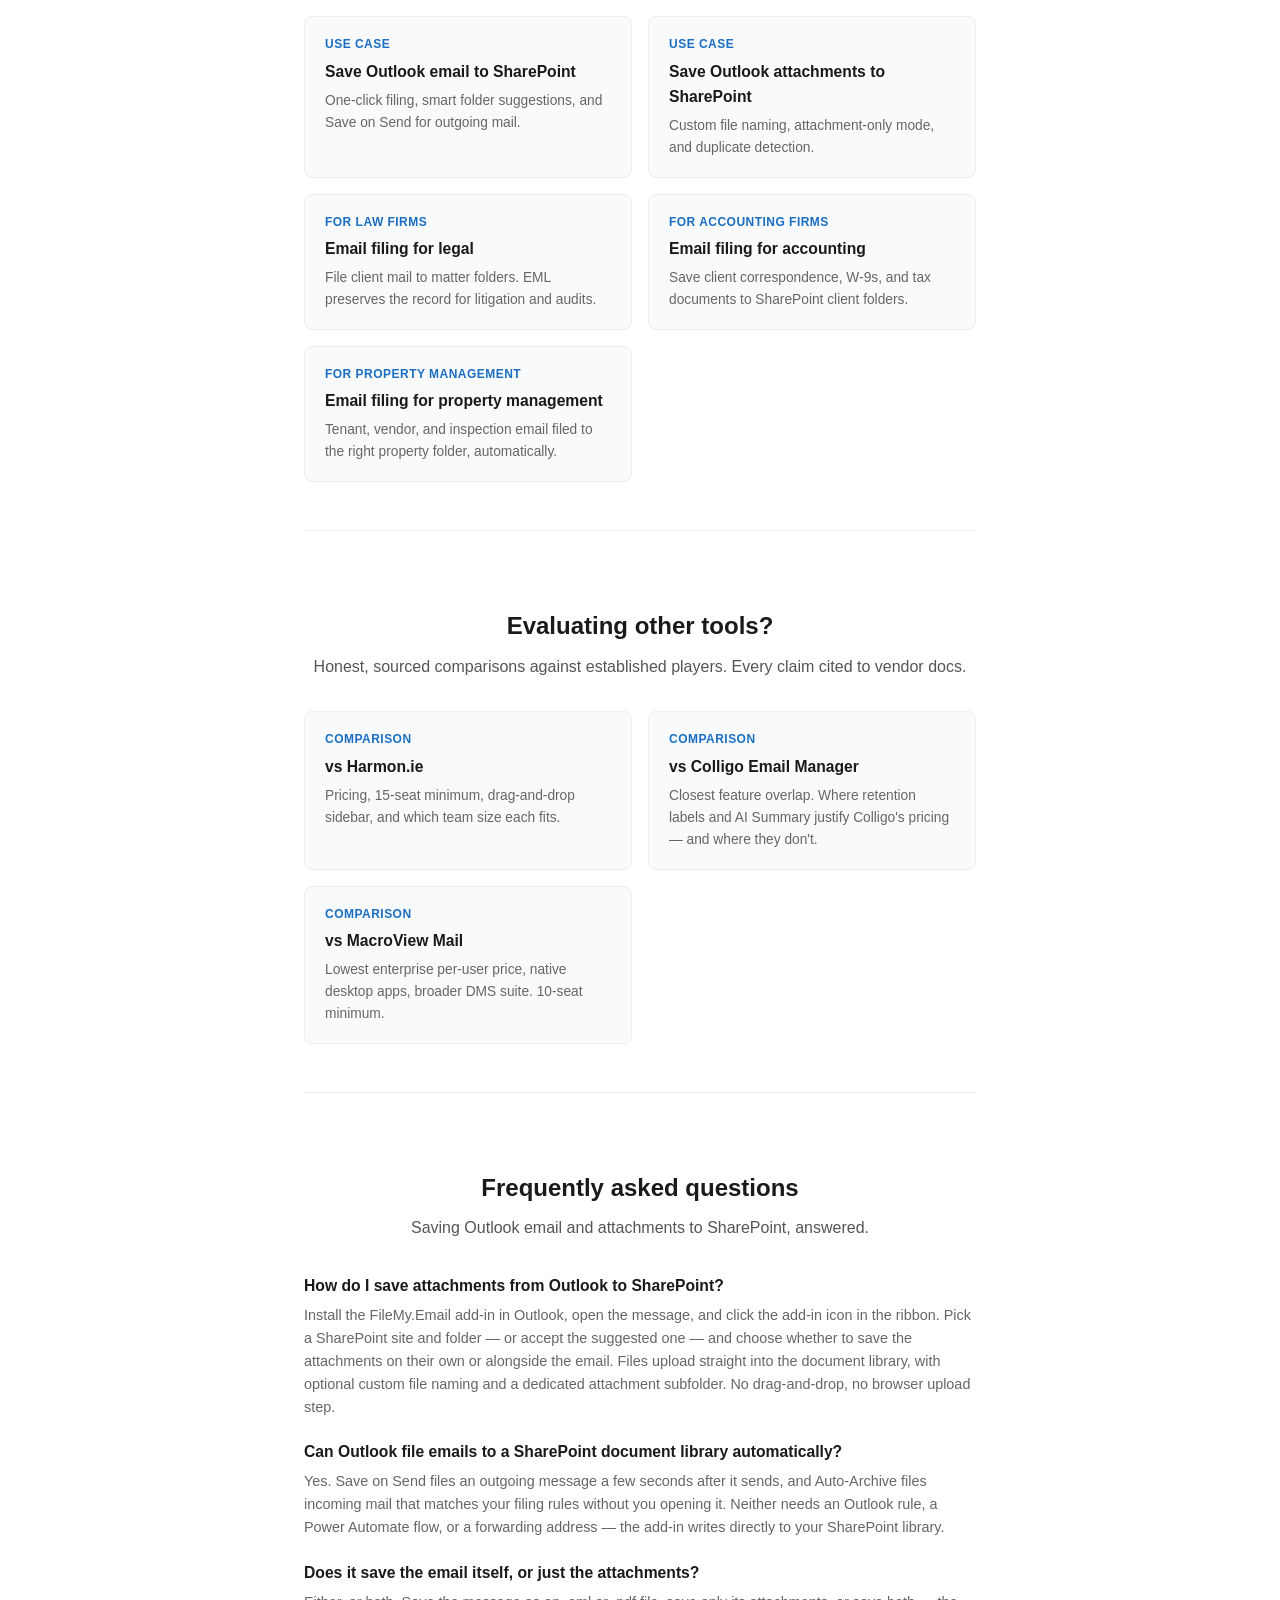
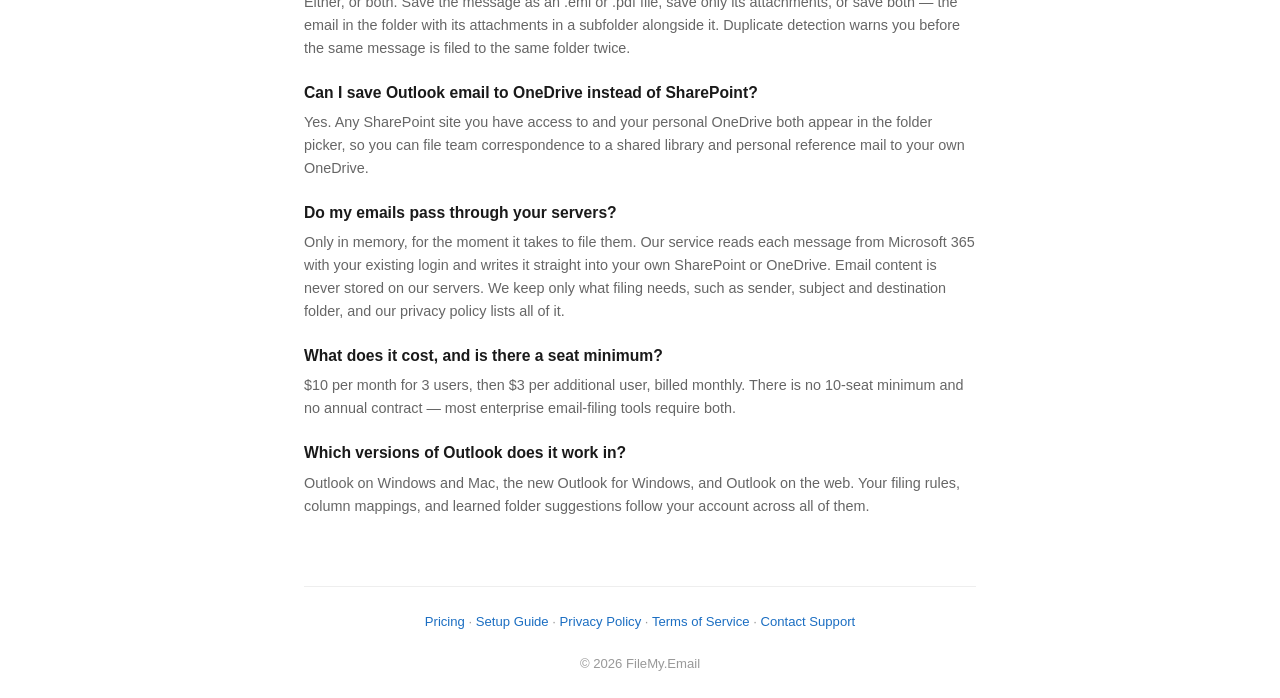
==== commit 97bb6f59: "Use the redesigned pane's names and product shot The add-in's pane redesign renamed what customers s" ====
--- a/index.html
+++ b/index.html
@@ -30,8 +30,8 @@
     <meta property="og:title" content="Save Outlook Email &amp; Attachments to SharePoint | FileMy.Email">
     <meta property="og:description" content="Save Outlook emails and attachments to SharePoint or OneDrive in one click. Smart folder suggestions, Save on Send, and automatic metadata. From $10/mo.">
     <meta property="og:image" content="https://filemy.email/assets/screenshots/screenshot-save-panel.png">
-    <meta property="og:image:width" content="3049">
-    <meta property="og:image:height" content="1552">
+    <meta property="og:image:width" content="2880">
+    <meta property="og:image:height" content="1640">
     <meta property="og:image:alt" content="The FileMy.Email add-in panel open beside an Outlook message, showing SharePoint folder suggestions.">
     <!-- Twitter Card -->
     <meta name="twitter:card" content="summary_large_image">
@@ -353,15 +353,15 @@
         </div>
 
         <div class="screenshot-slot">
-            <img src="/assets/screenshots/screenshot-save-panel.png" width="3049" height="1552" alt="The FileMy.Email add-in panel open beside an Outlook message, showing SharePoint folder suggestions for saving the email and its attachments." loading="lazy" decoding="async" onerror="this.parentNode.style.display='none'">
+            <img src="/assets/screenshots/screenshot-save-panel.png" width="2880" height="1640" alt="The FileMy.Email add-in panel open beside an Outlook message, with two suggested SharePoint folders ticked and the File email button ready to file the email and its attachments." loading="lazy" decoding="async" onerror="this.parentNode.style.display='none'">
             <p class="screenshot-caption">Saving an Outlook email to SharePoint from the add-in panel, without leaving the message.</p>
         </div>
 
         <section class="features">
             <div class="feature">
                 <div class="feature-icon"><svg xmlns="http://www.w3.org/2000/svg" viewBox="0 0 24 24" fill="none" stroke="currentColor" stroke-width="2" stroke-linecap="round" stroke-linejoin="round" aria-hidden="true"><path d="m9 9 5 12 1.8-5.2L21 14Z"/><path d="M7.2 2.2 8 5.1"/><path d="m5.1 8-2.9-.8"/><path d="M14 4.1 12 6"/><path d="m6 12-1.9 2"/></svg></div>
-                <h3>One-Click Save</h3>
-                <p>File emails and attachments to SharePoint or OneDrive without leaving Outlook.</p>
+                <h3>One-Click Filing</h3>
+                <p>Suggested folders arrive ticked. Press File email and the email and its attachments go to SharePoint or OneDrive, without leaving Outlook.</p>
             </div>
             <div class="feature">
                 <div class="feature-icon"><svg xmlns="http://www.w3.org/2000/svg" viewBox="0 0 24 24" fill="none" stroke="currentColor" stroke-width="2" stroke-linecap="round" stroke-linejoin="round" aria-hidden="true"><path d="M22 2 11 13"/><path d="m22 2-7 20-4-9-9-4Z"/></svg></div>
@@ -380,8 +380,8 @@
             </div>
             <div class="feature">
                 <div class="feature-icon"><svg xmlns="http://www.w3.org/2000/svg" viewBox="0 0 24 24" fill="none" stroke="currentColor" stroke-width="2" stroke-linecap="round" stroke-linejoin="round" aria-hidden="true"><polyline points="22 12 16 12 14 15 10 15 8 12 2 12"/><path d="M5.45 5.11 2 12v6a2 2 0 0 0 2 2h16a2 2 0 0 0 2-2v-6l-3.45-6.89A2 2 0 0 0 16.76 4H7.24a2 2 0 0 0-1.79 1.11z"/></svg></div>
-                <h3>Inbox Cleanup</h3>
-                <p>Scan unfiled emails, preview matches, and batch-save them all at once.</p>
+                <h3>Clean Up Your Inbox</h3>
+                <p>The Clean up tab scans unfiled emails, shows where each one will go, and files them all at once.</p>
             </div>
             <div class="feature">
                 <div class="feature-icon"><svg xmlns="http://www.w3.org/2000/svg" viewBox="0 0 24 24" fill="none" stroke="currentColor" stroke-width="2" stroke-linecap="round" stroke-linejoin="round" aria-hidden="true"><rect width="18" height="18" x="3" y="3" rx="2"/><path d="M9 3v18"/><path d="M15 3v18"/></svg></div>
@@ -395,8 +395,8 @@
             </div>
             <div class="feature">
                 <div class="feature-icon"><svg xmlns="http://www.w3.org/2000/svg" viewBox="0 0 24 24" fill="none" stroke="currentColor" stroke-width="2" stroke-linecap="round" stroke-linejoin="round" aria-hidden="true"><polygon points="13 2 3 14 12 14 11 22 21 10 12 10 13 2"/></svg></div>
-                <h3>Quick Access</h3>
-                <p>Your five most-used folders sit at the top of the picker, one click away.</p>
+                <h3>Recent Folders</h3>
+                <p>Your five most-used folders sit under Recent at the top of the picker, one click away.</p>
             </div>
             <div class="feature">
                 <div class="feature-icon"><svg xmlns="http://www.w3.org/2000/svg" viewBox="0 0 24 24" fill="none" stroke="currentColor" stroke-width="2" stroke-linecap="round" stroke-linejoin="round" aria-hidden="true"><rect width="14" height="14" x="8" y="8" rx="2" ry="2"/><path d="M4 16c-1.1 0-2-.9-2-2V4c0-1.1.9-2 2-2h10c1.1 0 2 .9 2 2"/></svg></div>
@@ -446,8 +446,8 @@
                 </div>
                 <div class="step">
                     <div class="step-number">3</div>
-                    <h3>Save or Send</h3>
-                    <p>Click Save, or just hit Send with Save on Send turned on. The email and attachments are filed within seconds, with metadata columns filled in.</p>
+                    <h3>File or Send</h3>
+                    <p>Press File email, or just hit Send with Save on Send turned on. The email and attachments are filed within seconds, with metadata columns filled in.</p>
                 </div>
             </div>
         </section>
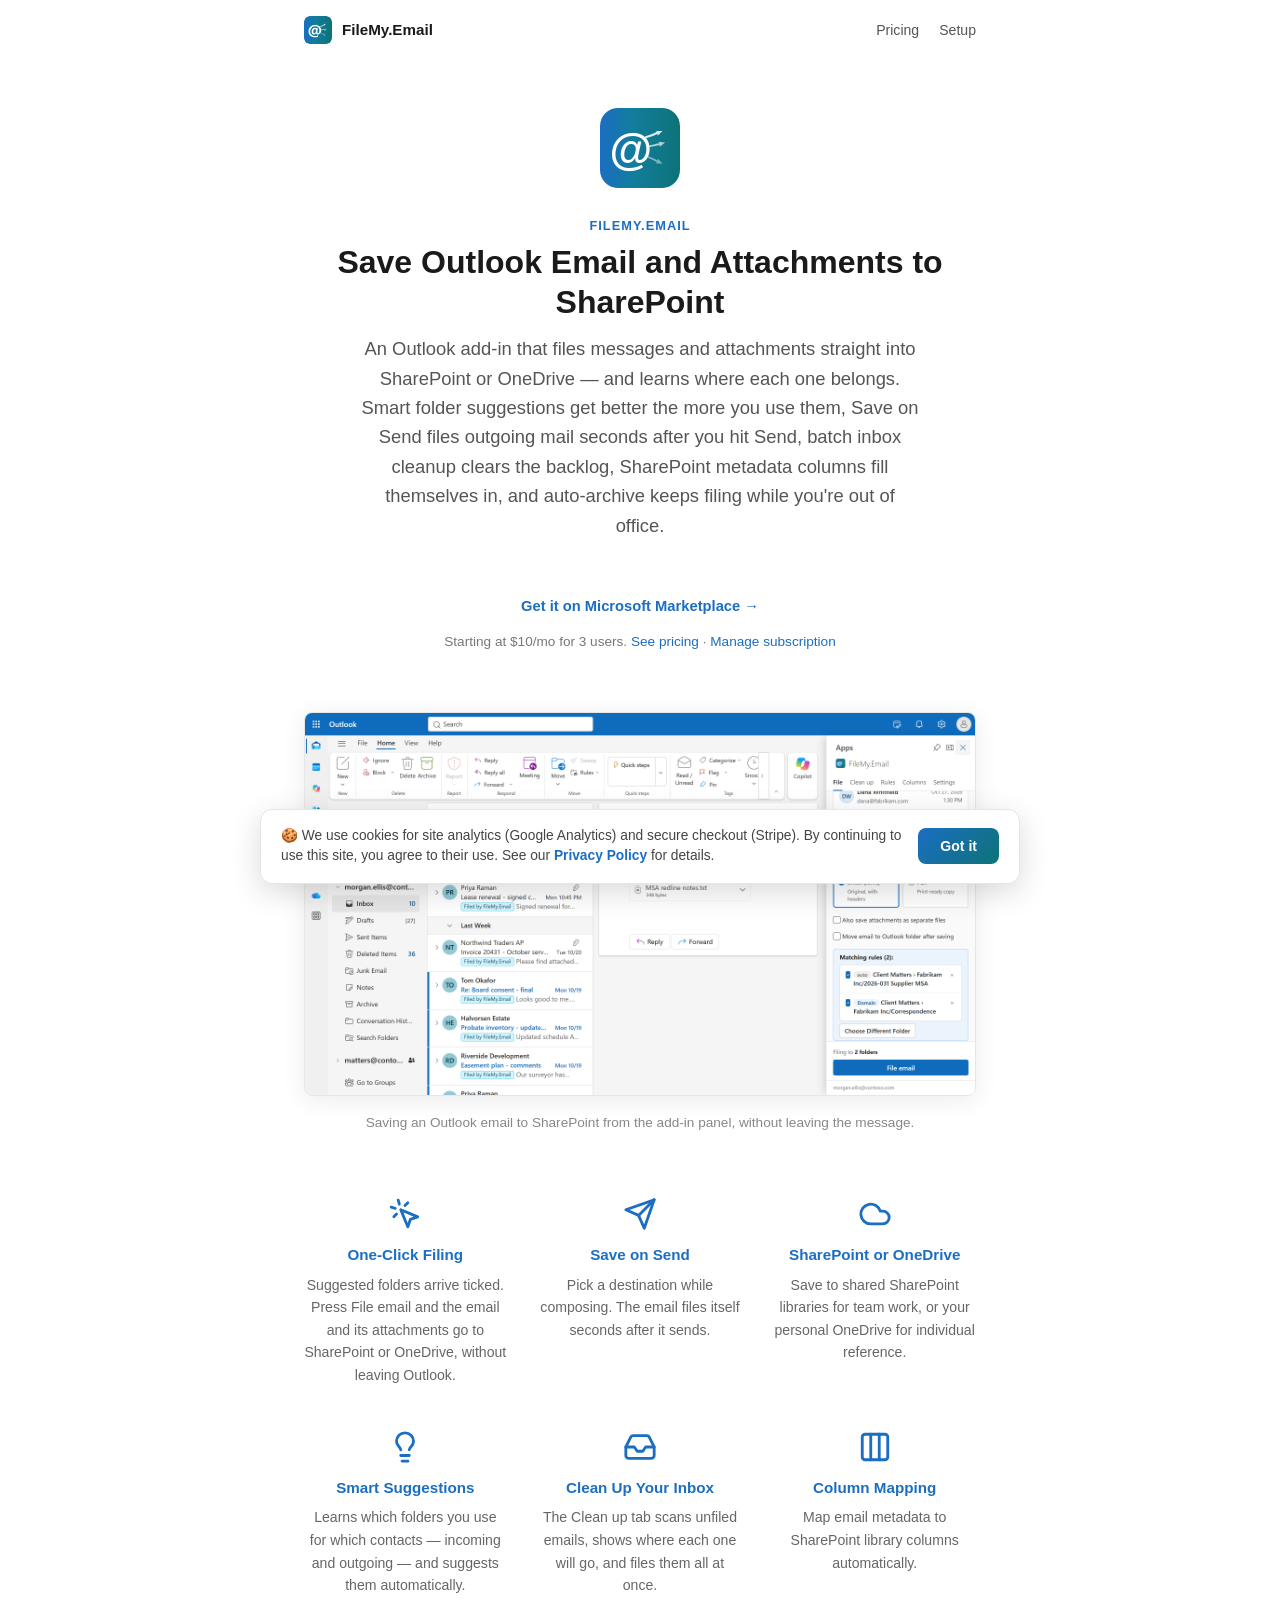
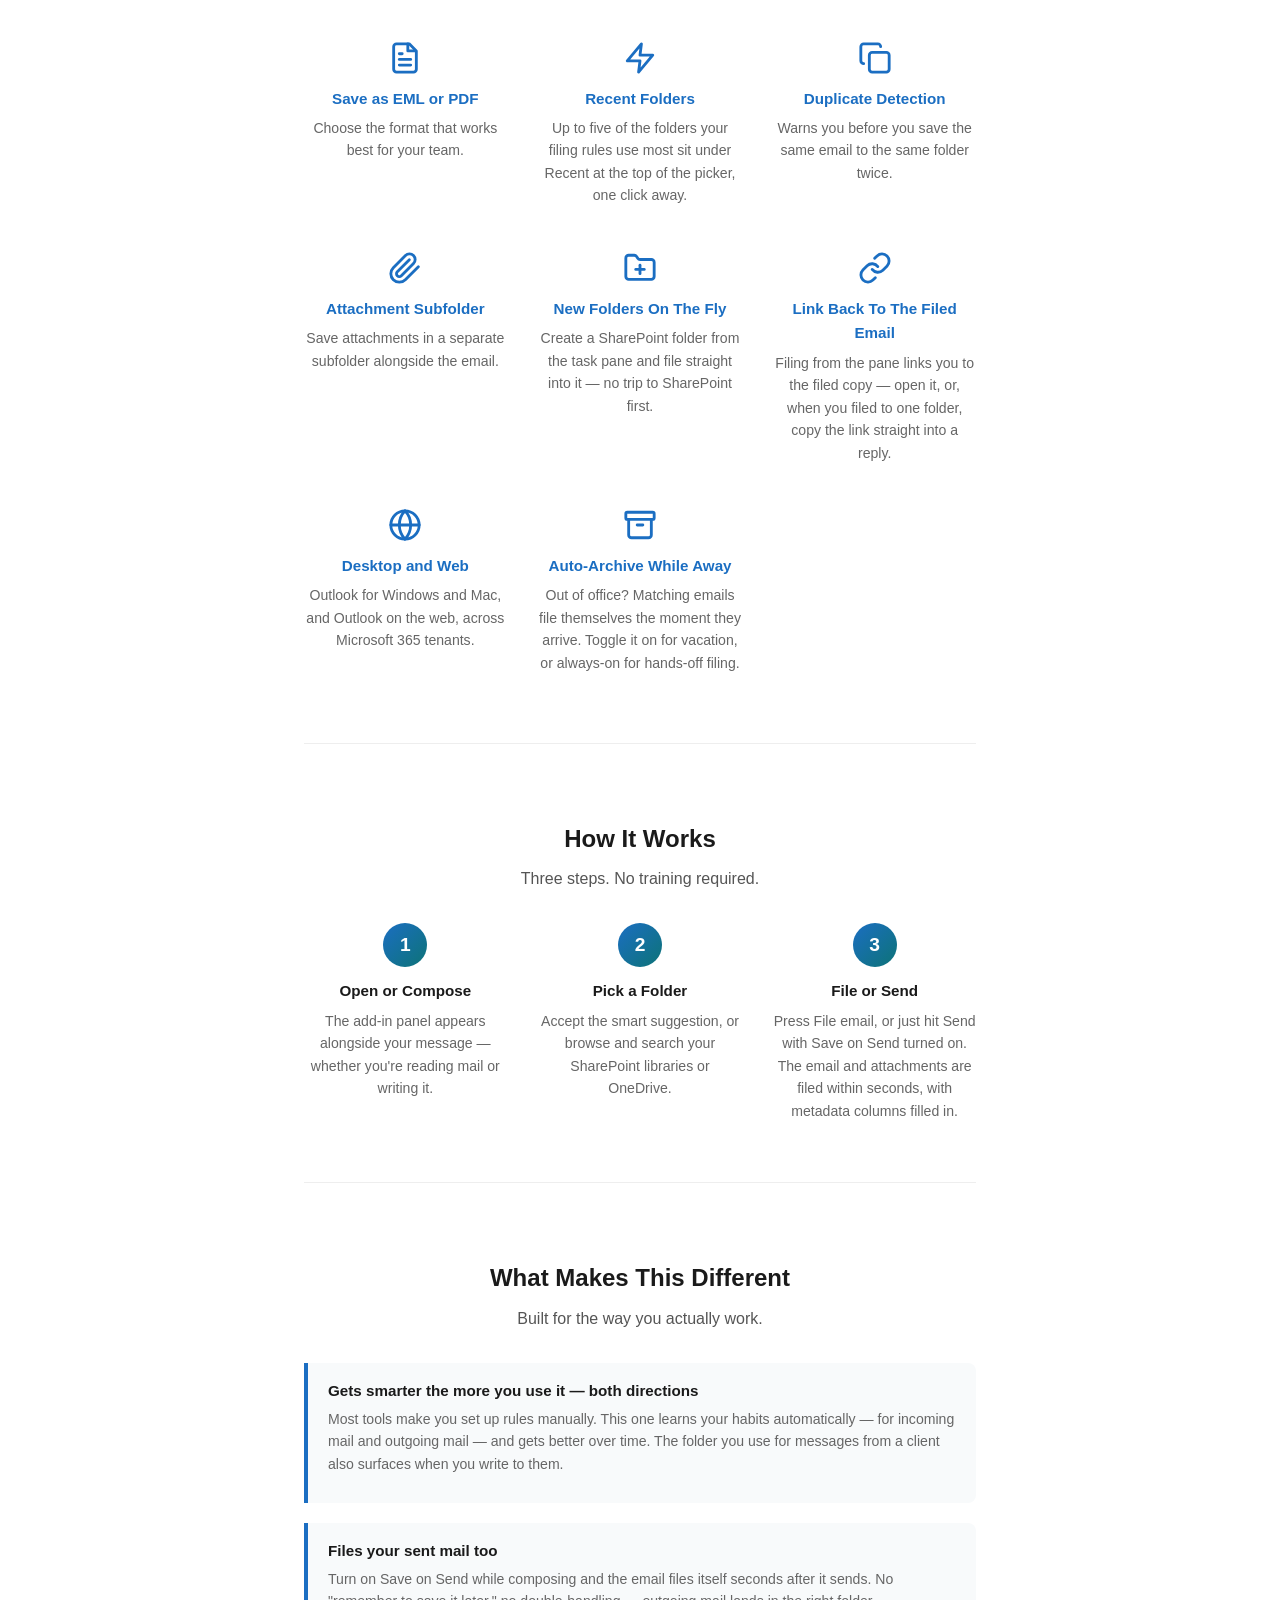
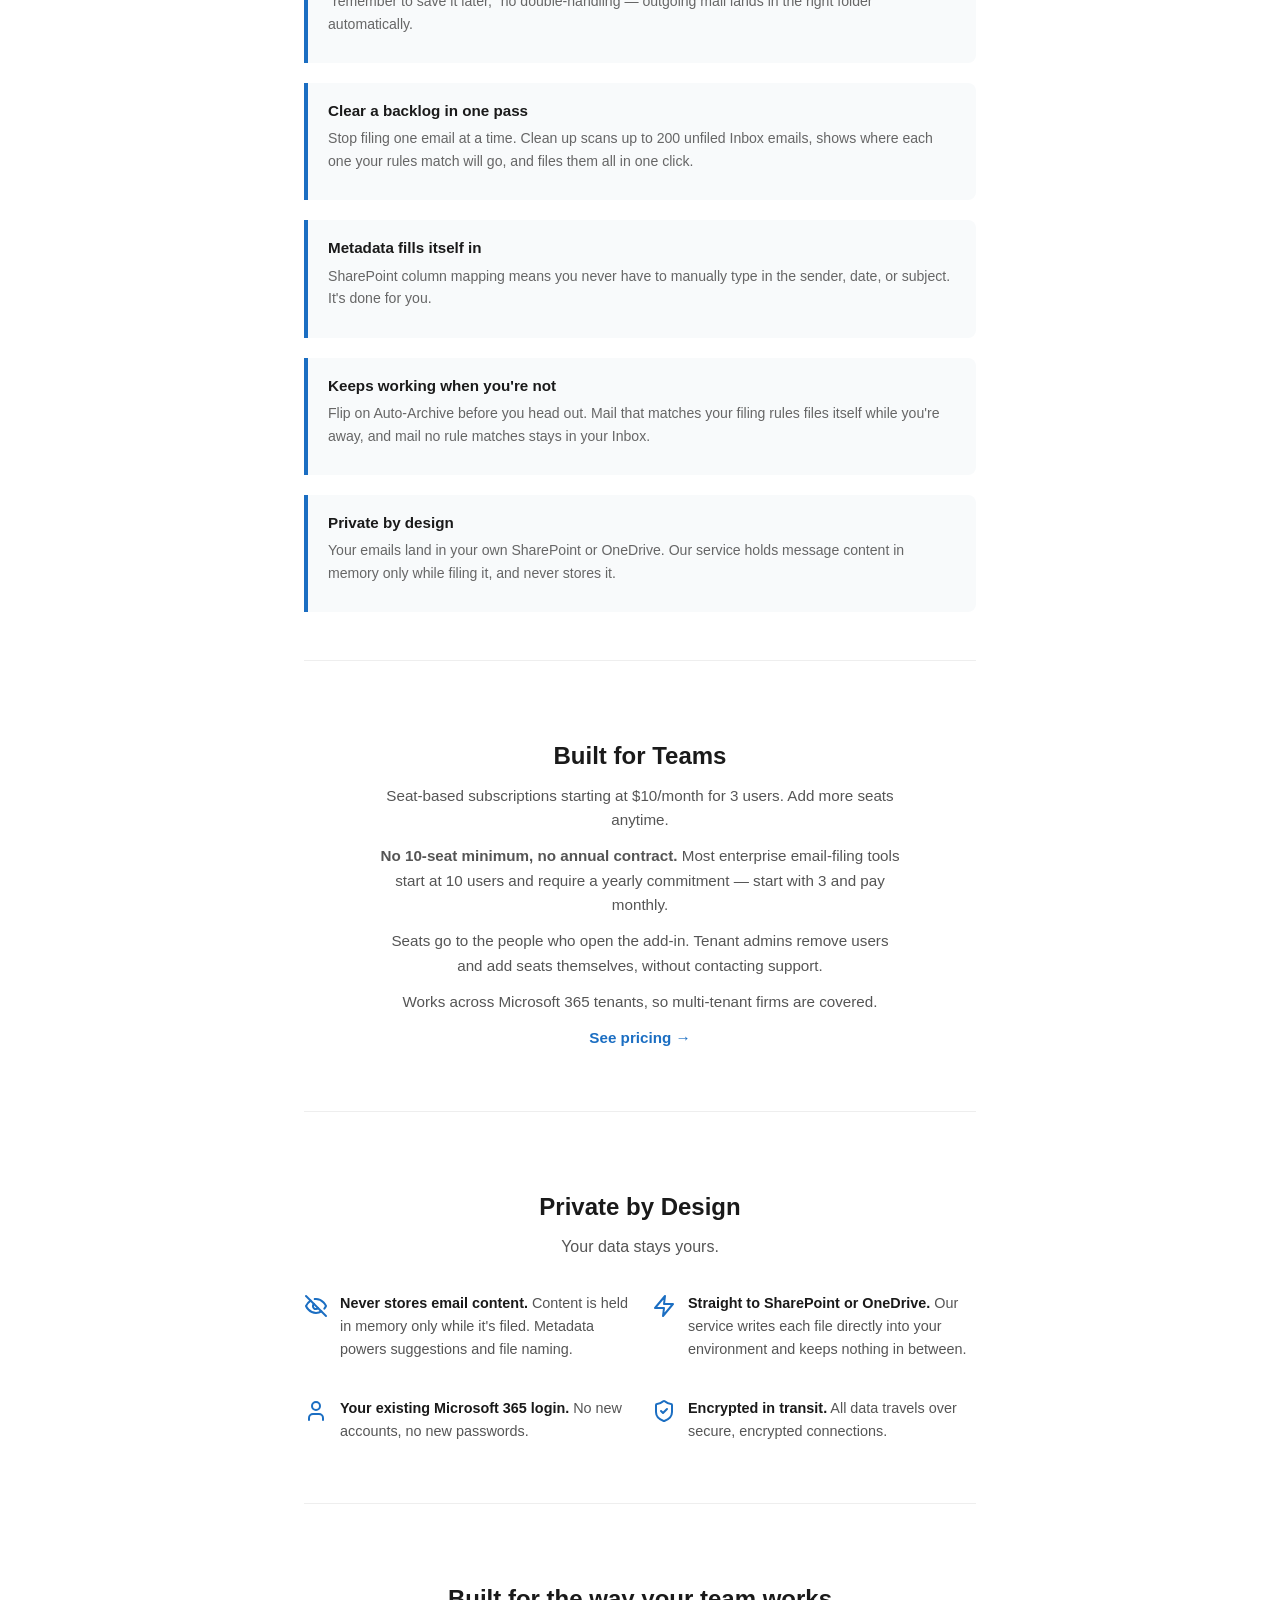
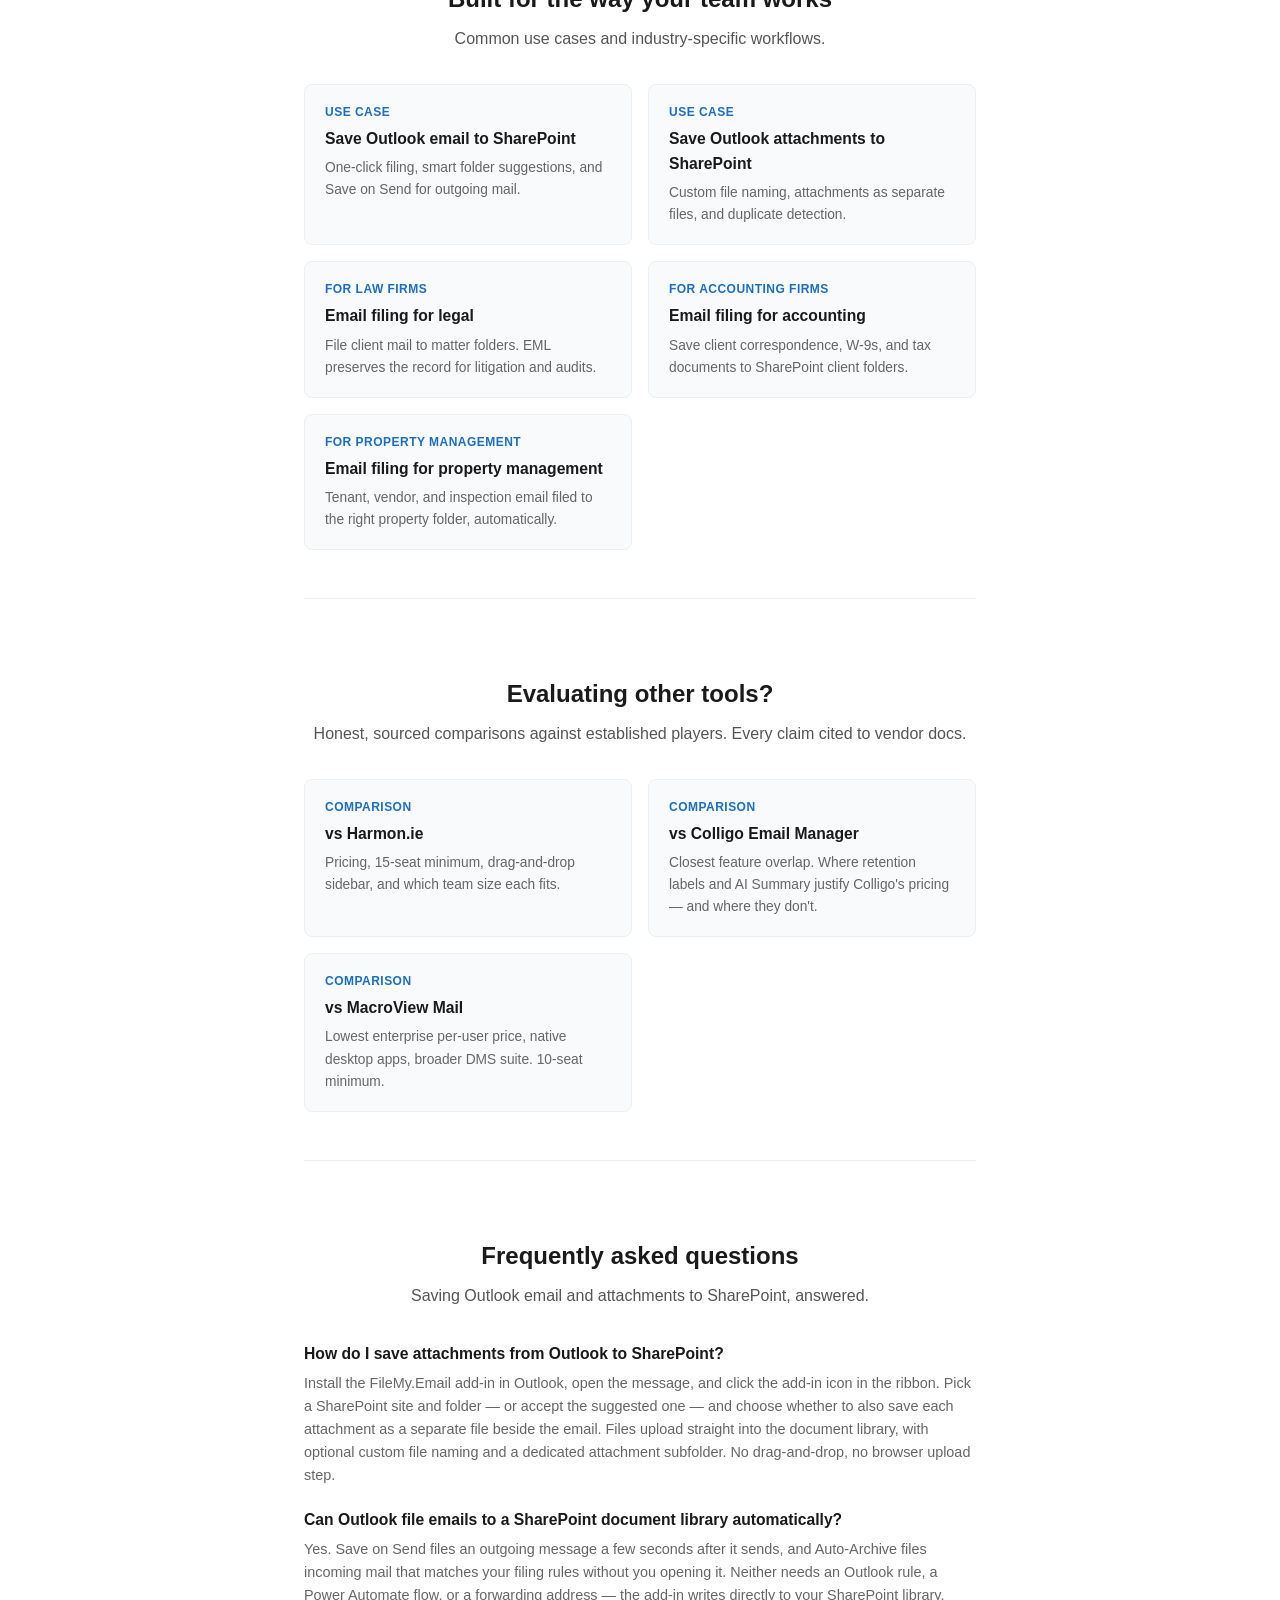
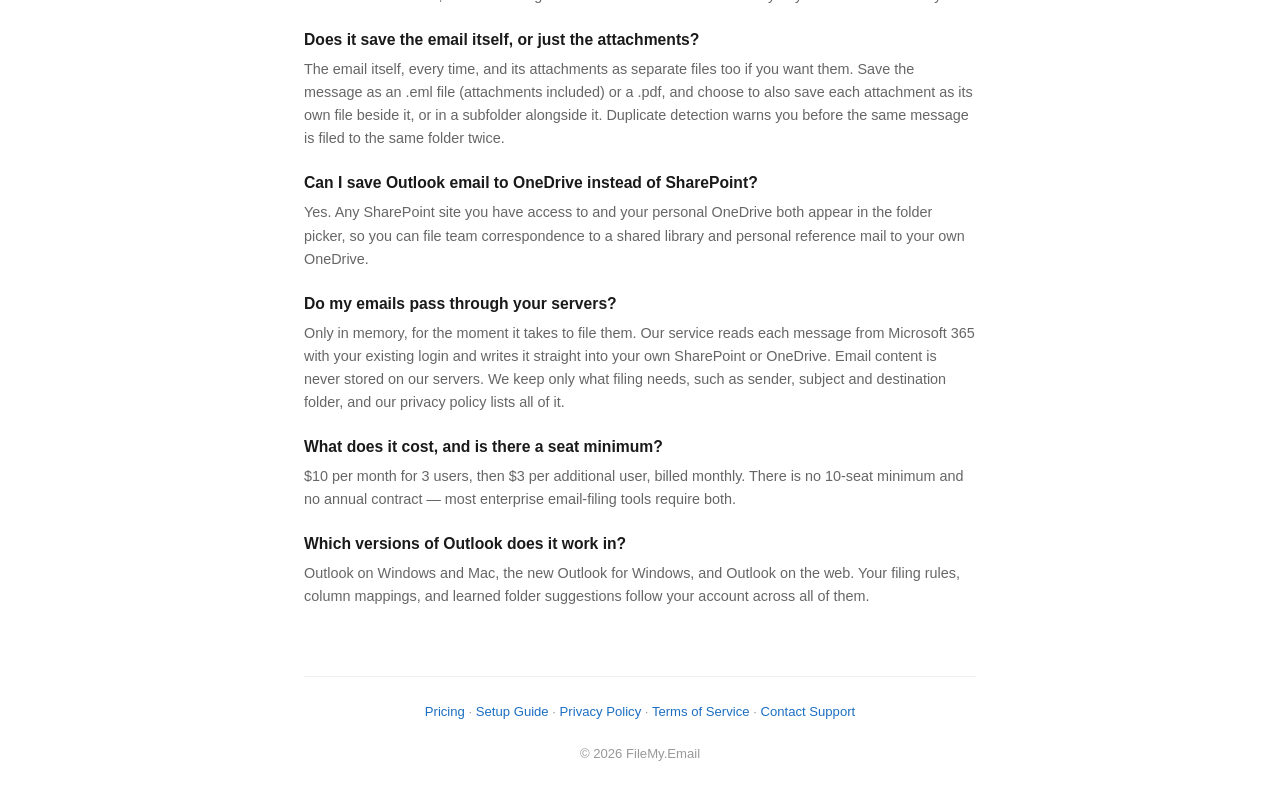
==== commit 6e722308: "Stop promising attachment-only saves, attachment dedup and column tokens Production UAT of jcutrono/" ====
--- a/index.html
+++ b/index.html
@@ -108,7 +108,7 @@
                 "name": "How do I save attachments from Outlook to SharePoint?",
                 "acceptedAnswer": {
                     "@type": "Answer",
-                    "text": "Install the FileMy.Email add-in in Outlook, open the message, and click the add-in icon in the ribbon. Pick a SharePoint site and folder — or accept the suggested one — and choose whether to save the attachments on their own or alongside the email. Files upload straight into the document library, with optional custom file naming and a dedicated attachment subfolder. No drag-and-drop, no browser upload step."
+                    "text": "Install the FileMy.Email add-in in Outlook, open the message, and click the add-in icon in the ribbon. Pick a SharePoint site and folder — or accept the suggested one — and choose whether to also save each attachment as a separate file beside the email. Files upload straight into the document library, with optional custom file naming and a dedicated attachment subfolder. No drag-and-drop, no browser upload step."
                 }
             },
             {
@@ -124,7 +124,7 @@
                 "name": "Does it save the email itself, or just the attachments?",
                 "acceptedAnswer": {
                     "@type": "Answer",
-                    "text": "Either, or both. Save the message as an .eml or .pdf file, save only its attachments, or save both — the email in the folder with its attachments in a subfolder alongside it. Duplicate detection warns you before the same message is filed to the same folder twice."
+                    "text": "The email itself, every time, and its attachments as separate files too if you want them. Save the message as an .eml file (attachments included) or a .pdf, and choose to also save each attachment as its own file beside it, or in a subfolder alongside it. Duplicate detection warns you before the same message is filed to the same folder twice."
                 }
             },
             {
@@ -396,7 +396,7 @@
             <div class="feature">
                 <div class="feature-icon"><svg xmlns="http://www.w3.org/2000/svg" viewBox="0 0 24 24" fill="none" stroke="currentColor" stroke-width="2" stroke-linecap="round" stroke-linejoin="round" aria-hidden="true"><polygon points="13 2 3 14 12 14 11 22 21 10 12 10 13 2"/></svg></div>
                 <h3>Recent Folders</h3>
-                <p>Your five most-used folders sit under Recent at the top of the picker, one click away.</p>
+                <p>Up to five of the folders your filing rules use most sit under Recent at the top of the picker, one click away.</p>
             </div>
             <div class="feature">
                 <div class="feature-icon"><svg xmlns="http://www.w3.org/2000/svg" viewBox="0 0 24 24" fill="none" stroke="currentColor" stroke-width="2" stroke-linecap="round" stroke-linejoin="round" aria-hidden="true"><rect width="14" height="14" x="8" y="8" rx="2" ry="2"/><path d="M4 16c-1.1 0-2-.9-2-2V4c0-1.1.9-2 2-2h10c1.1 0 2 .9 2 2"/></svg></div>
@@ -416,7 +416,7 @@
             <div class="feature">
                 <div class="feature-icon"><svg xmlns="http://www.w3.org/2000/svg" viewBox="0 0 24 24" fill="none" stroke="currentColor" stroke-width="2" stroke-linecap="round" stroke-linejoin="round" aria-hidden="true"><path d="M10 13a5 5 0 0 0 7.54.54l3-3a5 5 0 0 0-7.07-7.07l-1.72 1.71"/><path d="M14 11a5 5 0 0 0-7.54-.54l-3 3a5 5 0 0 0 7.07 7.07l1.71-1.71"/></svg></div>
                 <h3>Link Back To The Filed Email</h3>
-                <p>Every save gives you the SharePoint link &mdash; open it, or copy it straight into a reply.</p>
+                <p>Filing from the pane links you to the filed copy &mdash; open it, or, when you filed to one folder, copy the link straight into a reply.</p>
             </div>
             <div class="feature">
                 <div class="feature-icon"><svg xmlns="http://www.w3.org/2000/svg" viewBox="0 0 24 24" fill="none" stroke="currentColor" stroke-width="2" stroke-linecap="round" stroke-linejoin="round" aria-hidden="true"><circle cx="12" cy="12" r="10"/><path d="M12 2a14.5 14.5 0 0 0 0 20 14.5 14.5 0 0 0 0-20"/><path d="M2 12h20"/></svg></div>
@@ -465,8 +465,8 @@
                     <p>Turn on Save on Send while composing and the email files itself seconds after it sends. No "remember to save it later," no double-handling — outgoing mail lands in the right folder automatically.</p>
                 </div>
                 <div class="differentiator">
-                    <h3>Batch-process your entire inbox</h3>
-                    <p>Stop filing one email at a time. Scan your inbox, preview where everything goes, and save it all in one click.</p>
+                    <h3>Clear a backlog in one pass</h3>
+                    <p>Stop filing one email at a time. Clean up scans up to 200 unfiled Inbox emails, shows where each one your rules match will go, and files them all in one click.</p>
                 </div>
                 <div class="differentiator">
                     <h3>Metadata fills itself in</h3>
@@ -527,7 +527,7 @@
                 <a href="/use-cases/outlook-attachments-to-sharepoint" class="learn-more-card">
                     <div class="lm-label">Use case</div>
                     <div class="lm-title">Save Outlook attachments to SharePoint</div>
-                    <div class="lm-desc">Custom file naming, attachment-only mode, and duplicate detection.</div>
+                    <div class="lm-desc">Custom file naming, attachments as separate files, and duplicate detection.</div>
                 </a>
                 <a href="/industries/legal" class="learn-more-card">
                     <div class="lm-label">For law firms</div>
@@ -574,7 +574,7 @@
             <p class="section-subheading">Saving Outlook email and attachments to SharePoint, answered.</p>
             <div class="faq-item">
                 <h3>How do I save attachments from Outlook to SharePoint?</h3>
-                <p>Install the FileMy.Email add-in in Outlook, open the message, and click the add-in icon in the ribbon. Pick a SharePoint site and folder — or accept the suggested one — and choose whether to save the attachments on their own or alongside the email. Files upload straight into the document library, with optional custom file naming and a dedicated attachment subfolder. No drag-and-drop, no browser upload step.</p>
+                <p>Install the FileMy.Email add-in in Outlook, open the message, and click the add-in icon in the ribbon. Pick a SharePoint site and folder — or accept the suggested one — and choose whether to also save each attachment as a separate file beside the email. Files upload straight into the document library, with optional custom file naming and a dedicated attachment subfolder. No drag-and-drop, no browser upload step.</p>
             </div>
             <div class="faq-item">
                 <h3>Can Outlook file emails to a SharePoint document library automatically?</h3>
@@ -582,7 +582,7 @@
             </div>
             <div class="faq-item">
                 <h3>Does it save the email itself, or just the attachments?</h3>
-                <p>Either, or both. Save the message as an .eml or .pdf file, save only its attachments, or save both — the email in the folder with its attachments in a subfolder alongside it. Duplicate detection warns you before the same message is filed to the same folder twice.</p>
+                <p>The email itself, every time, and its attachments as separate files too if you want them. Save the message as an .eml file (attachments included) or a .pdf, and choose to also save each attachment as its own file beside it, or in a subfolder alongside it. Duplicate detection warns you before the same message is filed to the same folder twice.</p>
             </div>
             <div class="faq-item">
                 <h3>Can I save Outlook email to OneDrive instead of SharePoint?</h3>
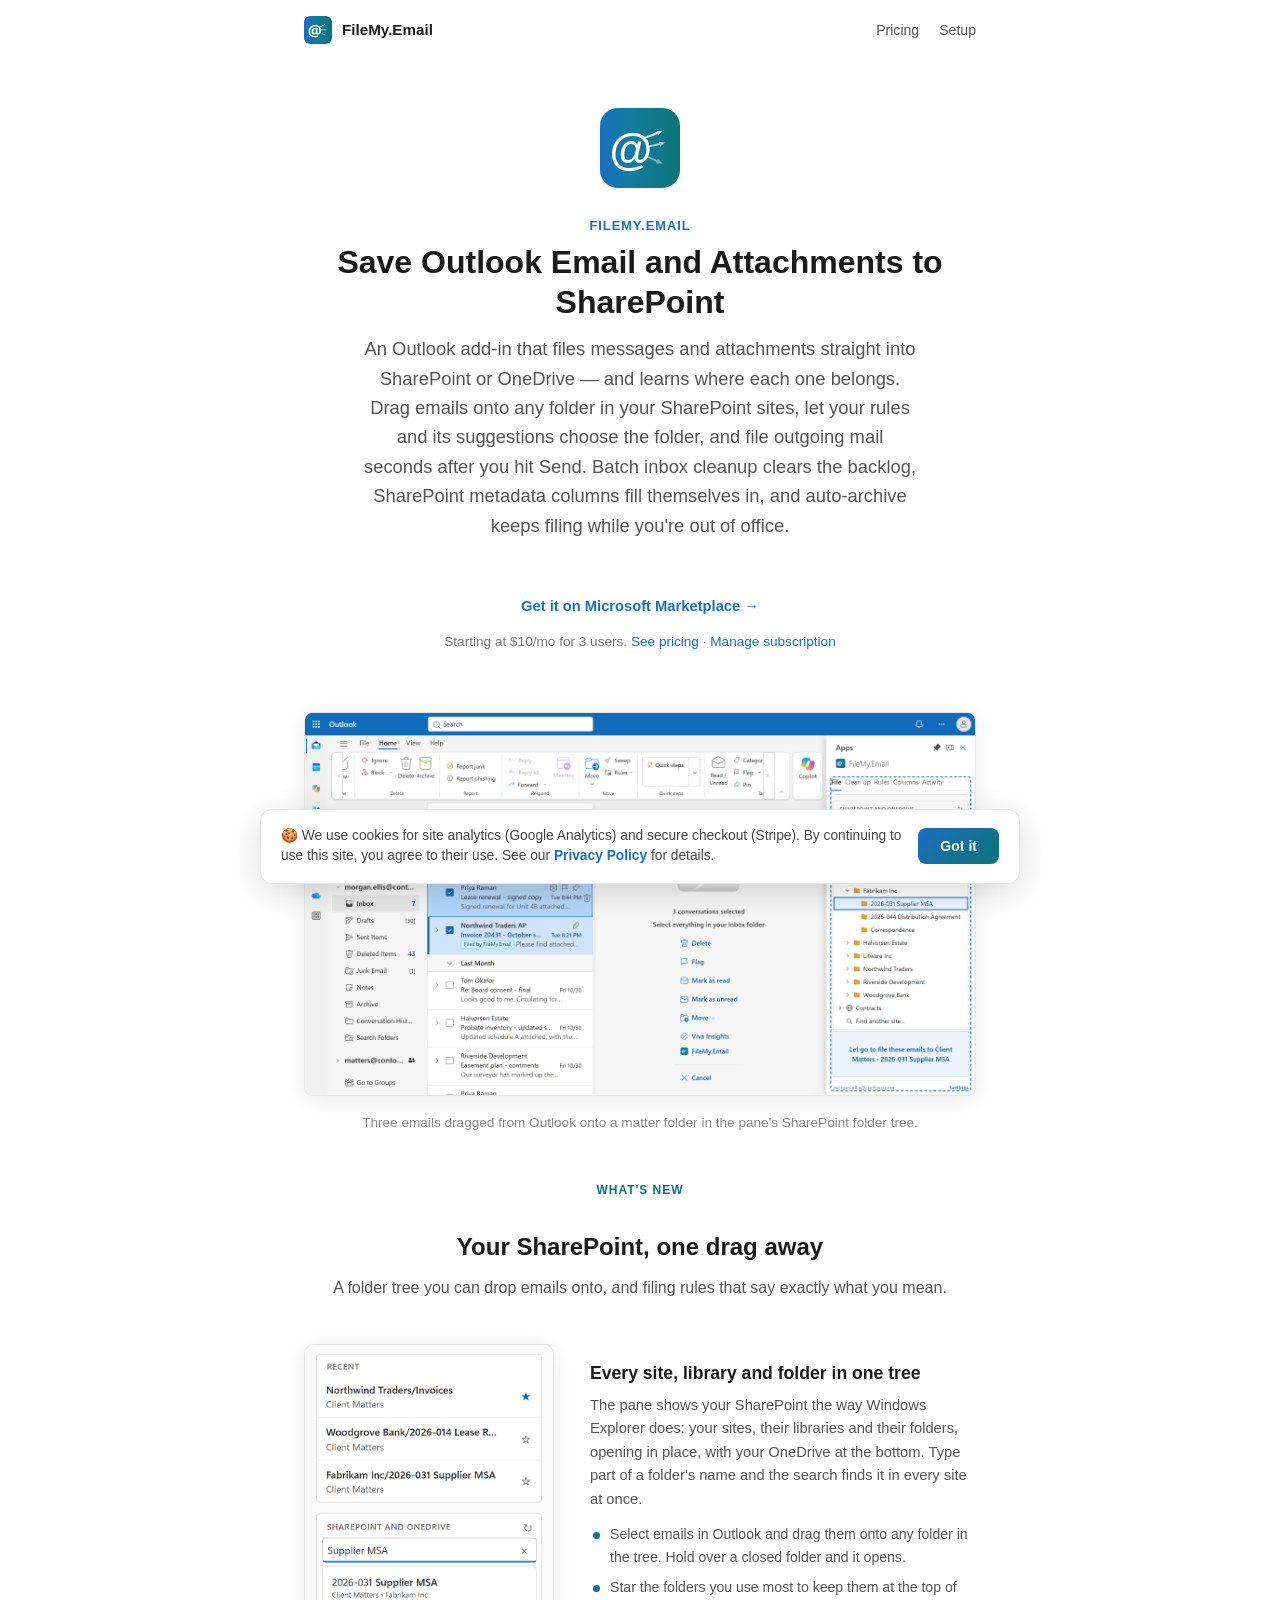
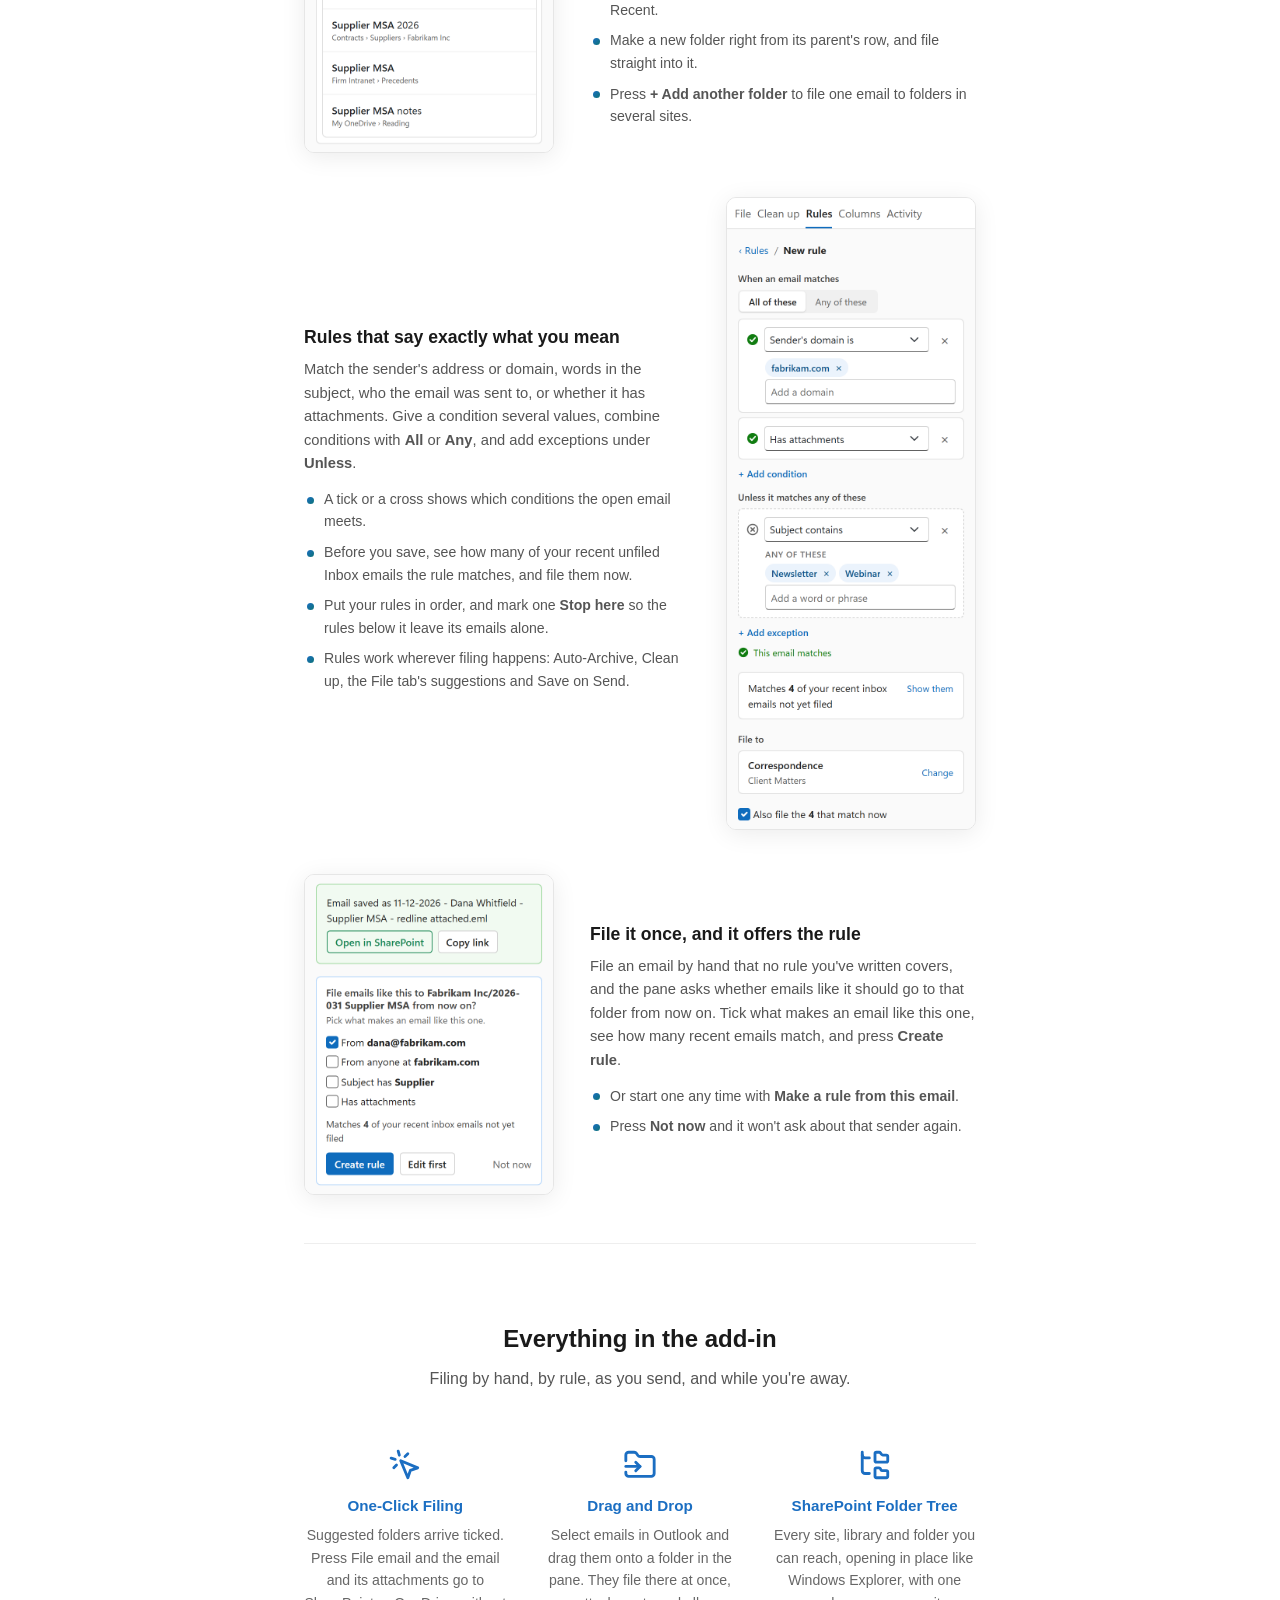
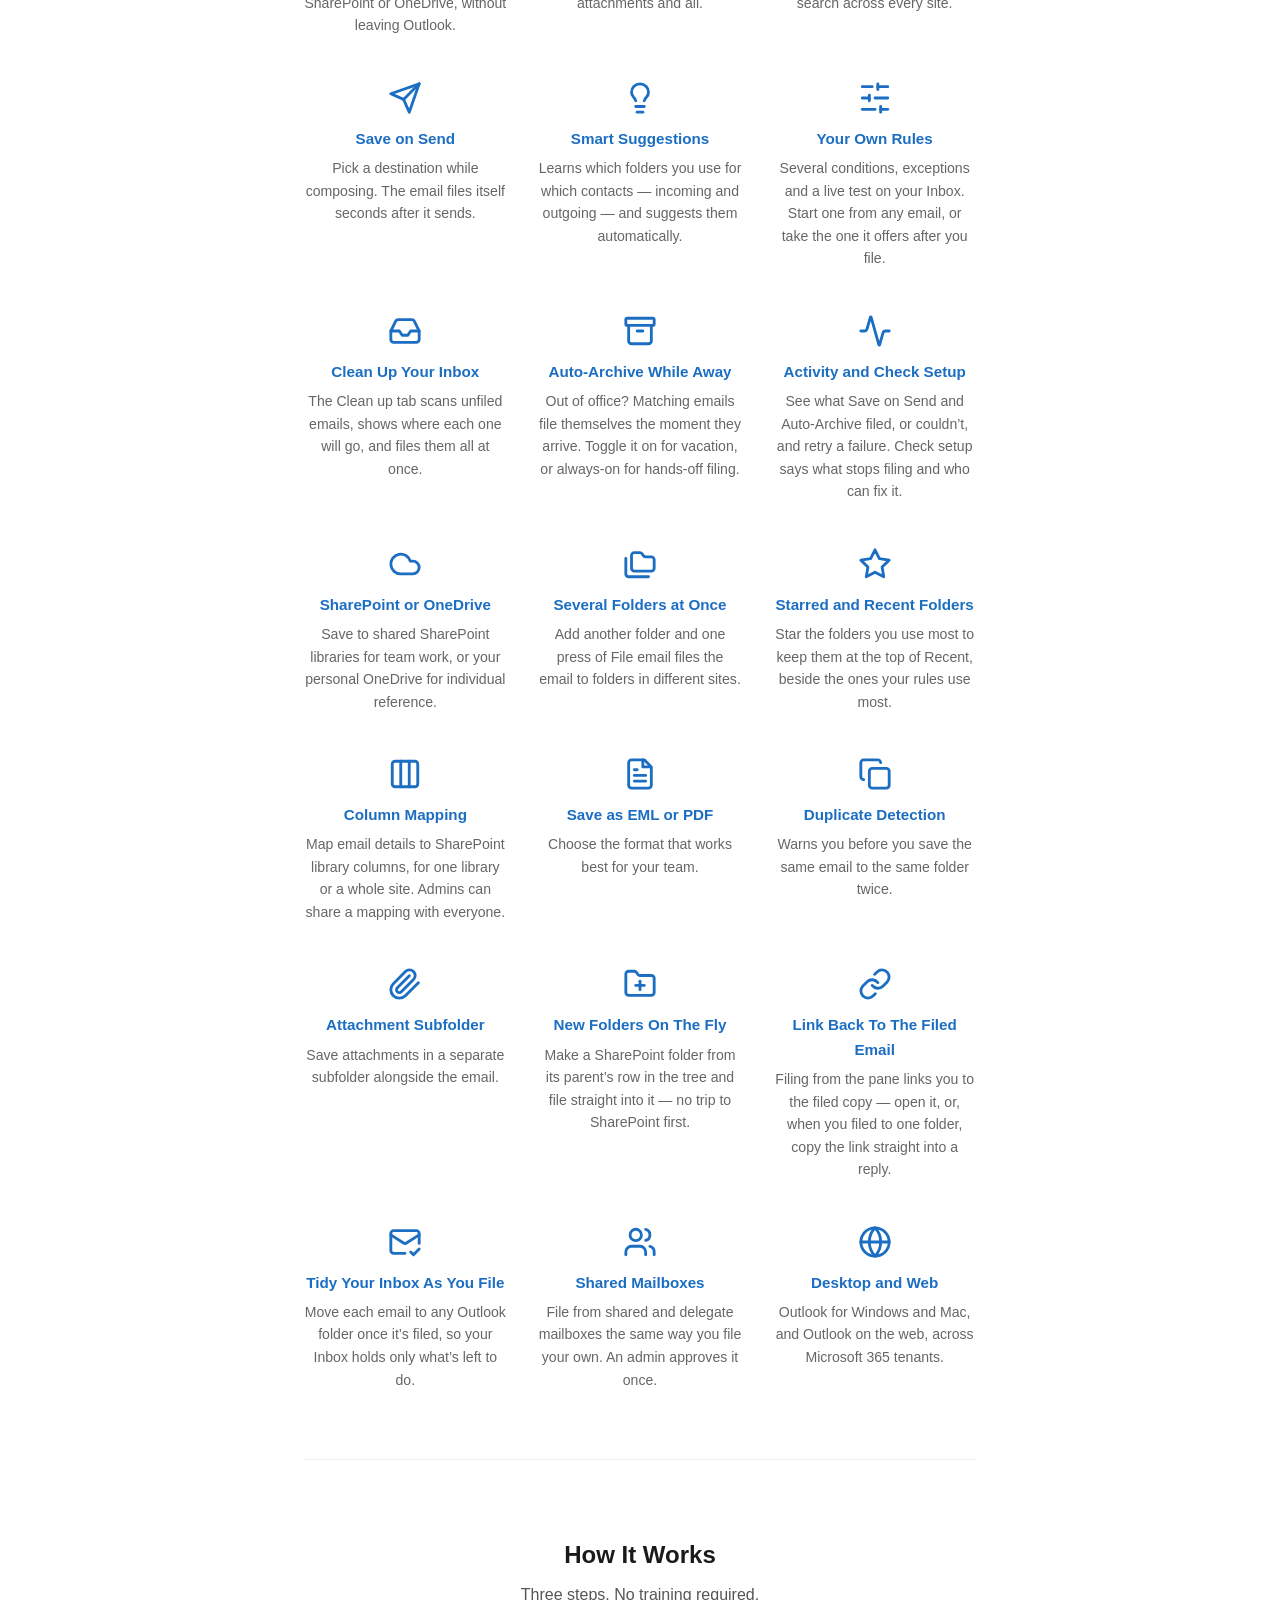
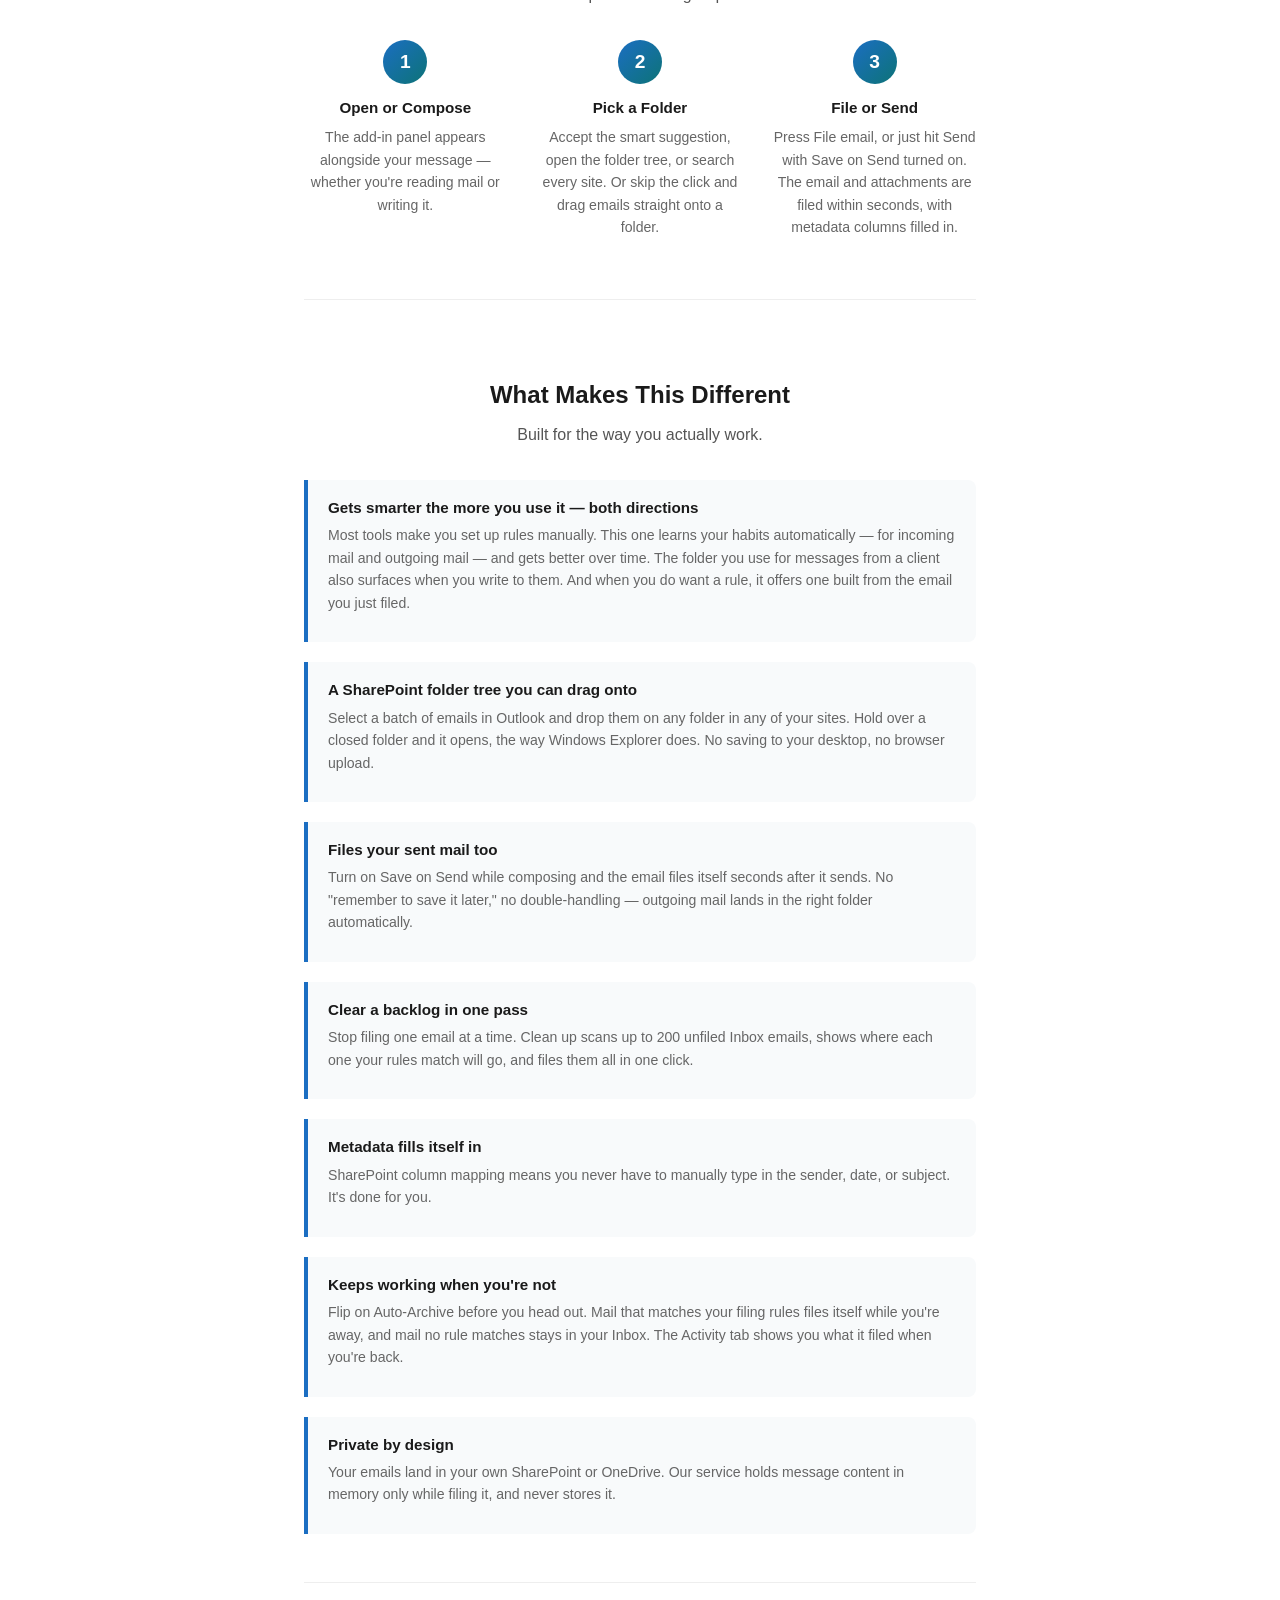
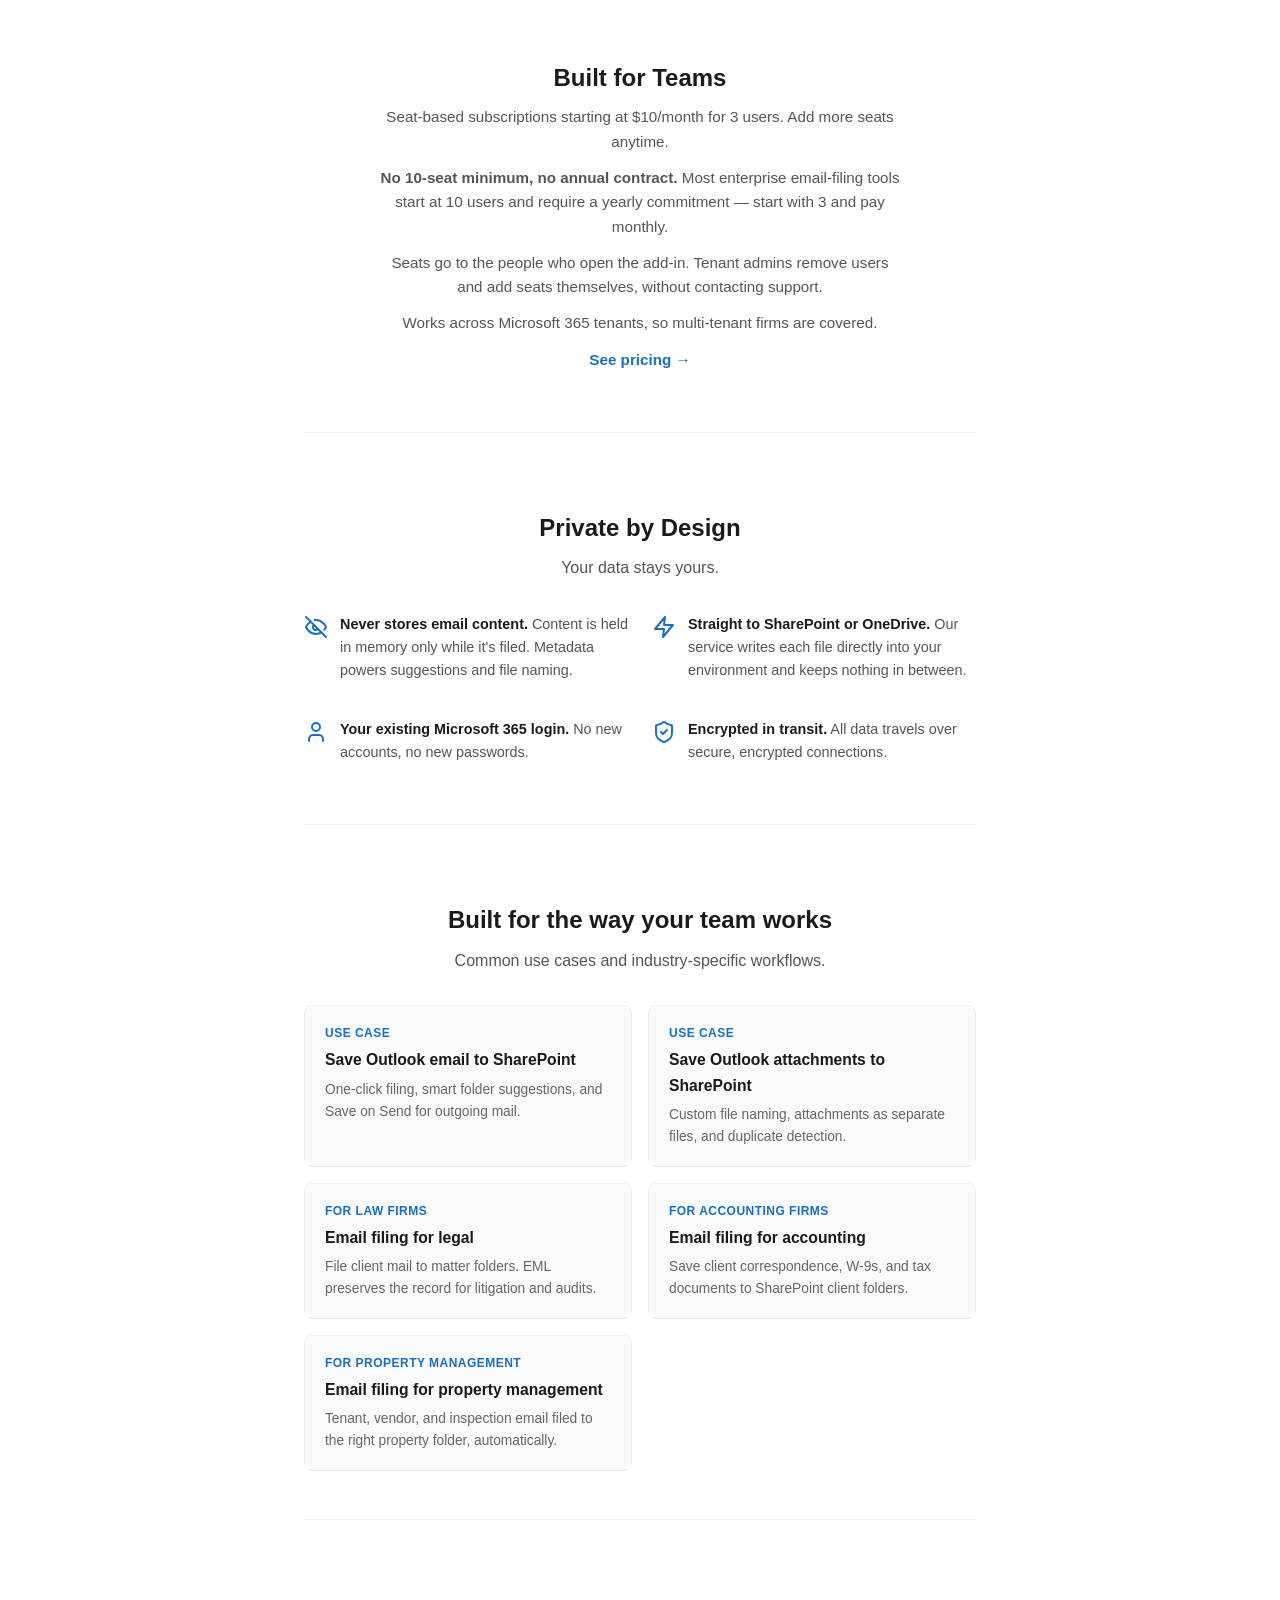
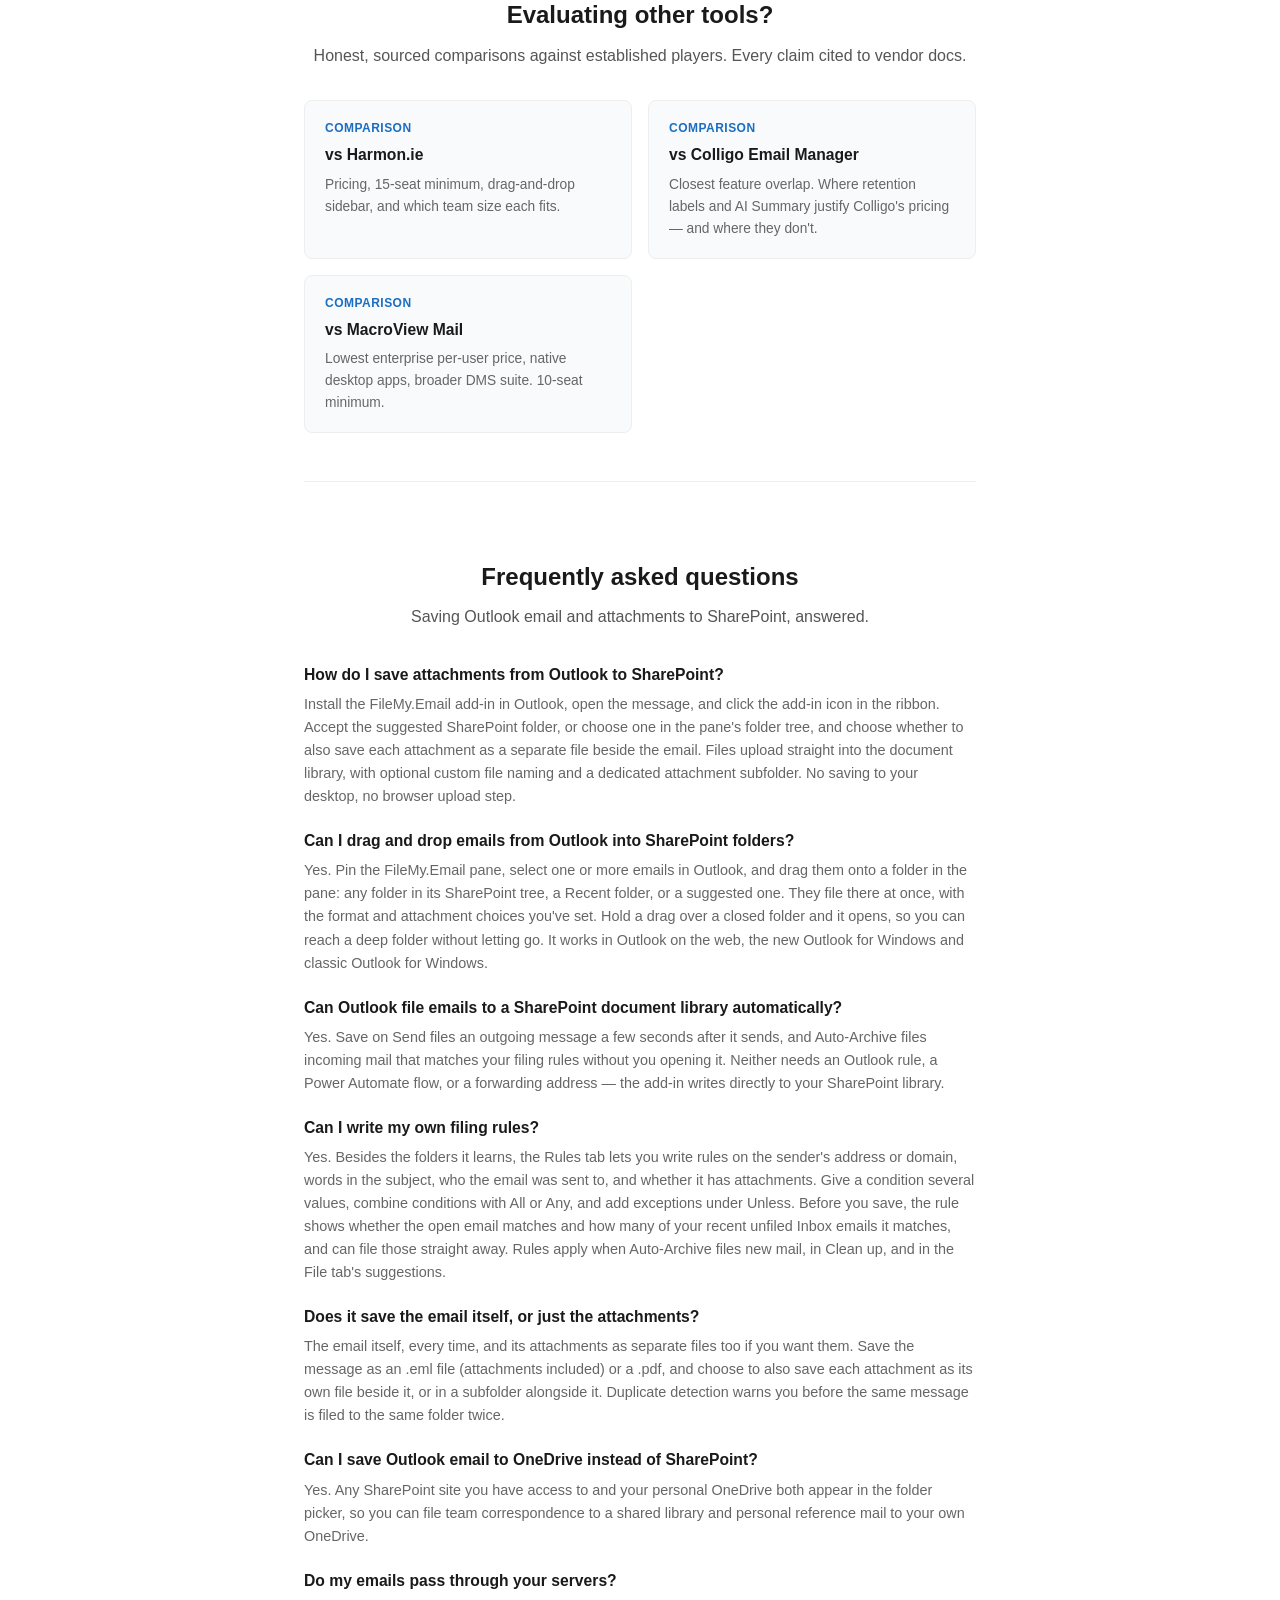
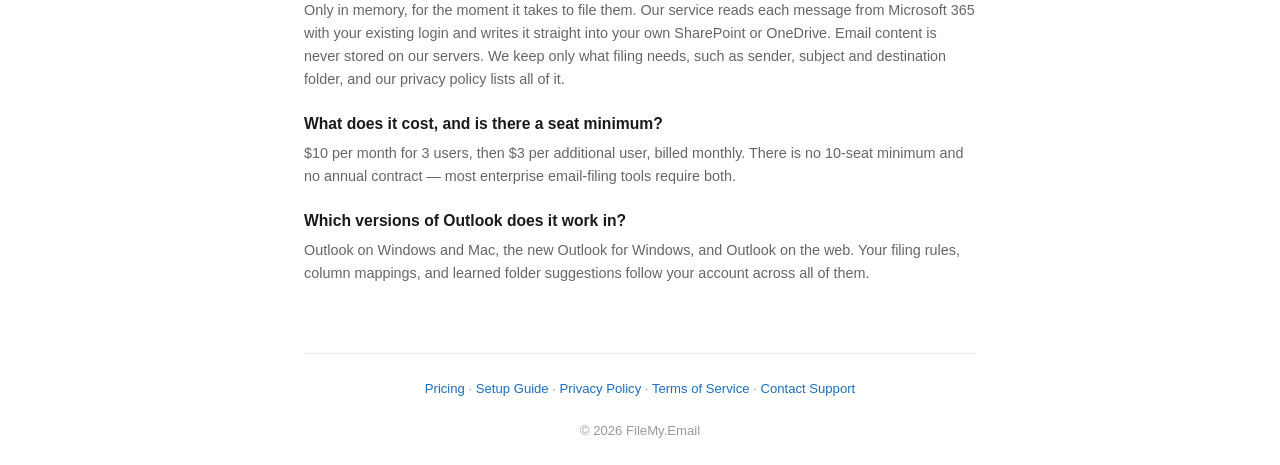
==== commit cb9f8443: "Show the folder tree, drag and drop and the new rules on the site The home page's hero is now three " ====
--- a/index.html
+++ b/index.html
@@ -20,7 +20,7 @@
     <meta charset="UTF-8">
     <meta name="viewport" content="width=device-width, initial-scale=1.0">
     <title>Save Outlook Email &amp; Attachments to SharePoint | FileMy.Email</title>
-    <meta name="description" content="Save Outlook emails and attachments to SharePoint or OneDrive in one click. Smart folder suggestions, Save on Send, and automatic metadata. From $10/mo.">
+    <meta name="description" content="Save Outlook email and attachments to SharePoint or OneDrive. Drag emails onto any SharePoint folder, or let rules and smart suggestions file them. From $10/mo.">
     <link rel="canonical" href="https://filemy.email/">
     <link rel="icon" type="image/png" href="/assets/favicon.png">
     <!-- Open Graph -->
@@ -28,16 +28,16 @@
     <meta property="og:site_name" content="FileMy.Email">
     <meta property="og:url" content="https://filemy.email/">
     <meta property="og:title" content="Save Outlook Email &amp; Attachments to SharePoint | FileMy.Email">
-    <meta property="og:description" content="Save Outlook emails and attachments to SharePoint or OneDrive in one click. Smart folder suggestions, Save on Send, and automatic metadata. From $10/mo.">
-    <meta property="og:image" content="https://filemy.email/assets/screenshots/screenshot-save-panel.png">
+    <meta property="og:description" content="Save Outlook email and attachments to SharePoint or OneDrive. Drag emails onto any SharePoint folder, or let rules and smart suggestions file them. From $10/mo.">
+    <meta property="og:image" content="https://filemy.email/assets/screenshots/screenshot-drag-to-folder.png">
     <meta property="og:image:width" content="2880">
     <meta property="og:image:height" content="1640">
-    <meta property="og:image:alt" content="The FileMy.Email add-in panel open beside an Outlook message, showing SharePoint folder suggestions.">
+    <meta property="og:image:alt" content="Three emails selected in Outlook being dragged onto a folder in the FileMy.Email pane's SharePoint folder tree.">
     <!-- Twitter Card -->
     <meta name="twitter:card" content="summary_large_image">
     <meta name="twitter:title" content="Save Outlook Email &amp; Attachments to SharePoint | FileMy.Email">
-    <meta name="twitter:description" content="Save Outlook emails and attachments to SharePoint or OneDrive in one click. Smart folder suggestions, Save on Send, and automatic metadata. From $10/mo.">
-    <meta name="twitter:image" content="https://filemy.email/assets/screenshots/screenshot-save-panel.png">
+    <meta name="twitter:description" content="Save Outlook email and attachments to SharePoint or OneDrive. Drag emails onto any SharePoint folder, or let rules and smart suggestions file them. From $10/mo.">
+    <meta name="twitter:image" content="https://filemy.email/assets/screenshots/screenshot-drag-to-folder.png">
     <link rel="stylesheet" href="/assets/styles.css">
     <!-- Structured Data -->
     <script type="application/ld+json">
@@ -50,7 +50,7 @@
         "url": "https://filemy.email",
         "sameAs": ["https://marketplace.microsoft.com/en-us/product/WA200011735"],
         "logo": "https://filemy.email/assets/logo.svg",
-        "description": "Save emails and attachments from Outlook to SharePoint or OneDrive with Save on Send, smart folder suggestions, batch inbox cleanup, and automatic metadata.",
+        "description": "Save emails and attachments from Outlook to SharePoint or OneDrive by dragging them onto a SharePoint folder tree, with filing rules, smart folder suggestions, Save on Send, batch inbox cleanup, and automatic metadata.",
         "contactPoint": {
             "@type": "ContactPoint",
             "contactType": "customer support",
@@ -69,20 +69,31 @@
         "url": "https://filemy.email",
         "installUrl": "https://marketplace.microsoft.com/en-us/product/WA200011735",
         "downloadUrl": "https://marketplace.microsoft.com/en-us/product/WA200011735",
-        "softwareVersion": "1.3.3",
-        "image": "https://filemy.email/assets/screenshots/screenshot-save-panel.png",
-        "screenshot": "https://filemy.email/assets/screenshots/screenshot-save-panel.png",
-        "description": "Outlook add-in that saves emails and attachments to SharePoint or OneDrive with Save on Send, smart folder suggestions, batch inbox cleanup, and automatic metadata.",
+        "softwareVersion": "1.7.0.0",
+        "image": "https://filemy.email/assets/screenshots/screenshot-drag-to-folder.png",
+        "screenshot": [
+            "https://filemy.email/assets/screenshots/screenshot-drag-to-folder.png",
+            "https://filemy.email/assets/screenshots/feature-search-every-site.png",
+            "https://filemy.email/assets/screenshots/feature-rule-builder.png",
+            "https://filemy.email/assets/screenshots/feature-rule-offer.png"
+        ],
+        "description": "Outlook add-in that saves emails and attachments to SharePoint or OneDrive: drag emails onto a SharePoint folder tree, or let filing rules, smart folder suggestions, Save on Send, batch inbox cleanup and Auto-Archive file them, with automatic metadata.",
         "featureList": [
             "Save Outlook email to SharePoint in one click",
+            "Drag and drop emails from Outlook onto SharePoint folders",
+            "Folder tree of every SharePoint site, library and folder, with search across every site",
             "Save Outlook attachments to SharePoint or OneDrive",
             "Save on Send for outgoing mail",
             "Smart folder suggestions that learn from past saves",
+            "Filing rules with several conditions, exceptions and a live test",
+            "Rules offered from the email you just filed",
             "Batch inbox cleanup",
             "Automatic SharePoint metadata column mapping",
             "Save as EML or PDF",
             "Duplicate detection",
-            "Auto-archive while out of office"
+            "Auto-archive while out of office",
+            "Activity log of background filing, with retry",
+            "Filing from shared and delegate mailboxes"
         ],
         "publisher": {
             "@type": "Organization",
@@ -108,15 +119,31 @@
                 "name": "How do I save attachments from Outlook to SharePoint?",
                 "acceptedAnswer": {
                     "@type": "Answer",
-                    "text": "Install the FileMy.Email add-in in Outlook, open the message, and click the add-in icon in the ribbon. Pick a SharePoint site and folder — or accept the suggested one — and choose whether to also save each attachment as a separate file beside the email. Files upload straight into the document library, with optional custom file naming and a dedicated attachment subfolder. No drag-and-drop, no browser upload step."
+                    "text": "Install the FileMy.Email add-in in Outlook, open the message, and click the add-in icon in the ribbon. Accept the suggested SharePoint folder, or choose one in the pane's folder tree, and choose whether to also save each attachment as a separate file beside the email. Files upload straight into the document library, with optional custom file naming and a dedicated attachment subfolder. No saving to your desktop, no browser upload step."
                 }
             },
             {
                 "@type": "Question",
+                "name": "Can I drag and drop emails from Outlook into SharePoint folders?",
+                "acceptedAnswer": {
+                    "@type": "Answer",
+                    "text": "Yes. Pin the FileMy.Email pane, select one or more emails in Outlook, and drag them onto a folder in the pane: any folder in its SharePoint tree, a Recent folder, or a suggested one. They file there at once, with the format and attachment choices you've set. Hold a drag over a closed folder and it opens, so you can reach a deep folder without letting go. It works in Outlook on the web, the new Outlook for Windows and classic Outlook for Windows."
+                }
+            },
+            {
+                "@type": "Question",
                 "name": "Can Outlook file emails to a SharePoint document library automatically?",
                 "acceptedAnswer": {
                     "@type": "Answer",
                     "text": "Yes. Save on Send files an outgoing message a few seconds after it sends, and Auto-Archive files incoming mail that matches your filing rules without you opening it. Neither needs an Outlook rule, a Power Automate flow, or a forwarding address — the add-in writes directly to your SharePoint library."
+                }
+            },
+            {
+                "@type": "Question",
+                "name": "Can I write my own filing rules?",
+                "acceptedAnswer": {
+                    "@type": "Answer",
+                    "text": "Yes. Besides the folders it learns, the Rules tab lets you write rules on the sender's address or domain, words in the subject, who the email was sent to, and whether it has attachments. Give a condition several values, combine conditions with All or Any, and add exceptions under Unless. Before you save, the rule shows whether the open email matches and how many of your recent unfiled Inbox emails it matches, and can file those straight away. Rules apply when Auto-Archive files new mail, in Clean up, and in the File tab's suggestions."
                 }
             },
             {
@@ -276,6 +303,23 @@
         .screenshot-slot img { max-width: 100%; height: auto; border: 1px solid #e6e6e6; border-radius: 8px; box-shadow: 0 4px 24px rgba(0,0,0,0.08); }
         .screenshot-caption { font-size: 0.85rem; color: #888; margin-top: 8px; }
 
+        /* What's new: a pane shot beside each feature, alternating sides */
+        .whats-new { padding: 8px 0 48px; }
+        .new-eyebrow { text-align: center; font-size: 0.75rem; font-weight: 700; letter-spacing: 0.08em; text-transform: uppercase; color: #0d7377; margin-bottom: 6px; }
+        .new-row { display: grid; grid-template-columns: 250px 1fr; gap: 36px; align-items: center; margin-top: 44px; }
+        .new-row.flip { grid-template-columns: 1fr 250px; }
+        .new-row.flip .new-shot { order: 2; }
+        .new-shot { margin: 0; }
+        .new-shot img { display: block; width: 100%; height: auto; border: 1px solid #e6e6e6; border-radius: 10px; box-shadow: 0 4px 24px rgba(0,0,0,0.08); }
+        .new-copy h3 { font-size: 1.1rem; font-weight: 700; color: #1a1a1a; line-height: 1.35; margin-bottom: 8px; }
+        .new-copy p { font-size: 0.92rem; color: #555; }
+        .new-copy ul { list-style: none; padding-left: 0; margin: 0; }
+        .new-copy li { position: relative; padding-left: 20px; font-size: 0.88rem; color: #555; margin-bottom: 8px; }
+        .new-copy li::before { content: ""; position: absolute; left: 3px; top: 0.62em; width: 7px; height: 7px; border-radius: 50%; background: linear-gradient(135deg, #1b6ec2, #0d7377); }
+
+        /* Everything else */
+        .all-features { padding-top: 48px; border-top: 1px solid #eee; }
+
         /* FAQ */
         .faq-section { padding: 48px 0; border-top: 1px solid #eee; }
         .faq-item { margin-bottom: 20px; }
@@ -288,6 +332,9 @@
             .steps { grid-template-columns: 1fr; gap: 24px; }
             .private-grid { grid-template-columns: 1fr; }
             .learn-more-grid { grid-template-columns: 1fr; }
+            .new-row, .new-row.flip { grid-template-columns: 1fr; gap: 18px; margin-top: 36px; }
+            .new-row.flip .new-shot { order: 0; }
+            .new-shot { max-width: 280px; margin: 0 auto; }
             h1 { font-size: 1.6rem; }
             .tagline { font-size: 1rem; }
             .section-heading { font-size: 1.3rem; }
@@ -339,7 +386,7 @@
 
             <p class="brand-eyebrow">FileMy.Email</p>
             <h1>Save Outlook Email and Attachments to SharePoint</h1>
-            <p class="tagline">An Outlook add-in that files messages and attachments straight into SharePoint or OneDrive — and learns where each one belongs. Smart folder suggestions get better the more you use them, Save on Send files outgoing mail seconds after you hit Send, batch inbox cleanup clears the backlog, SharePoint metadata columns fill themselves in, and auto-archive keeps filing while you're out of office.</p>
+            <p class="tagline">An Outlook add-in that files messages and attachments straight into SharePoint or OneDrive — and learns where each one belongs. Drag emails onto any folder in your SharePoint sites, let your rules and its suggestions choose the folder, and file outgoing mail seconds after you hit Send. Batch inbox cleanup clears the backlog, SharePoint metadata columns fill themselves in, and auto-archive keeps filing while you're out of office.</p>
         </header>
 
         <div class="cta">
@@ -353,9 +400,66 @@
         </div>
 
         <div class="screenshot-slot">
-            <img src="/assets/screenshots/screenshot-save-panel.png" width="2880" height="1640" alt="The FileMy.Email add-in panel open beside an Outlook message, with two suggested SharePoint folders ticked and the File email button ready to file the email and its attachments." loading="lazy" decoding="async" onerror="this.parentNode.style.display='none'">
-            <p class="screenshot-caption">Saving an Outlook email to SharePoint from the add-in panel, without leaving the message.</p>
+            <img src="/assets/screenshots/screenshot-drag-to-folder.png" width="2880" height="1640" alt="Outlook on the web with three emails selected and dragged onto the 2026-031 Supplier MSA folder in the FileMy.Email pane's SharePoint folder tree, which reads: Let go to file these emails to Client Matters › 2026-031 Supplier MSA." loading="lazy" decoding="async" onerror="this.parentNode.style.display='none'">
+            <p class="screenshot-caption">Three emails dragged from Outlook onto a matter folder in the pane's SharePoint folder tree.</p>
         </div>
+
+        <section class="whats-new" aria-labelledby="whats-new-heading">
+            <p class="new-eyebrow">What's new</p>
+            <h2 class="section-heading" id="whats-new-heading">Your SharePoint, one drag away</h2>
+            <p class="section-subheading">A folder tree you can drop emails onto, and filing rules that say exactly what you mean.</p>
+
+            <div class="new-row">
+                <figure class="new-shot">
+                    <img src="/assets/screenshots/feature-search-every-site.png" width="638" height="1046" alt="The pane's Recent folders, one of them starred, above a search for Supplier MSA that finds folders in the Client Matters, Contracts and Firm Intranet sites and in My OneDrive." loading="lazy" decoding="async">
+                </figure>
+                <div class="new-copy">
+                    <h3>Every site, library and folder in one tree</h3>
+                    <p>The pane shows your SharePoint the way Windows Explorer does: your sites, their libraries and their folders, opening in place, with your OneDrive at the bottom. Type part of a folder's name and the search finds it in every site at once.</p>
+                    <ul>
+                        <li>Select emails in Outlook and drag them onto any folder in the tree. Hold over a closed folder and it opens.</li>
+                        <li>Star the folders you use most to keep them at the top of Recent.</li>
+                        <li>Make a new folder right from its parent's row, and file straight into it.</li>
+                        <li>Press <strong>+ Add another folder</strong> to file one email to folders in several sites.</li>
+                    </ul>
+                </div>
+            </div>
+
+            <div class="new-row flip">
+                <figure class="new-shot">
+                    <img src="/assets/screenshots/feature-rule-builder.png" width="638" height="1622" alt="The Rules tab's New rule: Sender's domain is fabrikam.com and Has attachments, under All of these, unless the subject contains Newsletter or Webinar. Each condition has a tick or a cross for the open email, which matches, and the rule matches 4 recent inbox emails not yet filed, with Also file the 4 that match now ticked." loading="lazy" decoding="async">
+                </figure>
+                <div class="new-copy">
+                    <h3>Rules that say exactly what you mean</h3>
+                    <p>Match the sender's address or domain, words in the subject, who the email was sent to, or whether it has attachments. Give a condition several values, combine conditions with <strong>All</strong> or <strong>Any</strong>, and add exceptions under <strong>Unless</strong>.</p>
+                    <ul>
+                        <li>A tick or a cross shows which conditions the open email meets.</li>
+                        <li>Before you save, see how many of your recent unfiled Inbox emails the rule matches, and file them now.</li>
+                        <li>Put your rules in order, and mark one <strong>Stop here</strong> so the rules below it leave its emails alone.</li>
+                        <li>Rules work wherever filing happens: Auto-Archive, Clean up, the File tab's suggestions and Save on Send.</li>
+                    </ul>
+                </div>
+            </div>
+
+            <div class="new-row">
+                <figure class="new-shot">
+                    <img src="/assets/screenshots/feature-rule-offer.png" width="638" height="822" alt="After an email is filed, the pane asks: File emails like this to Fabrikam Inc/2026-031 Supplier MSA from now on? From dana@fabrikam.com is ticked, and the rule matches 4 recent inbox emails not yet filed, with Create rule, Edit first and Not now." loading="lazy" decoding="async">
+                </figure>
+                <div class="new-copy">
+                    <h3>File it once, and it offers the rule</h3>
+                    <p>File an email by hand that no rule you've written covers, and the pane asks whether emails like it should go to that folder from now on. Tick what makes an email like this one, see how many recent emails match, and press <strong>Create rule</strong>.</p>
+                    <ul>
+                        <li>Or start one any time with <strong>Make a rule from this email</strong>.</li>
+                        <li>Press <strong>Not now</strong> and it won't ask about that sender again.</li>
+                    </ul>
+                </div>
+            </div>
+        </section>
+
+        <section class="all-features" aria-labelledby="all-features-heading">
+            <h2 class="section-heading" id="all-features-heading">Everything in the add-in</h2>
+            <p class="section-subheading">Filing by hand, by rule, as you send, and while you're away.</p>
+        </section>
 
         <section class="features">
             <div class="feature">
@@ -364,29 +468,64 @@
                 <p>Suggested folders arrive ticked. Press File email and the email and its attachments go to SharePoint or OneDrive, without leaving Outlook.</p>
             </div>
             <div class="feature">
+                <div class="feature-icon"><svg xmlns="http://www.w3.org/2000/svg" viewBox="0 0 24 24" fill="none" stroke="currentColor" stroke-width="2" stroke-linecap="round" stroke-linejoin="round" aria-hidden="true"><path d="M2 9V5a2 2 0 0 1 2-2h3.9a2 2 0 0 1 1.69.9l.81 1.2a2 2 0 0 0 1.67.9H20a2 2 0 0 1 2 2v10a2 2 0 0 1-2 2H4a2 2 0 0 1-2-2v-1"/><path d="M2 13h10"/><path d="m9 16 3-3-3-3"/></svg></div>
+                <h3>Drag and Drop</h3>
+                <p>Select emails in Outlook and drag them onto a folder in the pane. They file there at once, attachments and all.</p>
+            </div>
+            <div class="feature">
+                <div class="feature-icon"><svg xmlns="http://www.w3.org/2000/svg" viewBox="0 0 24 24" fill="none" stroke="currentColor" stroke-width="2" stroke-linecap="round" stroke-linejoin="round" aria-hidden="true"><path d="M20 10a1 1 0 0 0 1-1V6a1 1 0 0 0-1-1h-2.5a1 1 0 0 1-.8-.4l-.9-1.2A1 1 0 0 0 15 3h-2a1 1 0 0 0-1 1v5a1 1 0 0 0 1 1Z"/><path d="M20 21a1 1 0 0 0 1-1v-3a1 1 0 0 0-1-1h-2.9a1 1 0 0 1-.88-.55l-.42-.85a1 1 0 0 0-.92-.6H13a1 1 0 0 0-1 1v5a1 1 0 0 0 1 1Z"/><path d="M3 5a2 2 0 0 0 2 2h3"/><path d="M3 3v13a2 2 0 0 0 2 2h3"/></svg></div>
+                <h3>SharePoint Folder Tree</h3>
+                <p>Every site, library and folder you can reach, opening in place like Windows Explorer, with one search across every site.</p>
+            </div>
+            <div class="feature">
                 <div class="feature-icon"><svg xmlns="http://www.w3.org/2000/svg" viewBox="0 0 24 24" fill="none" stroke="currentColor" stroke-width="2" stroke-linecap="round" stroke-linejoin="round" aria-hidden="true"><path d="M22 2 11 13"/><path d="m22 2-7 20-4-9-9-4Z"/></svg></div>
                 <h3>Save on Send</h3>
                 <p>Pick a destination while composing. The email files itself seconds after it sends.</p>
             </div>
             <div class="feature">
+                <div class="feature-icon"><svg xmlns="http://www.w3.org/2000/svg" viewBox="0 0 24 24" fill="none" stroke="currentColor" stroke-width="2" stroke-linecap="round" stroke-linejoin="round" aria-hidden="true"><path d="M15 14c.2-1 .7-1.7 1.5-2.5 1-.9 1.5-2.2 1.5-3.5A6 6 0 0 0 6 8c0 1 .2 2.2 1.5 3.5.7.7 1.3 1.5 1.5 2.5"/><path d="M9 18h6"/><path d="M10 22h4"/></svg></div>
+                <h3>Smart Suggestions</h3>
+                <p>Learns which folders you use for which contacts &mdash; incoming and outgoing &mdash; and suggests them automatically.</p>
+            </div>
+            <div class="feature">
+                <div class="feature-icon"><svg xmlns="http://www.w3.org/2000/svg" viewBox="0 0 24 24" fill="none" stroke="currentColor" stroke-width="2" stroke-linecap="round" stroke-linejoin="round" aria-hidden="true"><line x1="21" x2="14" y1="4" y2="4"/><line x1="10" x2="3" y1="4" y2="4"/><line x1="21" x2="12" y1="12" y2="12"/><line x1="8" x2="3" y1="12" y2="12"/><line x1="21" x2="16" y1="20" y2="20"/><line x1="12" x2="3" y1="20" y2="20"/><line x1="14" x2="14" y1="2" y2="6"/><line x1="8" x2="8" y1="10" y2="14"/><line x1="16" x2="16" y1="18" y2="22"/></svg></div>
+                <h3>Your Own Rules</h3>
+                <p>Several conditions, exceptions and a live test on your Inbox. Start one from any email, or take the one it offers after you file.</p>
+            </div>
+            <div class="feature">
+                <div class="feature-icon"><svg xmlns="http://www.w3.org/2000/svg" viewBox="0 0 24 24" fill="none" stroke="currentColor" stroke-width="2" stroke-linecap="round" stroke-linejoin="round" aria-hidden="true"><polyline points="22 12 16 12 14 15 10 15 8 12 2 12"/><path d="M5.45 5.11 2 12v6a2 2 0 0 0 2 2h16a2 2 0 0 0 2-2v-6l-3.45-6.89A2 2 0 0 0 16.76 4H7.24a2 2 0 0 0-1.79 1.11z"/></svg></div>
+                <h3>Clean Up Your Inbox</h3>
+                <p>The Clean up tab scans unfiled emails, shows where each one will go, and files them all at once.</p>
+            </div>
+            <div class="feature">
+                <div class="feature-icon"><svg xmlns="http://www.w3.org/2000/svg" viewBox="0 0 24 24" fill="none" stroke="currentColor" stroke-width="2" stroke-linecap="round" stroke-linejoin="round" aria-hidden="true"><rect width="20" height="5" x="2" y="3" rx="1"/><path d="M4 8v11a2 2 0 0 0 2 2h12a2 2 0 0 0 2-2V8"/><path d="M10 12h4"/></svg></div>
+                <h3>Auto-Archive While Away</h3>
+                <p>Out of office? Matching emails file themselves the moment they arrive. Toggle it on for vacation, or always-on for hands-off filing.</p>
+            </div>
+            <div class="feature">
+                <div class="feature-icon"><svg xmlns="http://www.w3.org/2000/svg" viewBox="0 0 24 24" fill="none" stroke="currentColor" stroke-width="2" stroke-linecap="round" stroke-linejoin="round" aria-hidden="true"><path d="M22 12h-2.48a2 2 0 0 0-1.93 1.46l-2.35 8.36a.25.25 0 0 1-.48 0L9.24 2.18a.25.25 0 0 0-.48 0l-2.35 8.36A2 2 0 0 1 4.49 12H2"/></svg></div>
+                <h3>Activity and Check Setup</h3>
+                <p>See what Save on Send and Auto-Archive filed, or couldn&rsquo;t, and retry a failure. Check setup says what stops filing and who can fix it.</p>
+            </div>
+            <div class="feature">
                 <div class="feature-icon"><svg xmlns="http://www.w3.org/2000/svg" viewBox="0 0 24 24" fill="none" stroke="currentColor" stroke-width="2" stroke-linecap="round" stroke-linejoin="round" aria-hidden="true"><path d="M17.5 19H9a7 7 0 1 1 6.71-9h1.79a4.5 4.5 0 1 1 0 9Z"/></svg></div>
                 <h3>SharePoint or OneDrive</h3>
                 <p>Save to shared SharePoint libraries for team work, or your personal OneDrive for individual reference.</p>
             </div>
             <div class="feature">
-                <div class="feature-icon"><svg xmlns="http://www.w3.org/2000/svg" viewBox="0 0 24 24" fill="none" stroke="currentColor" stroke-width="2" stroke-linecap="round" stroke-linejoin="round" aria-hidden="true"><path d="M15 14c.2-1 .7-1.7 1.5-2.5 1-.9 1.5-2.2 1.5-3.5A6 6 0 0 0 6 8c0 1 .2 2.2 1.5 3.5.7.7 1.3 1.5 1.5 2.5"/><path d="M9 18h6"/><path d="M10 22h4"/></svg></div>
-                <h3>Smart Suggestions</h3>
-                <p>Learns which folders you use for which contacts — incoming and outgoing — and suggests them automatically.</p>
-            </div>
-            <div class="feature">
-                <div class="feature-icon"><svg xmlns="http://www.w3.org/2000/svg" viewBox="0 0 24 24" fill="none" stroke="currentColor" stroke-width="2" stroke-linecap="round" stroke-linejoin="round" aria-hidden="true"><polyline points="22 12 16 12 14 15 10 15 8 12 2 12"/><path d="M5.45 5.11 2 12v6a2 2 0 0 0 2 2h16a2 2 0 0 0 2-2v-6l-3.45-6.89A2 2 0 0 0 16.76 4H7.24a2 2 0 0 0-1.79 1.11z"/></svg></div>
-                <h3>Clean Up Your Inbox</h3>
-                <p>The Clean up tab scans unfiled emails, shows where each one will go, and files them all at once.</p>
+                <div class="feature-icon"><svg xmlns="http://www.w3.org/2000/svg" viewBox="0 0 24 24" fill="none" stroke="currentColor" stroke-width="2" stroke-linecap="round" stroke-linejoin="round" aria-hidden="true"><path d="M20 17a2 2 0 0 0 2-2V9a2 2 0 0 0-2-2h-3.9a2 2 0 0 1-1.69-.9l-.81-1.2a2 2 0 0 0-1.67-.9H8a2 2 0 0 0-2 2v9a2 2 0 0 0 2 2Z"/><path d="M2 8v11a2 2 0 0 0 2 2h14"/></svg></div>
+                <h3>Several Folders at Once</h3>
+                <p>Add another folder and one press of File email files the email to folders in different sites.</p>
+            </div>
+            <div class="feature">
+                <div class="feature-icon"><svg xmlns="http://www.w3.org/2000/svg" viewBox="0 0 24 24" fill="none" stroke="currentColor" stroke-width="2" stroke-linecap="round" stroke-linejoin="round" aria-hidden="true"><polygon points="12 2 15.09 8.26 22 9.27 17 14.14 18.18 21.02 12 17.77 5.82 21.02 7 14.14 2 9.27 8.91 8.26 12 2"/></svg></div>
+                <h3>Starred and Recent Folders</h3>
+                <p>Star the folders you use most to keep them at the top of Recent, beside the ones your rules use most.</p>
             </div>
             <div class="feature">
                 <div class="feature-icon"><svg xmlns="http://www.w3.org/2000/svg" viewBox="0 0 24 24" fill="none" stroke="currentColor" stroke-width="2" stroke-linecap="round" stroke-linejoin="round" aria-hidden="true"><rect width="18" height="18" x="3" y="3" rx="2"/><path d="M9 3v18"/><path d="M15 3v18"/></svg></div>
                 <h3>Column Mapping</h3>
-                <p>Map email metadata to SharePoint library columns automatically.</p>
+                <p>Map email details to SharePoint library columns, for one library or a whole site. Admins can share a mapping with everyone.</p>
             </div>
             <div class="feature">
                 <div class="feature-icon"><svg xmlns="http://www.w3.org/2000/svg" viewBox="0 0 24 24" fill="none" stroke="currentColor" stroke-width="2" stroke-linecap="round" stroke-linejoin="round" aria-hidden="true"><path d="M15 2H6a2 2 0 0 0-2 2v16a2 2 0 0 0 2 2h12a2 2 0 0 0 2-2V7Z"/><path d="M14 2v5h5"/><path d="M16 13H8"/><path d="M16 17H8"/><path d="M10 9H8"/></svg></div>
@@ -394,11 +533,6 @@
                 <p>Choose the format that works best for your team.</p>
             </div>
             <div class="feature">
-                <div class="feature-icon"><svg xmlns="http://www.w3.org/2000/svg" viewBox="0 0 24 24" fill="none" stroke="currentColor" stroke-width="2" stroke-linecap="round" stroke-linejoin="round" aria-hidden="true"><polygon points="13 2 3 14 12 14 11 22 21 10 12 10 13 2"/></svg></div>
-                <h3>Recent Folders</h3>
-                <p>Up to five of the folders your filing rules use most sit under Recent at the top of the picker, one click away.</p>
-            </div>
-            <div class="feature">
                 <div class="feature-icon"><svg xmlns="http://www.w3.org/2000/svg" viewBox="0 0 24 24" fill="none" stroke="currentColor" stroke-width="2" stroke-linecap="round" stroke-linejoin="round" aria-hidden="true"><rect width="14" height="14" x="8" y="8" rx="2" ry="2"/><path d="M4 16c-1.1 0-2-.9-2-2V4c0-1.1.9-2 2-2h10c1.1 0 2 .9 2 2"/></svg></div>
                 <h3>Duplicate Detection</h3>
                 <p>Warns you before you save the same email to the same folder twice.</p>
@@ -411,7 +545,7 @@
             <div class="feature">
                 <div class="feature-icon"><svg xmlns="http://www.w3.org/2000/svg" viewBox="0 0 24 24" fill="none" stroke="currentColor" stroke-width="2" stroke-linecap="round" stroke-linejoin="round" aria-hidden="true"><path d="M4 20h16a2 2 0 0 0 2-2V8a2 2 0 0 0-2-2h-7.9a2 2 0 0 1-1.69-.9L9.6 3.9A2 2 0 0 0 7.93 3H4a2 2 0 0 0-2 2v13c0 1.1.9 2 2 2Z"/><line x1="12" y1="10" x2="12" y2="16"/><line x1="9" y1="13" x2="15" y2="13"/></svg></div>
                 <h3>New Folders On The Fly</h3>
-                <p>Create a SharePoint folder from the task pane and file straight into it &mdash; no trip to SharePoint first.</p>
+                <p>Make a SharePoint folder from its parent&rsquo;s row in the tree and file straight into it &mdash; no trip to SharePoint first.</p>
             </div>
             <div class="feature">
                 <div class="feature-icon"><svg xmlns="http://www.w3.org/2000/svg" viewBox="0 0 24 24" fill="none" stroke="currentColor" stroke-width="2" stroke-linecap="round" stroke-linejoin="round" aria-hidden="true"><path d="M10 13a5 5 0 0 0 7.54.54l3-3a5 5 0 0 0-7.07-7.07l-1.72 1.71"/><path d="M14 11a5 5 0 0 0-7.54-.54l-3 3a5 5 0 0 0 7.07 7.07l1.71-1.71"/></svg></div>
@@ -419,14 +553,19 @@
                 <p>Filing from the pane links you to the filed copy &mdash; open it, or, when you filed to one folder, copy the link straight into a reply.</p>
             </div>
             <div class="feature">
+                <div class="feature-icon"><svg xmlns="http://www.w3.org/2000/svg" viewBox="0 0 24 24" fill="none" stroke="currentColor" stroke-width="2" stroke-linecap="round" stroke-linejoin="round" aria-hidden="true"><path d="M22 13V6a2 2 0 0 0-2-2H4a2 2 0 0 0-2 2v12c0 1.1.9 2 2 2h8"/><path d="m22 7-8.97 5.7a1.94 1.94 0 0 1-2.06 0L2 7"/><path d="m16 19 2 2 4-4"/></svg></div>
+                <h3>Tidy Your Inbox As You File</h3>
+                <p>Move each email to any Outlook folder once it&rsquo;s filed, so your Inbox holds only what&rsquo;s left to do.</p>
+            </div>
+            <div class="feature">
+                <div class="feature-icon"><svg xmlns="http://www.w3.org/2000/svg" viewBox="0 0 24 24" fill="none" stroke="currentColor" stroke-width="2" stroke-linecap="round" stroke-linejoin="round" aria-hidden="true"><path d="M16 21v-2a4 4 0 0 0-4-4H6a4 4 0 0 0-4 4v2"/><circle cx="9" cy="7" r="4"/><path d="M22 21v-2a4 4 0 0 0-3-3.87"/><path d="M16 3.13a4 4 0 0 1 0 7.75"/></svg></div>
+                <h3>Shared Mailboxes</h3>
+                <p>File from shared and delegate mailboxes the same way you file your own. An admin approves it once.</p>
+            </div>
+            <div class="feature">
                 <div class="feature-icon"><svg xmlns="http://www.w3.org/2000/svg" viewBox="0 0 24 24" fill="none" stroke="currentColor" stroke-width="2" stroke-linecap="round" stroke-linejoin="round" aria-hidden="true"><circle cx="12" cy="12" r="10"/><path d="M12 2a14.5 14.5 0 0 0 0 20 14.5 14.5 0 0 0 0-20"/><path d="M2 12h20"/></svg></div>
                 <h3>Desktop and Web</h3>
                 <p>Outlook for Windows and Mac, and Outlook on the web, across Microsoft 365 tenants.</p>
-            </div>
-            <div class="feature">
-                <div class="feature-icon"><svg xmlns="http://www.w3.org/2000/svg" viewBox="0 0 24 24" fill="none" stroke="currentColor" stroke-width="2" stroke-linecap="round" stroke-linejoin="round" aria-hidden="true"><rect width="20" height="5" x="2" y="3" rx="1"/><path d="M4 8v11a2 2 0 0 0 2 2h12a2 2 0 0 0 2-2V8"/><path d="M10 12h4"/></svg></div>
-                <h3>Auto-Archive While Away</h3>
-                <p>Out of office? Matching emails file themselves the moment they arrive. Toggle it on for vacation, or always-on for hands-off filing.</p>
             </div>
         </section>
 
@@ -442,7 +581,7 @@
                 <div class="step">
                     <div class="step-number">2</div>
                     <h3>Pick a Folder</h3>
-                    <p>Accept the smart suggestion, or browse and search your SharePoint libraries or OneDrive.</p>
+                    <p>Accept the smart suggestion, open the folder tree, or search every site. Or skip the click and drag emails straight onto a folder.</p>
                 </div>
                 <div class="step">
                     <div class="step-number">3</div>
@@ -458,7 +597,11 @@
             <div class="differentiator-list">
                 <div class="differentiator">
                     <h3>Gets smarter the more you use it — both directions</h3>
-                    <p>Most tools make you set up rules manually. This one learns your habits automatically — for incoming mail and outgoing mail — and gets better over time. The folder you use for messages from a client also surfaces when you write to them.</p>
+                    <p>Most tools make you set up rules manually. This one learns your habits automatically — for incoming mail and outgoing mail — and gets better over time. The folder you use for messages from a client also surfaces when you write to them. And when you do want a rule, it offers one built from the email you just filed.</p>
+                </div>
+                <div class="differentiator">
+                    <h3>A SharePoint folder tree you can drag onto</h3>
+                    <p>Select a batch of emails in Outlook and drop them on any folder in any of your sites. Hold over a closed folder and it opens, the way Windows Explorer does. No saving to your desktop, no browser upload.</p>
                 </div>
                 <div class="differentiator">
                     <h3>Files your sent mail too</h3>
@@ -474,7 +617,7 @@
                 </div>
                 <div class="differentiator">
                     <h3>Keeps working when you're not</h3>
-                    <p>Flip on Auto-Archive before you head out. Mail that matches your filing rules files itself while you're away, and mail no rule matches stays in your Inbox.</p>
+                    <p>Flip on Auto-Archive before you head out. Mail that matches your filing rules files itself while you're away, and mail no rule matches stays in your Inbox. The Activity tab shows you what it filed when you're back.</p>
                 </div>
                 <div class="differentiator">
                     <h3>Private by design</h3>
@@ -574,11 +717,19 @@
             <p class="section-subheading">Saving Outlook email and attachments to SharePoint, answered.</p>
             <div class="faq-item">
                 <h3>How do I save attachments from Outlook to SharePoint?</h3>
-                <p>Install the FileMy.Email add-in in Outlook, open the message, and click the add-in icon in the ribbon. Pick a SharePoint site and folder — or accept the suggested one — and choose whether to also save each attachment as a separate file beside the email. Files upload straight into the document library, with optional custom file naming and a dedicated attachment subfolder. No drag-and-drop, no browser upload step.</p>
+                <p>Install the FileMy.Email add-in in Outlook, open the message, and click the add-in icon in the ribbon. Accept the suggested SharePoint folder, or choose one in the pane's folder tree, and choose whether to also save each attachment as a separate file beside the email. Files upload straight into the document library, with optional custom file naming and a dedicated attachment subfolder. No saving to your desktop, no browser upload step.</p>
+            </div>
+            <div class="faq-item">
+                <h3>Can I drag and drop emails from Outlook into SharePoint folders?</h3>
+                <p>Yes. Pin the FileMy.Email pane, select one or more emails in Outlook, and drag them onto a folder in the pane: any folder in its SharePoint tree, a Recent folder, or a suggested one. They file there at once, with the format and attachment choices you've set. Hold a drag over a closed folder and it opens, so you can reach a deep folder without letting go. It works in Outlook on the web, the new Outlook for Windows and classic Outlook for Windows.</p>
             </div>
             <div class="faq-item">
                 <h3>Can Outlook file emails to a SharePoint document library automatically?</h3>
                 <p>Yes. Save on Send files an outgoing message a few seconds after it sends, and Auto-Archive files incoming mail that matches your filing rules without you opening it. Neither needs an Outlook rule, a Power Automate flow, or a forwarding address — the add-in writes directly to your SharePoint library.</p>
+            </div>
+            <div class="faq-item">
+                <h3>Can I write my own filing rules?</h3>
+                <p>Yes. Besides the folders it learns, the Rules tab lets you write rules on the sender's address or domain, words in the subject, who the email was sent to, and whether it has attachments. Give a condition several values, combine conditions with All or Any, and add exceptions under Unless. Before you save, the rule shows whether the open email matches and how many of your recent unfiled Inbox emails it matches, and can file those straight away. Rules apply when Auto-Archive files new mail, in Clean up, and in the File tab's suggestions.</p>
             </div>
             <div class="faq-item">
                 <h3>Does it save the email itself, or just the attachments?</h3>
